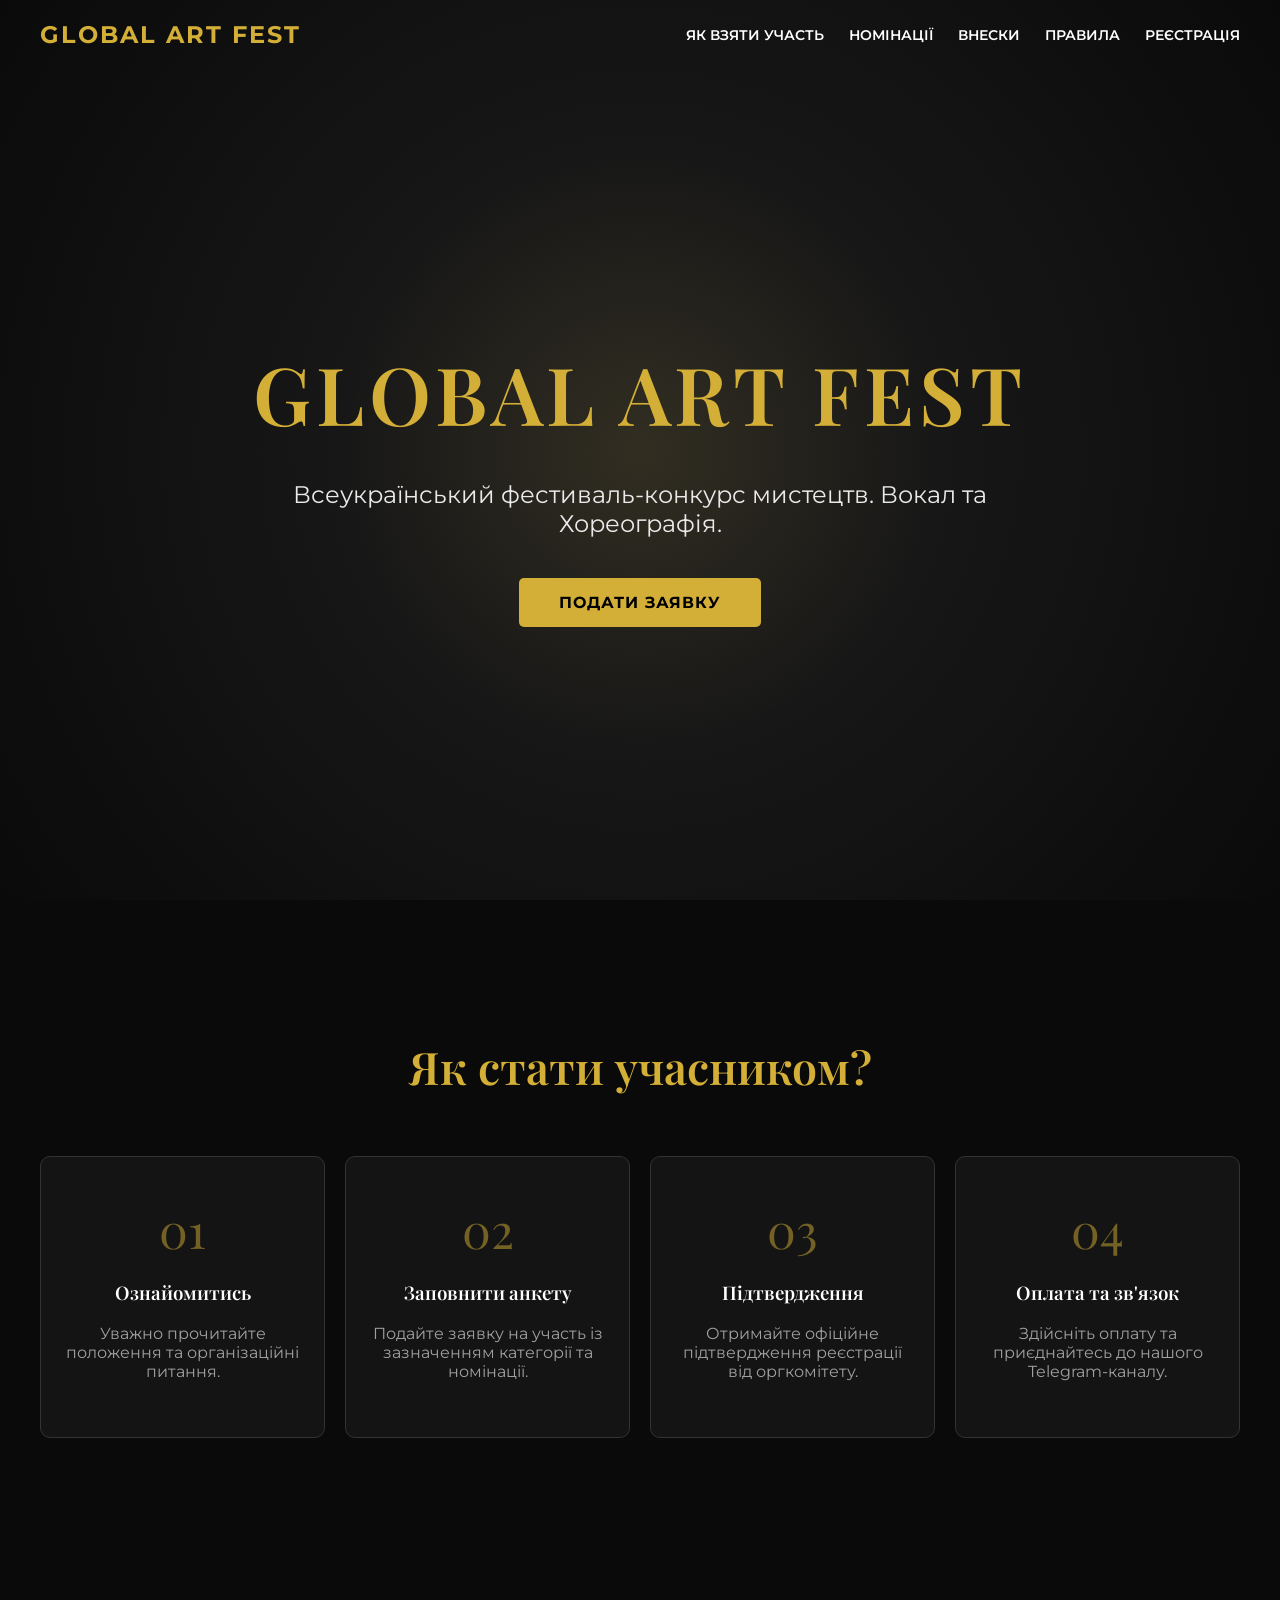
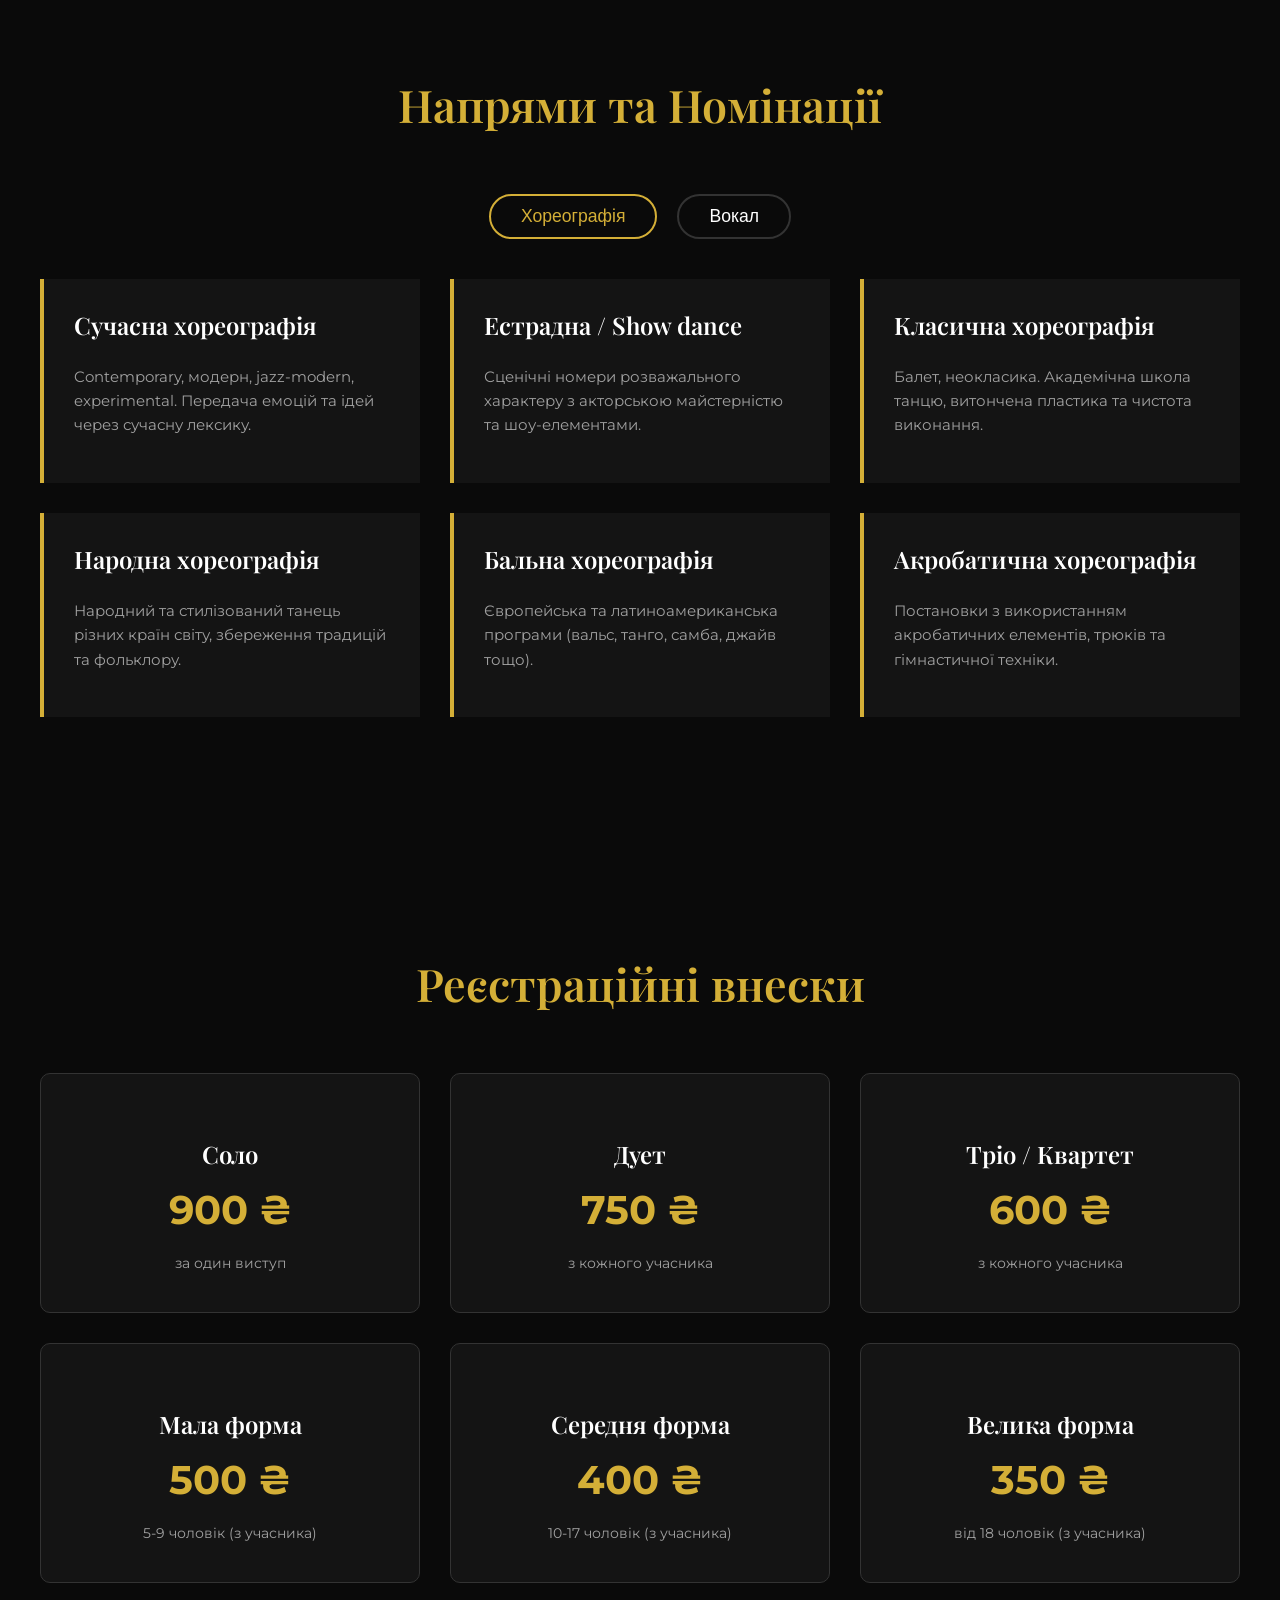
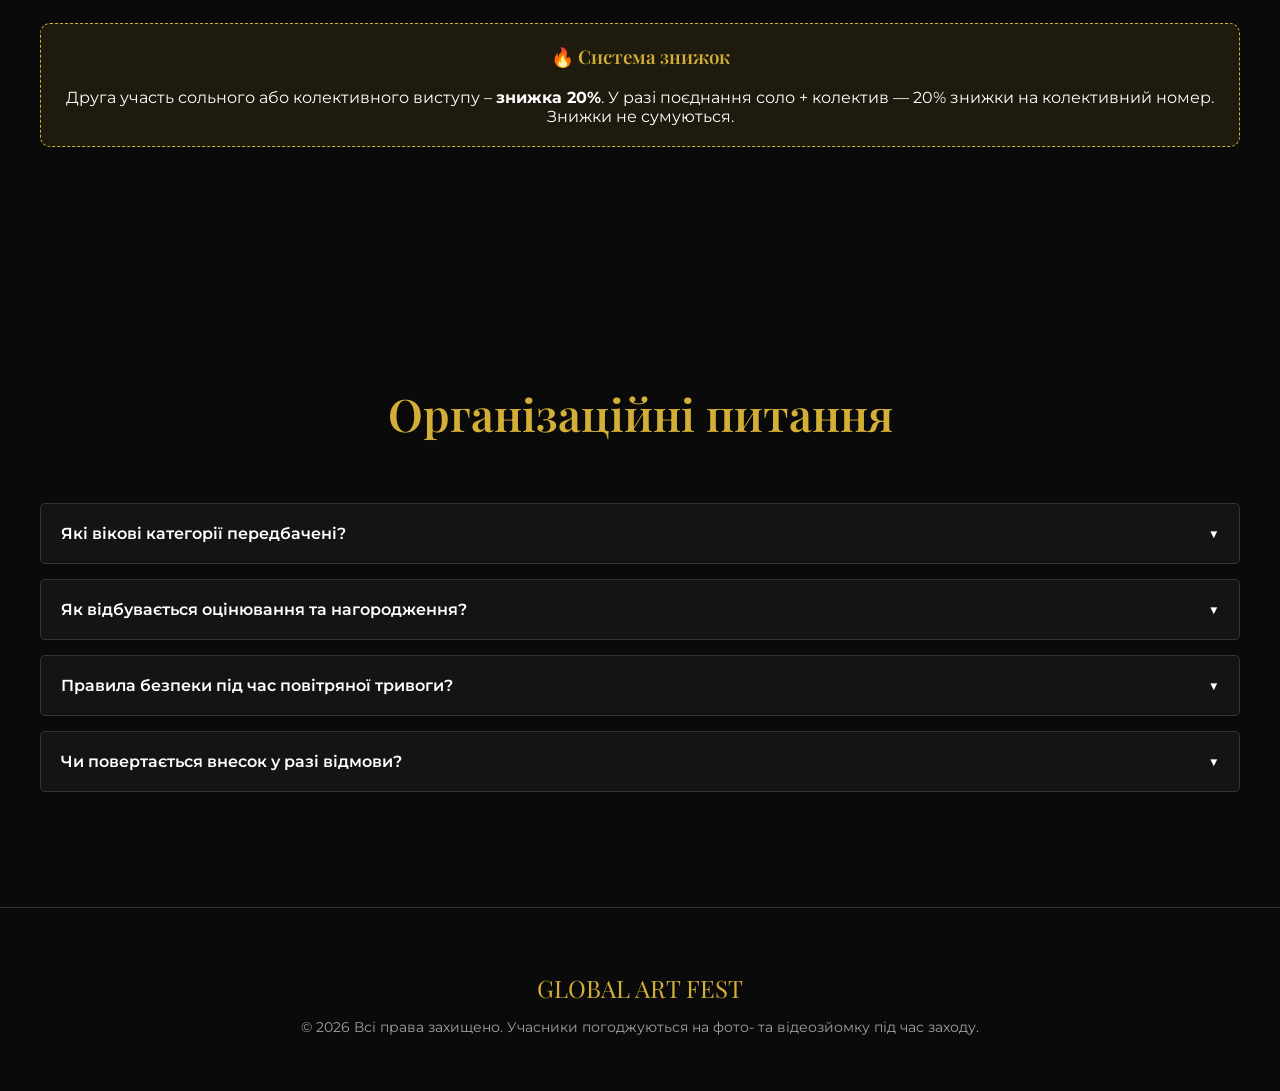
==== index.html @ dff373ae "Prototype" ====
<!DOCTYPE html>
<html lang="uk">
<head>
    <meta charset="UTF-8">
    <meta name="viewport" content="width=device-width, initial-scale=1.0">
    <title>GLOBAL ART FEST | Всеукраїнський фестиваль-конкурс мистецтв</title>
    <link href="https://fonts.googleapis.com/css2?family=Montserrat:wght@300;400;600;700&family=Playfair+Display:ital,wght@0,600;1,600&display=swap" rel="stylesheet">
    <link rel="stylesheet" href="style.css">
</head>
<body>

    <header id="navbar">
        <div class="nav-container">
            <a href="#" class="logo">GLOBAL ART FEST</a>
            <ul class="nav-links">
                <li><a href="#steps">Як взяти участь</a></li>
                <li><a href="#nominations">Номінації</a></li>
                <li><a href="#prices">Внески</a></li>
                <li><a href="#faq">Правила</a></li>
                <li><a href="#register">Реєстрація</a></li>
            </ul>
        </div>
    </header>

    <section class="hero">
        <h1>GLOBAL ART FEST</h1>
        <p>Всеукраїнський фестиваль-конкурс мистецтв. Вокал та Хореографія.</p>
        <a href="#register" class="btn">Подати заявку</a>
    </section>

    <section class="section" id="steps">
        <h2 class="section-title">Як стати учасником?</h2>
        <div class="steps-grid">
            <div class="step-card">
                <div class="step-number">01</div>
                <h3>Ознайомитись</h3>
                <p style="color: var(--text-muted)">Уважно прочитайте положення та організаційні питання.</p>
            </div>
            <div class="step-card">
                <div class="step-number">02</div>
                <h3>Заповнити анкету</h3>
                <p style="color: var(--text-muted)">Подайте заявку на участь із зазначенням категорії та номінації.</p>
            </div>
            <div class="step-card">
                <div class="step-number">03</div>
                <h3>Підтвердження</h3>
                <p style="color: var(--text-muted)">Отримайте офіційне підтвердження реєстрації від оргкомітету.</p>
            </div>
            <div class="step-card">
                <div class="step-number">04</div>
                <h3>Оплата та зв'язок</h3>
                <p style="color: var(--text-muted)">Здійсніть оплату та приєднайтесь до нашого Telegram-каналу.</p>
            </div>
        </div>
    </section>

    <section class="section" id="nominations">
        <h2 class="section-title">Напрями та Номінації</h2>
        
        <div class="tabs">
            <button class="tab-btn active" onclick="openTab('choreo')">Хореографія</button>
            <button class="tab-btn" onclick="openTab('vocal')">Вокал</button>
        </div>

        <div id="choreo" class="tab-content active">
            <div class="nomination-card">
                <h3>Сучасна хореографія</h3>
                <p>Contemporary, модерн, jazz-modern, experimental. Передача емоцій та ідей через сучасну лексику.</p>
            </div>
            <div class="nomination-card">
                <h3>Естрадна / Show dance</h3>
                <p>Сценічні номери розважального характеру з акторською майстерністю та шоу-елементами.</p>
            </div>
            <div class="nomination-card">
                <h3>Класична хореографія</h3>
                <p>Балет, неокласика. Академічна школа танцю, витончена пластика та чистота виконання.</p>
            </div>
            <div class="nomination-card">
                <h3>Народна хореографія</h3>
                <p>Народний та стилізований танець різних країн світу, збереження традицій та фольклору.</p>
            </div>
            <div class="nomination-card">
                <h3>Бальна хореографія</h3>
                <p>Європейська та латиноамериканська програми (вальс, танго, самба, джайв тощо).</p>
            </div>
            <div class="nomination-card">
                <h3>Акробатична хореографія</h3>
                <p>Постановки з використанням акробатичних елементів, трюків та гімнастичної техніки.</p>
            </div>
        </div>

        <div id="vocal" class="tab-content">
            <div class="nomination-card">
                <h3>Естрадний вокал</h3>
                <p>Сучасний популярний стиль: естрадні пісні, шоу-програми, мюзикл. Оцінюється виразність та харизма.</p>
            </div>
            <div class="nomination-card">
                <h3>Академічний вокал</h3>
                <p>Класичний спів, оперні та камерні твори. Оцінюється техніка дихання та контроль голосу.</p>
            </div>
            <div class="nomination-card">
                <h3>Народний вокал</h3>
                <p>Виконання народних пісень з урахуванням традицій. Важлива автентичність та темброве забарвлення.</p>
            </div>
        </div>
    </section>

    <section class="section" id="prices">
        <h2 class="section-title">Реєстраційні внески</h2>
        <div class="prices-grid">
            <div class="price-card">
                <h3>Соло</h3>
                <div class="price-amount">900 ₴</div>
                <div class="price-desc">за один виступ</div>
            </div>
            <div class="price-card">
                <h3>Дует</h3>
                <div class="price-amount">750 ₴</div>
                <div class="price-desc">з кожного учасника</div>
            </div>
            <div class="price-card">
                <h3>Тріо / Квартет</h3>
                <div class="price-amount">600 ₴</div>
                <div class="price-desc">з кожного учасника</div>
            </div>
            <div class="price-card">
                <h3>Мала форма</h3>
                <div class="price-amount">500 ₴</div>
                <div class="price-desc">5-9 чоловік (з учасника)</div>
            </div>
            <div class="price-card">
                <h3>Середня форма</h3>
                <div class="price-amount">400 ₴</div>
                <div class="price-desc">10-17 чоловік (з учасника)</div>
            </div>
            <div class="price-card">
                <h3>Велика форма</h3>
                <div class="price-amount">350 ₴</div>
                <div class="price-desc">від 18 чоловік (з учасника)</div>
            </div>
        </div>
        <div class="discount-banner">
            <h3 style="color: var(--primary); margin-top: 0;">🔥 Система знижок</h3>
            <p style="margin-bottom: 0;">Друга участь сольного або колективного виступу – <strong>знижка 20%</strong>. У разі поєднання соло + колектив — 20% знижки на колективний номер. Знижки не сумуються.</p>
        </div>
    </section>

    <section class="section" id="faq">
        <h2 class="section-title">Організаційні питання</h2>
        
        <div class="faq-item">
            <div class="faq-question">Які вікові категорії передбачені? <span>▼</span></div>
            <div class="faq-answer">
                <p>Категорії: 4-6 років, 7-10 років, 11-14 років, 15-18 років, 19-25 років, 26+ років. Також є окремі категорії "Викладачі" та "Змішані колективи".</p>
            </div>
        </div>
        <div class="faq-item">
            <div class="faq-question">Як відбувається оцінювання та нагородження? <span>▼</span></div>
            <div class="faq-answer">
                <p>Кожен член журі оцінює виступ за 30-бальною системою. Вища нагорода — Гран-прі конкурсу. Переможці отримують дипломи I, II, III ступенів та медалі/кубки.</p>
            </div>
        </div>
        <div class="faq-item">
            <div class="faq-question">Правила безпеки під час повітряної тривоги? <span>▼</span></div>
            <div class="faq-answer">
                <p>Безпека — пріоритет. Під час повітряної тривоги всі учасники та гості фестивалю повинні негайно пройти до найближчого укриття. Захід призупиняється до відбою.</p>
            </div>
        </div>
        <div class="faq-item">
            <div class="faq-question">Чи повертається внесок у разі відмови? <span>▼</span></div>
            <div class="faq-answer">
                <p>Відмова від участі менш ніж за 7 днів до початку фестивалю не передбачає повернення організаційного внеску. Відшкодування окремим учасникам груп не здійснюється.</p>
            </div>
        </div>
    </section>

    <footer style="text-align: center; padding: 40px; border-top: 1px solid #333;">
        <p style="color: var(--primary); font-family: 'Playfair Display', serif; font-size: 1.5rem; margin-bottom: 10px;">GLOBAL ART FEST</p>
        <p style="color: var(--text-muted); font-size: 0.9rem;">© 2026 Всі права захищено. Учасники погоджуються на фото- та відеозйомку під час заходу.</p>
    </footer>

    <script>
        // Меню
        window.addEventListener('scroll', function() {
            const navbar = document.getElementById('navbar');
            if (window.scrollY > 50) navbar.classList.add('scrolled');
            else navbar.classList.remove('scrolled');
        });

        // Таби (Вокал / Хореографія)
        function openTab(tabName) {
            document.querySelectorAll('.tab-content').forEach(tab => tab.classList.remove('active'));
            document.querySelectorAll('.tab-btn').forEach(btn => btn.classList.remove('active'));
            document.getElementById(tabName).classList.add('active');
            event.target.classList.add('active');
        }

        // FAQ Акордеон
        document.querySelectorAll('.faq-item').forEach(item => {
            item.querySelector('.faq-question').addEventListener('click', () => {
                const isActive = item.classList.contains('active');
                document.querySelectorAll('.faq-item').forEach(i => {
                    i.classList.remove('active');
                    i.querySelector('.faq-answer').style.maxHeight = null;
                });
                if (!isActive) {
                    item.classList.add('active');
                    const answer = item.querySelector('.faq-answer');
                    answer.style.maxHeight = answer.scrollHeight + "px";
                }
            });
        });
    </script>
</body>
</html>
---- style.css ----
/* Базові налаштування та змінні */
        :root {
            --primary: #d4af37; /* Золотий акцент */
            --primary-hover: #f1c40f;
            --bg-dark: #0a0a0a;
            --bg-card: #141414;
            --text-light: #ffffff;
            --text-muted: #a0a0a0;
            --border-color: #333333;
        }

        body, html {
            margin: 0;
            padding: 0;
            font-family: 'Montserrat', sans-serif;
            background-color: var(--bg-dark);
            color: var(--text-light);
            scroll-behavior: smooth;
        }

        h1, h2, h3 {
            font-family: 'Playfair Display', serif;
            font-weight: 600;
        }

        /* Навігація */
        header {
            position: fixed;
            top: 0;
            width: 100%;
            padding: 20px 0;
            z-index: 1000;
            transition: all 0.4s ease;
        }

        header.scrolled {
            background-color: rgba(10, 10, 10, 0.95);
            padding: 15px 0;
            border-bottom: 1px solid var(--border-color);
            backdrop-filter: blur(10px);
        }

        .nav-container {
            max-width: 1200px;
            margin: 0 auto;
            display: flex;
            justify-content: space-between;
            align-items: center;
            padding: 0 20px;
        }

        .logo {
            font-size: 1.5rem;
            color: var(--primary);
            text-decoration: none;
            font-weight: 700;
            letter-spacing: 2px;
        }

        .nav-links {
            display: flex;
            gap: 25px;
            list-style: none;
            margin: 0;
            padding: 0;
        }

        .nav-links a {
            color: var(--text-light);
            text-decoration: none;
            font-size: 0.9rem;
            text-transform: uppercase;
            font-weight: 600;
            transition: color 0.3s;
        }

        .nav-links a:hover {
            color: var(--primary);
        }

        /* Головний екран */
        .hero {
            height: 100vh;
            display: flex;
            flex-direction: column;
            justify-content: center;
            align-items: center;
            text-align: center;
            background: radial-gradient(circle at center, #1f1f1f 0%, #0a0a0a 100%);
            padding: 0 20px;
            position: relative;
            overflow: hidden;
        }

        /* Декоративні елементи на фоні */
        .hero::before {
            content: '';
            position: absolute;
            width: 600px;
            height: 600px;
            background: radial-gradient(circle, rgba(212, 175, 55, 0.1) 0%, transparent 70%);
            top: 50%;
            left: 50%;
            transform: translate(-50%, -50%);
            animation: pulse 6s infinite;
        }

        @keyframes pulse {
            0% { transform: translate(-50%, -50%) scale(1); }
            50% { transform: translate(-50%, -50%) scale(1.1); }
            100% { transform: translate(-50%, -50%) scale(1); }
        }

        .hero h1 {
            font-size: 5rem;
            margin-bottom: 10px;
            letter-spacing: 5px;
            color: var(--primary);
            position: relative;
            z-index: 1;
        }

        .hero p {
            font-size: 1.5rem;
            max-width: 800px;
            margin-bottom: 40px;
            color: #eaeaea;
            position: relative;
            z-index: 1;
        }

        .btn {
            background-color: var(--primary);
            color: #000;
            padding: 15px 40px;
            font-size: 1rem;
            font-weight: 700;
            text-transform: uppercase;
            letter-spacing: 1px;
            border: none;
            border-radius: 5px;
            cursor: pointer;
            transition: all 0.3s ease;
            text-decoration: none;
            position: relative;
            z-index: 1;
        }

        .btn:hover {
            background-color: var(--primary-hover);
            transform: translateY(-3px);
            box-shadow: 0 10px 20px rgba(212, 175, 55, 0.3);
        }

        /* Загальні стилі секцій */
        .section {
            padding: 100px 20px;
            max-width: 1200px;
            margin: 0 auto;
        }

        .section-title {
            font-size: 2.8rem;
            text-align: center;
            margin-bottom: 60px;
            color: var(--primary);
        }

        /* Етапи участі */
        .steps-grid {
            display: grid;
            grid-template-columns: repeat(auto-fit, minmax(250px, 1fr));
            gap: 20px;
            text-align: center;
        }

        .step-card {
            background: var(--bg-card);
            padding: 40px 20px;
            border: 1px solid var(--border-color);
            border-radius: 10px;
        }

        .step-number {
            font-family: 'Playfair Display', serif;
            font-size: 3rem;
            color: var(--primary);
            margin-bottom: 15px;
            opacity: 0.5;
        }

        /* Номінації (Таби) */
        .tabs {
            display: flex;
            justify-content: center;
            gap: 20px;
            margin-bottom: 40px;
        }

        .tab-btn {
            background: transparent;
            color: var(--text-light);
            border: 2px solid var(--border-color);
            padding: 10px 30px;
            font-size: 1.1rem;
            cursor: pointer;
            border-radius: 30px;
            transition: all 0.3s;
        }

        .tab-btn.active, .tab-btn:hover {
            border-color: var(--primary);
            color: var(--primary);
        }

        .tab-content {
            display: none;
            grid-template-columns: repeat(auto-fit, minmax(300px, 1fr));
            gap: 30px;
        }

        .tab-content.active {
            display: grid;
        }

        .nomination-card {
            background: var(--bg-card);
            padding: 30px;
            border-left: 4px solid var(--primary);
            transition: transform 0.3s;
        }

        .nomination-card:hover {
            transform: translateX(10px);
        }

        .nomination-card h3 {
            font-size: 1.5rem;
            margin-top: 0;
            color: var(--text-light);
        }

        .nomination-card p {
            color: var(--text-muted);
            font-size: 0.95rem;
            line-height: 1.6;
        }

        /* Ціни */
        .prices-grid {
            display: grid;
            grid-template-columns: repeat(auto-fit, minmax(280px, 1fr));
            gap: 30px;
        }

        .price-card {
            background: var(--bg-card);
            border: 1px solid var(--border-color);
            padding: 40px 20px;
            text-align: center;
            border-radius: 10px;
            position: relative;
        }

        .price-card h3 {
            font-size: 1.5rem;
            margin-bottom: 15px;
        }

        .price-amount {
            font-size: 2.5rem;
            color: var(--primary);
            font-weight: 700;
            margin-bottom: 20px;
        }

        .price-desc {
            color: var(--text-muted);
            font-size: 0.9rem;
        }

        .discount-banner {
            background: rgba(212, 175, 55, 0.1);
            border: 1px dashed var(--primary);
            padding: 20px;
            text-align: center;
            margin-top: 40px;
            border-radius: 10px;
        }

        /* FAQ */
        .faq-item {
            background: var(--bg-card);
            margin-bottom: 15px;
            border-radius: 5px;
            border: 1px solid var(--border-color);
        }

        .faq-question {
            padding: 20px;
            cursor: pointer;
            display: flex;
            justify-content: space-between;
            font-weight: 600;
        }

        .faq-answer {
            max-height: 0;
            overflow: hidden;
            transition: max-height 0.3s ease;
            padding: 0 20px;
            color: var(--text-muted);
            line-height: 1.6;
        }

        .faq-item.active .faq-answer {
            padding: 0 20px 20px 20px;
        }

        /* Адаптивність */
        @media (max-width: 768px) {
            .hero h1 { font-size: 3rem; }
            .hero p { font-size: 1rem; }
            .nav-links { display: none; }
            .section-title { font-size: 2rem; }
        }
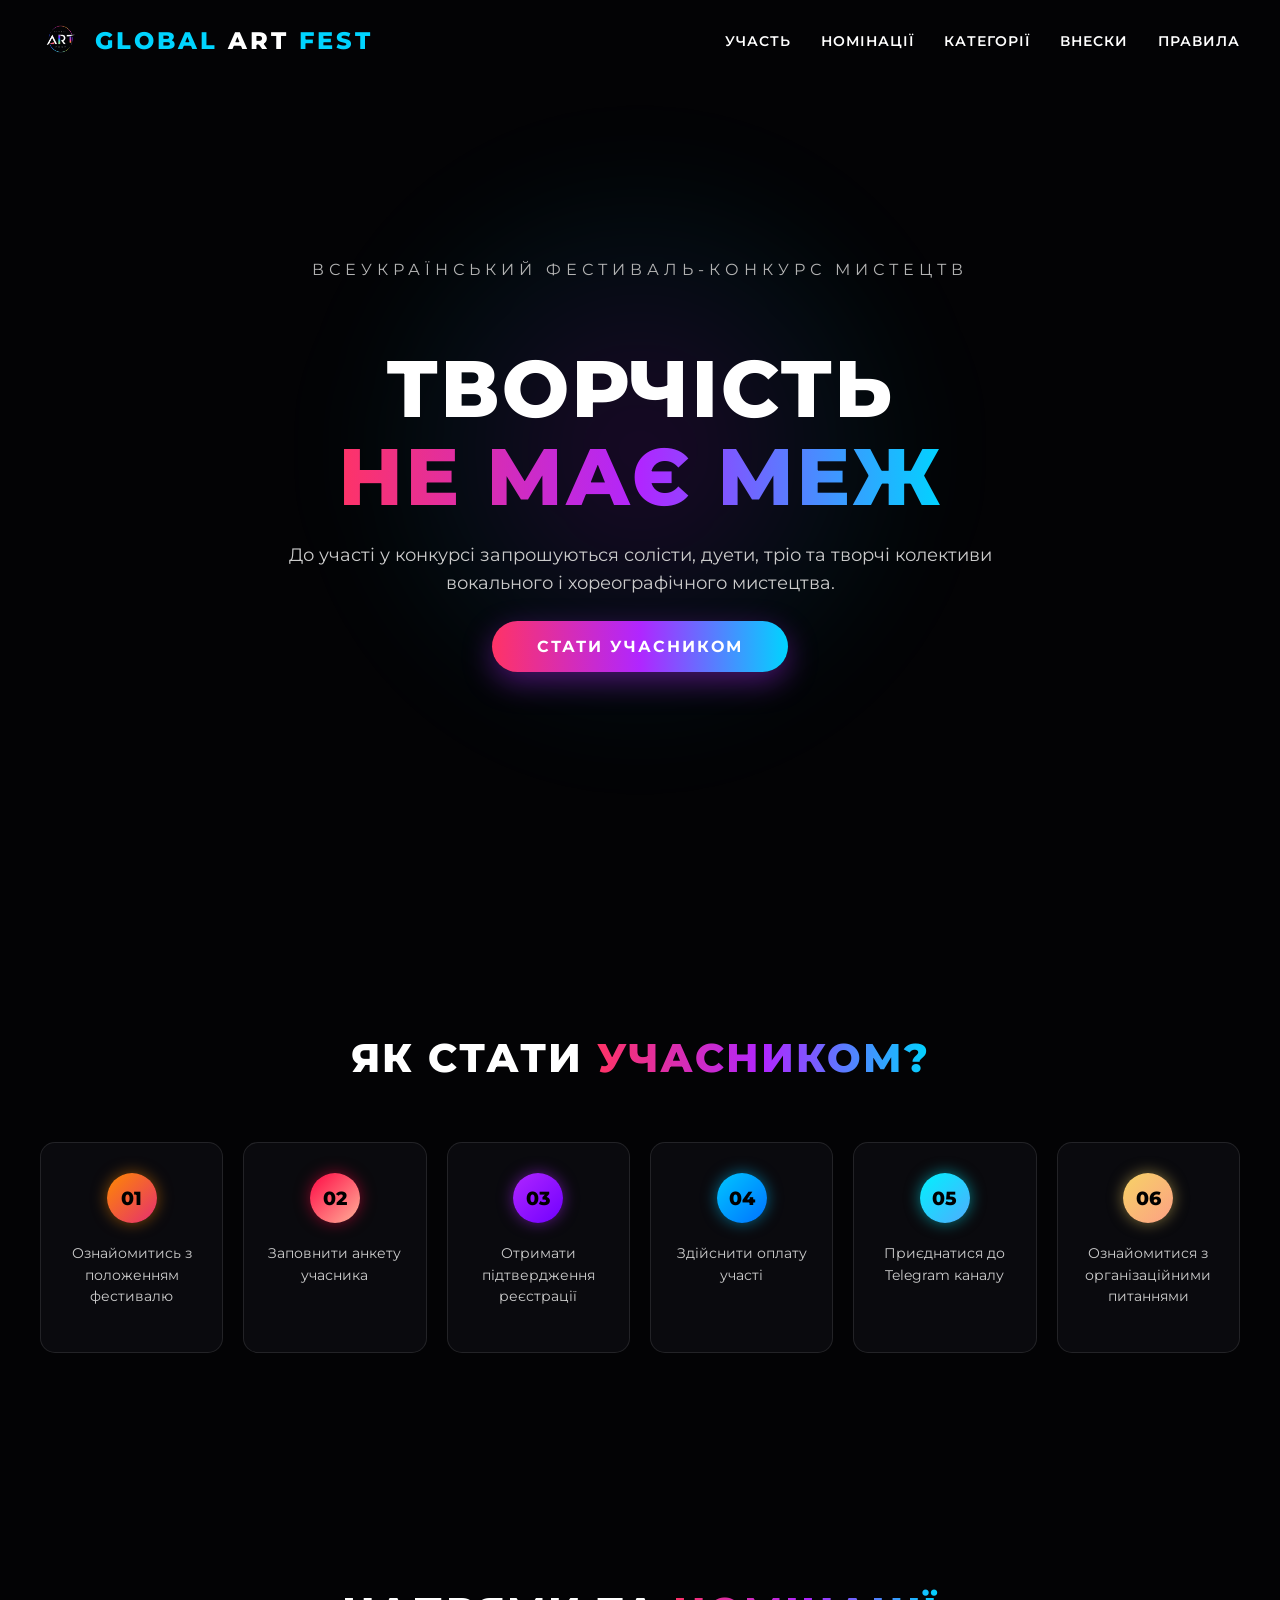
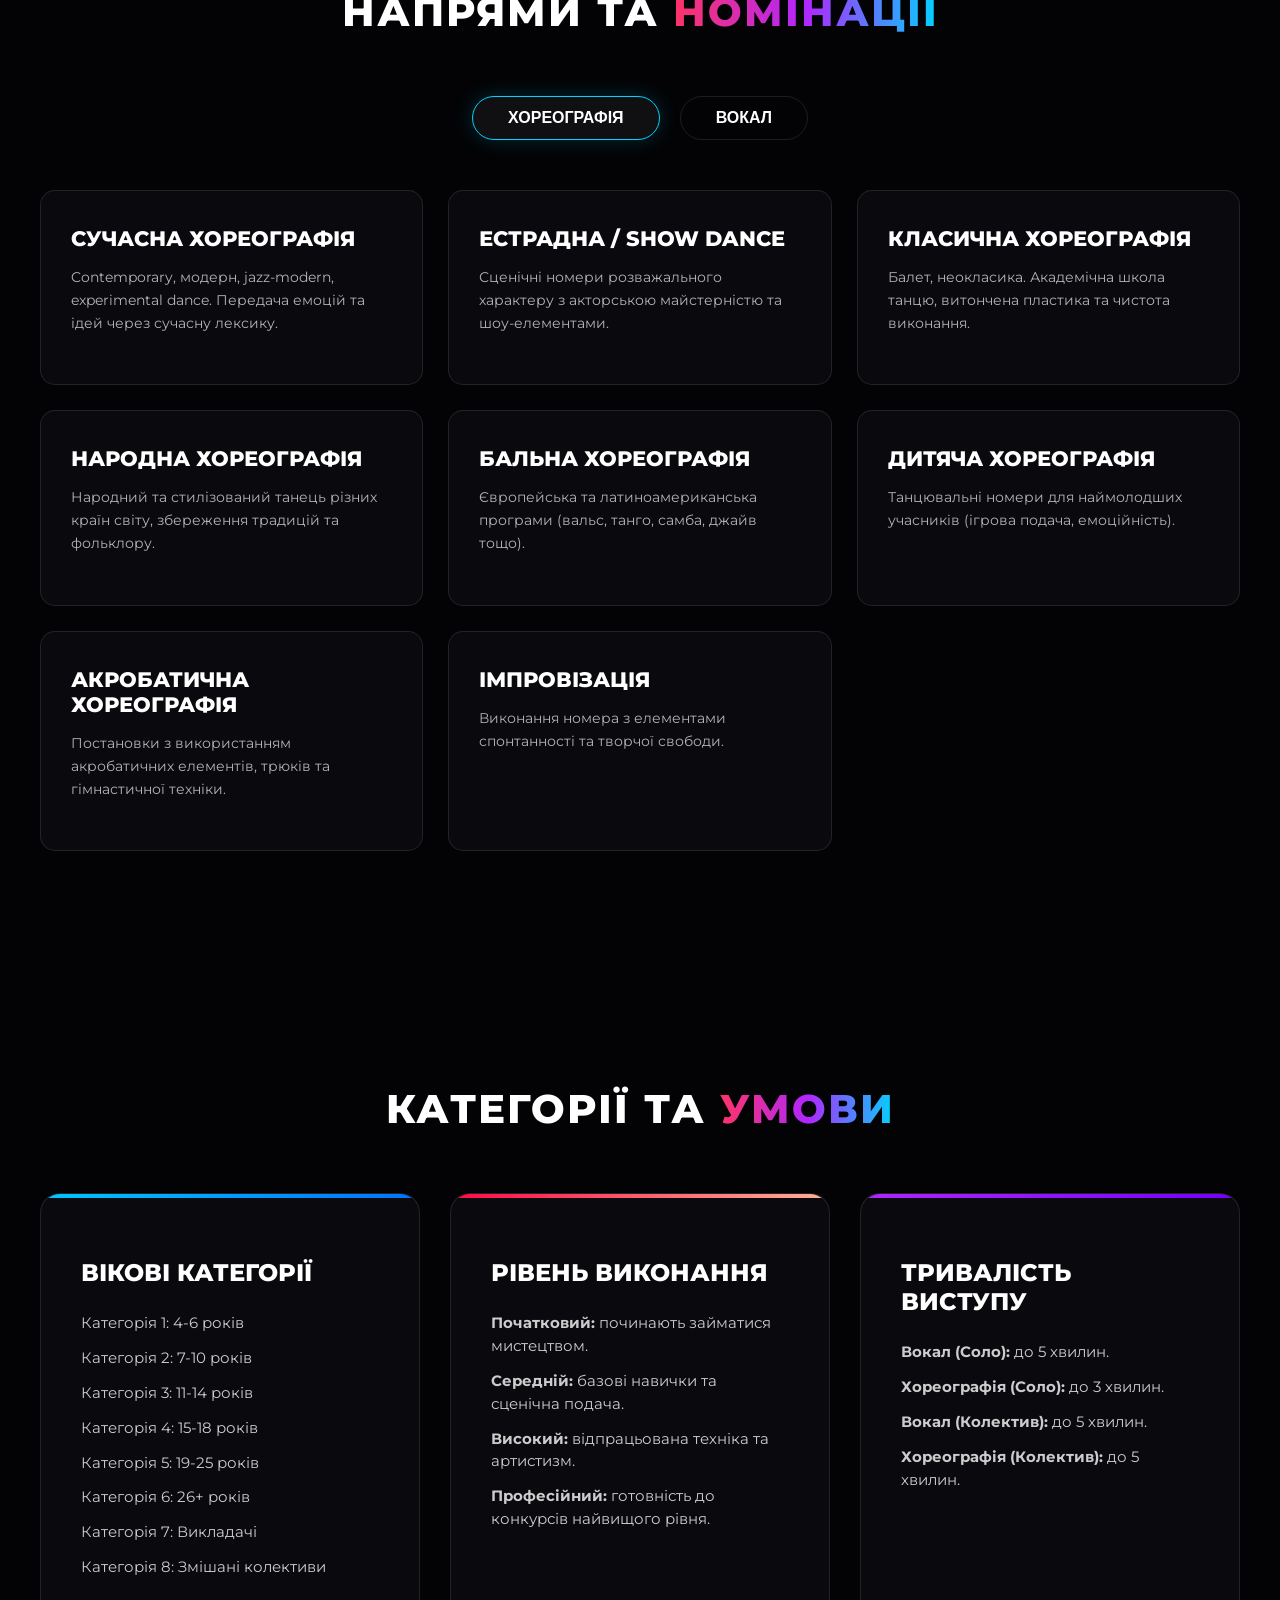
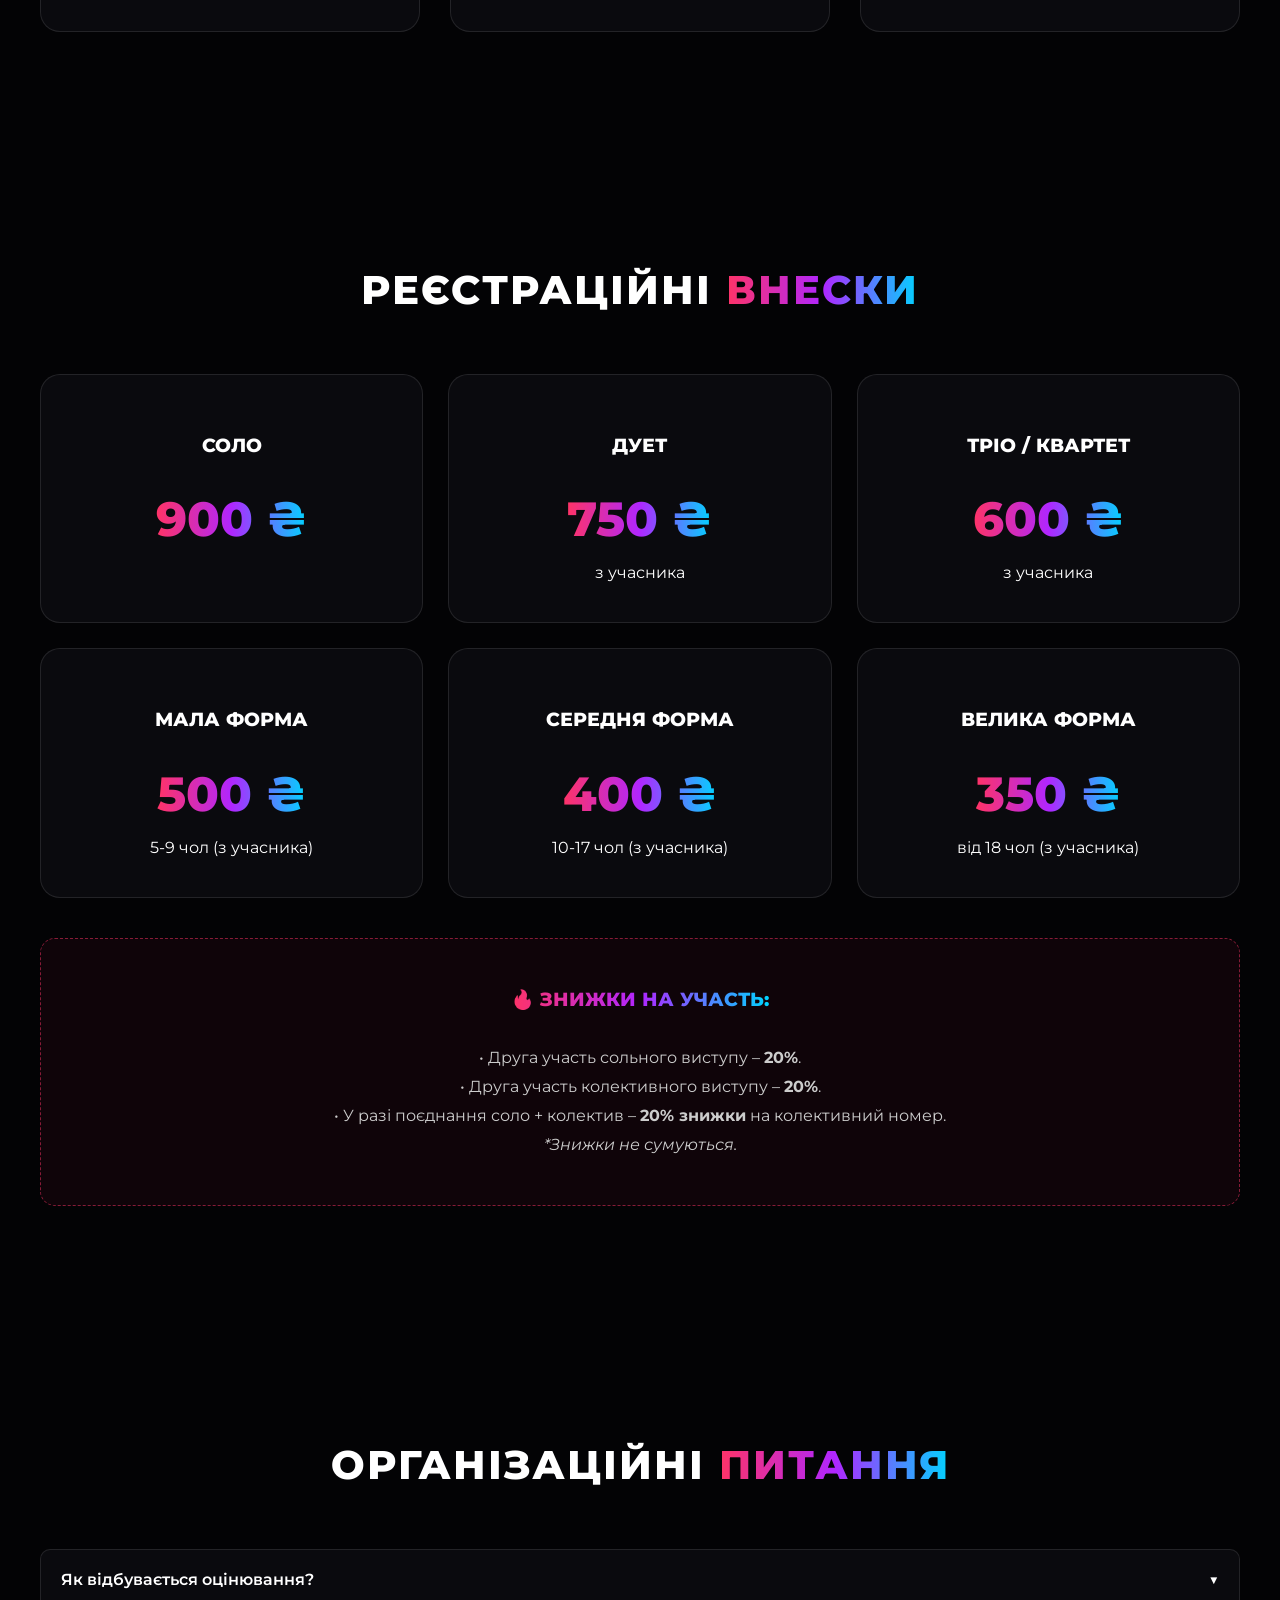
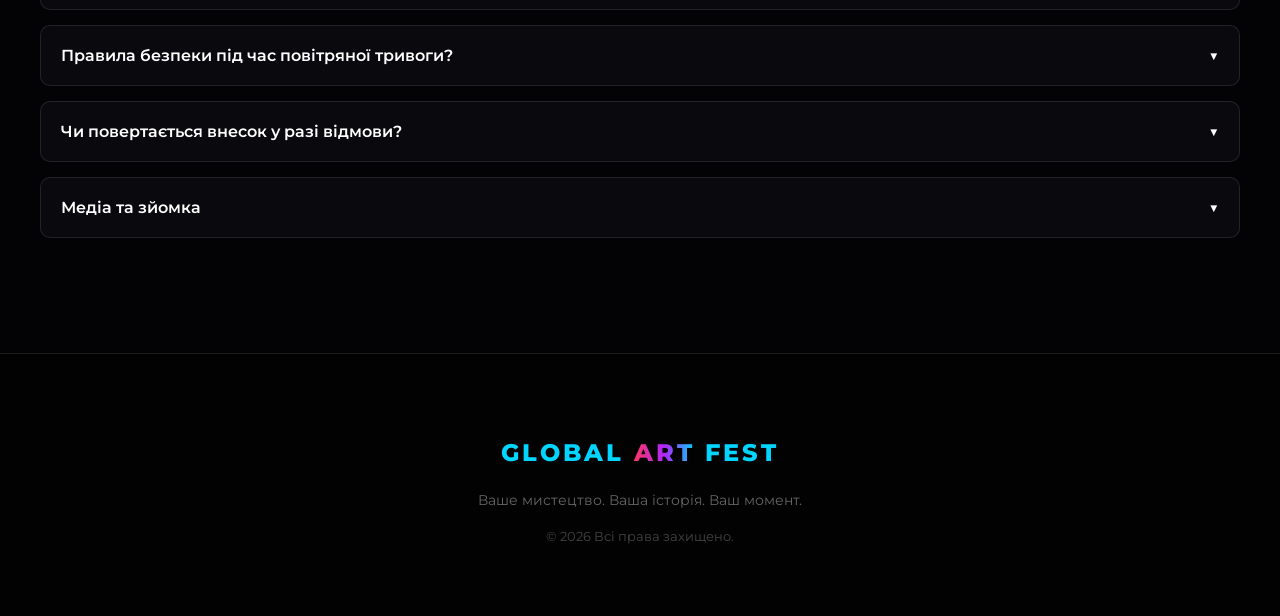
==== commit b26f0a59: "new design" ====
--- a/index.html
+++ b/index.html
@@ -3,59 +3,73 @@
 <head>
     <meta charset="UTF-8">
     <meta name="viewport" content="width=device-width, initial-scale=1.0">
-    <title>GLOBAL ART FEST | Всеукраїнський фестиваль-конкурс мистецтв</title>
-    <link href="https://fonts.googleapis.com/css2?family=Montserrat:wght@300;400;600;700&family=Playfair+Display:ital,wght@0,600;1,600&display=swap" rel="stylesheet">
+    <title>GLOBAL ART FEST | Всеукраїнський фестиваль мистецтв</title>
+    
+    <link rel="icon" type="image/png" href="img/logo.png">
+    
+    <link href="https://fonts.googleapis.com/css2?family=Montserrat:wght@300;400;600;700;800&display=swap" rel="stylesheet">
     <link rel="stylesheet" href="style.css">
 </head>
 <body>
 
     <header id="navbar">
         <div class="nav-container">
-            <a href="#" class="logo">GLOBAL ART FEST</a>
+            <a href="#" class="logo">
+                <img src="img/logo.png" alt="GLOBAL ART FEST" class="logo-img">
+                <span class="logo-text">GLOBAL <span style="color: #fff;">ART</span> FEST</span>
+            </a>
             <ul class="nav-links">
-                <li><a href="#steps">Як взяти участь</a></li>
+                <li><a href="#steps">Участь</a></li>
                 <li><a href="#nominations">Номінації</a></li>
+                <li><a href="#info">Категорії</a></li>
                 <li><a href="#prices">Внески</a></li>
                 <li><a href="#faq">Правила</a></li>
-                <li><a href="#register">Реєстрація</a></li>
             </ul>
         </div>
     </header>
 
     <section class="hero">
-        <h1>GLOBAL ART FEST</h1>
-        <p>Всеукраїнський фестиваль-конкурс мистецтв. Вокал та Хореографія.</p>
-        <a href="#register" class="btn">Подати заявку</a>
+        <div class="hero-bg-glow"></div>
+        <div class="hero-content">
+            <p class="subtitle">ВСЕУКРАЇНСЬКИЙ ФЕСТИВАЛЬ-КОНКУРС МИСТЕЦТВ</p>
+            <h1>ТВОРЧІСТЬ <br><span class="gradient-text">НЕ МАЄ МЕЖ</span></h1>
+            <p class="desc">До участі у конкурсі запрошуються солісти, дуети, тріо та творчі колективи вокального і хореографічного мистецтва.</p>
+            <a href="#steps" class="btn">Стати учасником</a>
+        </div>
     </section>
 
     <section class="section" id="steps">
-        <h2 class="section-title">Як стати учасником?</h2>
+        <h2 class="section-title">ЯК СТАТИ <span class="gradient-text">УЧАСНИКОМ?</span></h2>
         <div class="steps-grid">
-            <div class="step-card">
-                <div class="step-number">01</div>
-                <h3>Ознайомитись</h3>
-                <p style="color: var(--text-muted)">Уважно прочитайте положення та організаційні питання.</p>
-            </div>
-            <div class="step-card">
-                <div class="step-number">02</div>
-                <h3>Заповнити анкету</h3>
-                <p style="color: var(--text-muted)">Подайте заявку на участь із зазначенням категорії та номінації.</p>
-            </div>
-            <div class="step-card">
-                <div class="step-number">03</div>
-                <h3>Підтвердження</h3>
-                <p style="color: var(--text-muted)">Отримайте офіційне підтвердження реєстрації від оргкомітету.</p>
-            </div>
-            <div class="step-card">
-                <div class="step-number">04</div>
-                <h3>Оплата та зв'язок</h3>
-                <p style="color: var(--text-muted)">Здійсніть оплату та приєднайтесь до нашого Telegram-каналу.</p>
+            <div class="step-item glow-orange">
+                <div class="step-num gradient-orange">01</div>
+                <p>Ознайомитись з положенням фестивалю</p>
+            </div>
+            <div class="step-item glow-pink">
+                <div class="step-num gradient-pink">02</div>
+                <p>Заповнити анкету учасника</p>
+            </div>
+            <div class="step-item glow-purple">
+                <div class="step-num gradient-purple">03</div>
+                <p>Отримати підтвердження реєстрації</p>
+            </div>
+            <div class="step-item glow-blue">
+                <div class="step-num gradient-blue">04</div>
+                <p>Здійснити оплату участі</p>
+            </div>
+            <div class="step-item glow-green">
+                <div class="step-num gradient-green">05</div>
+                <p>Приєднатися до Telegram каналу</p>
+            </div>
+            <div class="step-item glow-yellow">
+                <div class="step-num gradient-yellow">06</div>
+                <p>Ознайомитися з організаційними питаннями</p>
             </div>
         </div>
     </section>
 
     <section class="section" id="nominations">
-        <h2 class="section-title">Напрями та Номінації</h2>
+        <h2 class="section-title">Напрями та <span class="gradient-text">Номінації</span></h2>
         
         <div class="tabs">
             <button class="tab-btn active" onclick="openTab('choreo')">Хореографія</button>
@@ -63,107 +77,149 @@
         </div>
 
         <div id="choreo" class="tab-content active">
-            <div class="nomination-card">
+            <div class="nomination-card border-glow">
                 <h3>Сучасна хореографія</h3>
-                <p>Contemporary, модерн, jazz-modern, experimental. Передача емоцій та ідей через сучасну лексику.</p>
-            </div>
-            <div class="nomination-card">
+                <p>Contemporary, модерн, jazz-modern, experimental dance. Передача емоцій та ідей через сучасну лексику.</p>
+            </div>
+            <div class="nomination-card border-glow">
                 <h3>Естрадна / Show dance</h3>
                 <p>Сценічні номери розважального характеру з акторською майстерністю та шоу-елементами.</p>
             </div>
-            <div class="nomination-card">
+            <div class="nomination-card border-glow">
                 <h3>Класична хореографія</h3>
                 <p>Балет, неокласика. Академічна школа танцю, витончена пластика та чистота виконання.</p>
             </div>
-            <div class="nomination-card">
+            <div class="nomination-card border-glow">
                 <h3>Народна хореографія</h3>
                 <p>Народний та стилізований танець різних країн світу, збереження традицій та фольклору.</p>
             </div>
-            <div class="nomination-card">
+            <div class="nomination-card border-glow">
                 <h3>Бальна хореографія</h3>
                 <p>Європейська та латиноамериканська програми (вальс, танго, самба, джайв тощо).</p>
             </div>
-            <div class="nomination-card">
+            <div class="nomination-card border-glow">
+                <h3>Дитяча хореографія</h3>
+                <p>Танцювальні номери для наймолодших учасників (ігрова подача, емоційність).</p>
+            </div>
+            <div class="nomination-card border-glow">
                 <h3>Акробатична хореографія</h3>
                 <p>Постановки з використанням акробатичних елементів, трюків та гімнастичної техніки.</p>
             </div>
+            <div class="nomination-card border-glow">
+                <h3>Імпровізація</h3>
+                <p>Виконання номера з елементами спонтанності та творчої свободи.</p>
+            </div>
         </div>
 
         <div id="vocal" class="tab-content">
-            <div class="nomination-card">
+            <div class="nomination-card border-glow">
                 <h3>Естрадний вокал</h3>
                 <p>Сучасний популярний стиль: естрадні пісні, шоу-програми, мюзикл. Оцінюється виразність та харизма.</p>
             </div>
-            <div class="nomination-card">
+            <div class="nomination-card border-glow">
                 <h3>Академічний вокал</h3>
                 <p>Класичний спів, оперні та камерні твори. Оцінюється техніка дихання та контроль голосу.</p>
             </div>
-            <div class="nomination-card">
+            <div class="nomination-card border-glow">
                 <h3>Народний вокал</h3>
                 <p>Виконання народних пісень з урахуванням традицій. Важлива автентичність та темброве забарвлення.</p>
             </div>
         </div>
     </section>
 
+    <section class="section" id="info">
+        <h2 class="section-title">Категорії та <span class="gradient-text">Умови</span></h2>
+        <div class="info-grid">
+            <div class="info-card glow-blue">
+                <h3>Вікові категорії</h3>
+                <ul class="info-list">
+                    <li>Категорія 1: 4-6 років</li>
+                    <li>Категорія 2: 7-10 років</li>
+                    <li>Категорія 3: 11-14 років</li>
+                    <li>Категорія 4: 15-18 років</li>
+                    <li>Категорія 5: 19-25 років</li>
+                    <li>Категорія 6: 26+ років</li>
+                    <li>Категорія 7: Викладачі</li>
+                    <li>Категорія 8: Змішані колективи</li>
+                </ul>
+            </div>
+            <div class="info-card glow-pink">
+                <h3>Рівень виконання</h3>
+                <ul class="info-list">
+                    <li><strong>Початковий:</strong> починають займатися мистецтвом.</li>
+                    <li><strong>Середній:</strong> базові навички та сценічна подача.</li>
+                    <li><strong>Високий:</strong> відпрацьована техніка та артистизм.</li>
+                    <li><strong>Професійний:</strong> готовність до конкурсів найвищого рівня.</li>
+                </ul>
+            </div>
+            <div class="info-card glow-purple">
+                <h3>Тривалість виступу</h3>
+                <ul class="info-list">
+                    <li><strong>Вокал (Соло):</strong> до 5 хвилин.</li>
+                    <li><strong>Хореографія (Соло):</strong> до 3 хвилин.</li>
+                    <li><strong>Вокал (Колектив):</strong> до 5 хвилин.</li>
+                    <li><strong>Хореографія (Колектив):</strong> до 5 хвилин.</li>
+                </ul>
+            </div>
+        </div>
+    </section>
+
     <section class="section" id="prices">
-        <h2 class="section-title">Реєстраційні внески</h2>
+        <h2 class="section-title">Реєстраційні <span class="gradient-text">Внески</span></h2>
         <div class="prices-grid">
-            <div class="price-card">
+            <div class="price-card glow-box">
                 <h3>Соло</h3>
-                <div class="price-amount">900 ₴</div>
-                <div class="price-desc">за один виступ</div>
-            </div>
-            <div class="price-card">
+                <div class="price-amount gradient-text">900 ₴</div>
+            </div>
+            <div class="price-card glow-box">
                 <h3>Дует</h3>
-                <div class="price-amount">750 ₴</div>
-                <div class="price-desc">з кожного учасника</div>
-            </div>
-            <div class="price-card">
+                <div class="price-amount gradient-text">750 ₴</div>
+                <div class="price-desc">з учасника</div>
+            </div>
+            <div class="price-card glow-box">
                 <h3>Тріо / Квартет</h3>
-                <div class="price-amount">600 ₴</div>
-                <div class="price-desc">з кожного учасника</div>
-            </div>
-            <div class="price-card">
+                <div class="price-amount gradient-text">600 ₴</div>
+                <div class="price-desc">з учасника</div>
+            </div>
+            <div class="price-card glow-box">
                 <h3>Мала форма</h3>
-                <div class="price-amount">500 ₴</div>
-                <div class="price-desc">5-9 чоловік (з учасника)</div>
-            </div>
-            <div class="price-card">
+                <div class="price-amount gradient-text">500 ₴</div>
+                <div class="price-desc">5-9 чол (з учасника)</div>
+            </div>
+            <div class="price-card glow-box">
                 <h3>Середня форма</h3>
-                <div class="price-amount">400 ₴</div>
-                <div class="price-desc">10-17 чоловік (з учасника)</div>
-            </div>
-            <div class="price-card">
+                <div class="price-amount gradient-text">400 ₴</div>
+                <div class="price-desc">10-17 чол (з учасника)</div>
+            </div>
+            <div class="price-card glow-box">
                 <h3>Велика форма</h3>
-                <div class="price-amount">350 ₴</div>
-                <div class="price-desc">від 18 чоловік (з учасника)</div>
-            </div>
-        </div>
-        <div class="discount-banner">
-            <h3 style="color: var(--primary); margin-top: 0;">🔥 Система знижок</h3>
-            <p style="margin-bottom: 0;">Друга участь сольного або колективного виступу – <strong>знижка 20%</strong>. У разі поєднання соло + колектив — 20% знижки на колективний номер. Знижки не сумуються.</p>
+                <div class="price-amount gradient-text">350 ₴</div>
+                <div class="price-desc">від 18 чол (з учасника)</div>
+            </div>
+        </div>
+        
+        <div class="discount-box">
+            <h3 class="gradient-text">🔥 Знижки на участь:</h3>
+            <p>• Друга участь сольного виступу – <strong>20%</strong>.<br>
+               • Друга участь колективного виступу – <strong>20%</strong>.<br>
+               • У разі поєднання соло + колектив – <strong>20% знижки</strong> на колективний номер.<br>
+               <em>*Знижки не сумуються.</em></p>
         </div>
     </section>
 
     <section class="section" id="faq">
-        <h2 class="section-title">Організаційні питання</h2>
+        <h2 class="section-title">Організаційні <span class="gradient-text">Питання</span></h2>
         
         <div class="faq-item">
-            <div class="faq-question">Які вікові категорії передбачені? <span>▼</span></div>
-            <div class="faq-answer">
-                <p>Категорії: 4-6 років, 7-10 років, 11-14 років, 15-18 років, 19-25 років, 26+ років. Також є окремі категорії "Викладачі" та "Змішані колективи".</p>
-            </div>
-        </div>
-        <div class="faq-item">
-            <div class="faq-question">Як відбувається оцінювання та нагородження? <span>▼</span></div>
-            <div class="faq-answer">
-                <p>Кожен член журі оцінює виступ за 30-бальною системою. Вища нагорода — Гран-прі конкурсу. Переможці отримують дипломи I, II, III ступенів та медалі/кубки.</p>
+            <div class="faq-question">Як відбувається оцінювання? <span>▼</span></div>
+            <div class="faq-answer">
+                <p>Кожен член журі оцінює виступи окремо за 30-бальною системою. Після виступів підраховується середнє арифметичне. Вища нагорода — Гран-прі.</p>
             </div>
         </div>
         <div class="faq-item">
             <div class="faq-question">Правила безпеки під час повітряної тривоги? <span>▼</span></div>
             <div class="faq-answer">
-                <p>Безпека — пріоритет. Під час повітряної тривоги всі учасники та гості фестивалю повинні негайно пройти до найближчого укриття. Захід призупиняється до відбою.</p>
+                <p>Під час повітряної тривоги всі учасники та гості фестивалю повинні негайно пройти до найближчого укриття.</p>
             </div>
         </div>
         <div class="faq-item">
@@ -172,15 +228,22 @@
                 <p>Відмова від участі менш ніж за 7 днів до початку фестивалю не передбачає повернення організаційного внеску. Відшкодування окремим учасникам груп не здійснюється.</p>
             </div>
         </div>
-    </section>
-
-    <footer style="text-align: center; padding: 40px; border-top: 1px solid #333;">
-        <p style="color: var(--primary); font-family: 'Playfair Display', serif; font-size: 1.5rem; margin-bottom: 10px;">GLOBAL ART FEST</p>
-        <p style="color: var(--text-muted); font-size: 0.9rem;">© 2026 Всі права захищено. Учасники погоджуються на фото- та відеозйомку під час заходу.</p>
+        <div class="faq-item">
+            <div class="faq-question">Медіа та зйомка <span>▼</span></div>
+            <div class="faq-answer">
+                <p>Учасники погоджуються на фото- та відеозйомку, а також на публікацію матеріалів у соціальних мережах та інших медіа.</p>
+            </div>
+        </div>
+    </section>
+
+    <footer>
+        <p class="logo-text" style="font-size: 1.5rem;">GLOBAL <span class="gradient-text">ART</span> FEST</p>
+        <p style="color: #666; font-size: 0.9rem; margin-top: 10px;">Ваше мистецтво. Ваша історія. Ваш момент.</p>
+        <p style="color: #444; font-size: 0.8rem; margin-top: 20px;">© 2026 Всі права захищено.</p>
     </footer>
 
     <script>
-        // Меню
+        // Ефект меню при скролі
         window.addEventListener('scroll', function() {
             const navbar = document.getElementById('navbar');
             if (window.scrollY > 50) navbar.classList.add('scrolled');
--- a/style.css
+++ b/style.css
@@ -1,326 +1,463 @@
 /* Базові налаштування та змінні */
-        :root {
-            --primary: #d4af37; /* Золотий акцент */
-            --primary-hover: #f1c40f;
-            --bg-dark: #0a0a0a;
-            --bg-card: #141414;
-            --text-light: #ffffff;
-            --text-muted: #a0a0a0;
-            --border-color: #333333;
-        }
-
-        body, html {
-            margin: 0;
-            padding: 0;
-            font-family: 'Montserrat', sans-serif;
-            background-color: var(--bg-dark);
-            color: var(--text-light);
-            scroll-behavior: smooth;
-        }
-
-        h1, h2, h3 {
-            font-family: 'Playfair Display', serif;
-            font-weight: 600;
-        }
-
-        /* Навігація */
-        header {
-            position: fixed;
-            top: 0;
-            width: 100%;
-            padding: 20px 0;
-            z-index: 1000;
-            transition: all 0.4s ease;
-        }
-
-        header.scrolled {
-            background-color: rgba(10, 10, 10, 0.95);
-            padding: 15px 0;
-            border-bottom: 1px solid var(--border-color);
-            backdrop-filter: blur(10px);
-        }
-
-        .nav-container {
-            max-width: 1200px;
-            margin: 0 auto;
-            display: flex;
-            justify-content: space-between;
-            align-items: center;
-            padding: 0 20px;
-        }
-
-        .logo {
-            font-size: 1.5rem;
-            color: var(--primary);
-            text-decoration: none;
-            font-weight: 700;
-            letter-spacing: 2px;
-        }
-
-        .nav-links {
-            display: flex;
-            gap: 25px;
-            list-style: none;
-            margin: 0;
-            padding: 0;
-        }
-
-        .nav-links a {
-            color: var(--text-light);
-            text-decoration: none;
-            font-size: 0.9rem;
-            text-transform: uppercase;
-            font-weight: 600;
-            transition: color 0.3s;
-        }
-
-        .nav-links a:hover {
-            color: var(--primary);
-        }
-
-        /* Головний екран */
-        .hero {
-            height: 100vh;
-            display: flex;
-            flex-direction: column;
-            justify-content: center;
-            align-items: center;
-            text-align: center;
-            background: radial-gradient(circle at center, #1f1f1f 0%, #0a0a0a 100%);
-            padding: 0 20px;
-            position: relative;
-            overflow: hidden;
-        }
-
-        /* Декоративні елементи на фоні */
-        .hero::before {
-            content: '';
-            position: absolute;
-            width: 600px;
-            height: 600px;
-            background: radial-gradient(circle, rgba(212, 175, 55, 0.1) 0%, transparent 70%);
-            top: 50%;
-            left: 50%;
-            transform: translate(-50%, -50%);
-            animation: pulse 6s infinite;
-        }
-
-        @keyframes pulse {
-            0% { transform: translate(-50%, -50%) scale(1); }
-            50% { transform: translate(-50%, -50%) scale(1.1); }
-            100% { transform: translate(-50%, -50%) scale(1); }
-        }
-
-        .hero h1 {
-            font-size: 5rem;
-            margin-bottom: 10px;
-            letter-spacing: 5px;
-            color: var(--primary);
-            position: relative;
-            z-index: 1;
-        }
-
-        .hero p {
-            font-size: 1.5rem;
-            max-width: 800px;
-            margin-bottom: 40px;
-            color: #eaeaea;
-            position: relative;
-            z-index: 1;
-        }
-
-        .btn {
-            background-color: var(--primary);
-            color: #000;
-            padding: 15px 40px;
-            font-size: 1rem;
-            font-weight: 700;
-            text-transform: uppercase;
-            letter-spacing: 1px;
-            border: none;
-            border-radius: 5px;
-            cursor: pointer;
-            transition: all 0.3s ease;
-            text-decoration: none;
-            position: relative;
-            z-index: 1;
-        }
-
-        .btn:hover {
-            background-color: var(--primary-hover);
-            transform: translateY(-3px);
-            box-shadow: 0 10px 20px rgba(212, 175, 55, 0.3);
-        }
-
-        /* Загальні стилі секцій */
-        .section {
-            padding: 100px 20px;
-            max-width: 1200px;
-            margin: 0 auto;
-        }
-
-        .section-title {
-            font-size: 2.8rem;
-            text-align: center;
-            margin-bottom: 60px;
-            color: var(--primary);
-        }
-
-        /* Етапи участі */
-        .steps-grid {
-            display: grid;
-            grid-template-columns: repeat(auto-fit, minmax(250px, 1fr));
-            gap: 20px;
-            text-align: center;
-        }
-
-        .step-card {
-            background: var(--bg-card);
-            padding: 40px 20px;
-            border: 1px solid var(--border-color);
-            border-radius: 10px;
-        }
-
-        .step-number {
-            font-family: 'Playfair Display', serif;
-            font-size: 3rem;
-            color: var(--primary);
-            margin-bottom: 15px;
-            opacity: 0.5;
-        }
-
-        /* Номінації (Таби) */
-        .tabs {
-            display: flex;
-            justify-content: center;
-            gap: 20px;
-            margin-bottom: 40px;
-        }
-
-        .tab-btn {
-            background: transparent;
-            color: var(--text-light);
-            border: 2px solid var(--border-color);
-            padding: 10px 30px;
-            font-size: 1.1rem;
-            cursor: pointer;
-            border-radius: 30px;
-            transition: all 0.3s;
-        }
-
-        .tab-btn.active, .tab-btn:hover {
-            border-color: var(--primary);
-            color: var(--primary);
-        }
-
-        .tab-content {
-            display: none;
-            grid-template-columns: repeat(auto-fit, minmax(300px, 1fr));
-            gap: 30px;
-        }
-
-        .tab-content.active {
-            display: grid;
-        }
-
-        .nomination-card {
-            background: var(--bg-card);
-            padding: 30px;
-            border-left: 4px solid var(--primary);
-            transition: transform 0.3s;
-        }
-
-        .nomination-card:hover {
-            transform: translateX(10px);
-        }
-
-        .nomination-card h3 {
-            font-size: 1.5rem;
-            margin-top: 0;
-            color: var(--text-light);
-        }
-
-        .nomination-card p {
-            color: var(--text-muted);
-            font-size: 0.95rem;
-            line-height: 1.6;
-        }
-
-        /* Ціни */
-        .prices-grid {
-            display: grid;
-            grid-template-columns: repeat(auto-fit, minmax(280px, 1fr));
-            gap: 30px;
-        }
-
-        .price-card {
-            background: var(--bg-card);
-            border: 1px solid var(--border-color);
-            padding: 40px 20px;
-            text-align: center;
-            border-radius: 10px;
-            position: relative;
-        }
-
-        .price-card h3 {
-            font-size: 1.5rem;
-            margin-bottom: 15px;
-        }
-
-        .price-amount {
-            font-size: 2.5rem;
-            color: var(--primary);
-            font-weight: 700;
-            margin-bottom: 20px;
-        }
-
-        .price-desc {
-            color: var(--text-muted);
-            font-size: 0.9rem;
-        }
-
-        .discount-banner {
-            background: rgba(212, 175, 55, 0.1);
-            border: 1px dashed var(--primary);
-            padding: 20px;
-            text-align: center;
-            margin-top: 40px;
-            border-radius: 10px;
-        }
-
-        /* FAQ */
-        .faq-item {
-            background: var(--bg-card);
-            margin-bottom: 15px;
-            border-radius: 5px;
-            border: 1px solid var(--border-color);
-        }
-
-        .faq-question {
-            padding: 20px;
-            cursor: pointer;
-            display: flex;
-            justify-content: space-between;
-            font-weight: 600;
-        }
-
-        .faq-answer {
-            max-height: 0;
-            overflow: hidden;
-            transition: max-height 0.3s ease;
-            padding: 0 20px;
-            color: var(--text-muted);
-            line-height: 1.6;
-        }
-
-        .faq-item.active .faq-answer {
-            padding: 0 20px 20px 20px;
-        }
-
-        /* Адаптивність */
-        @media (max-width: 768px) {
-            .hero h1 { font-size: 3rem; }
-            .hero p { font-size: 1rem; }
-            .nav-links { display: none; }
-            .section-title { font-size: 2rem; }
-        }+:root {
+    --bg-dark: #030305;
+    --bg-card: #0a0a0e;
+    --text-light: #ffffff;
+    --text-muted: #b3b3b3;
+    
+    /* Неонові градієнти з макету */
+    --grad-main: linear-gradient(90deg, #ff3366, #b026ff, #00d4ff);
+    --grad-orange: linear-gradient(135deg, #ff8a00, #e52e71);
+    --grad-pink: linear-gradient(135deg, #ff0844, #ffb199);
+    --grad-purple: linear-gradient(135deg, #b026ff, #7000ff);
+    --grad-blue: linear-gradient(135deg, #00c6ff, #0072ff);
+    --grad-green: linear-gradient(135deg, #00f2fe, #4facfe);
+    --grad-yellow: linear-gradient(135deg, #f6d365, #fda085);
+    
+    --border-color: rgba(255, 255, 255, 0.1);
+}
+
+body, html {
+    margin: 0;
+    padding: 0;
+    font-family: 'Montserrat', sans-serif;
+    background-color: var(--bg-dark);
+    color: var(--text-light);
+    scroll-behavior: smooth;
+    overflow-x: hidden;
+}
+
+h1, h2, h3 {
+    font-weight: 800;
+    text-transform: uppercase;
+}
+
+/* Утиліти для градієнтного тексту */
+.gradient-text {
+    background: var(--grad-main);
+    -webkit-background-clip: text;
+    -webkit-text-fill-color: transparent;
+    display: inline-block;
+}
+
+/* Навігація */
+header {
+    position: fixed;
+    top: 0;
+    width: 100%;
+    padding: 20px 0;
+    z-index: 1000;
+    transition: all 0.4s ease;
+}
+
+header.scrolled {
+    background-color: rgba(3, 3, 5, 0.9);
+    padding: 15px 0;
+    border-bottom: 1px solid var(--border-color);
+    backdrop-filter: blur(15px);
+}
+
+.nav-container {
+    max-width: 1200px;
+    margin: 0 auto;
+    display: flex;
+    justify-content: space-between;
+    align-items: center;
+    padding: 0 20px;
+}
+
+.logo {
+    display: flex;
+    align-items: center;
+    gap: 15px;
+    text-decoration: none;
+}
+
+.logo-img {
+    height: 40px;
+    width: auto;
+}
+
+.logo-text {
+    font-size: 1.5rem;
+    color: #00d4ff;
+    font-weight: 800;
+    letter-spacing: 3px;
+}
+
+.nav-links {
+    display: flex;
+    gap: 30px;
+    list-style: none;
+    margin: 0;
+    padding: 0;
+}
+
+.nav-links a {
+    color: var(--text-light);
+    text-decoration: none;
+    font-size: 0.85rem;
+    text-transform: uppercase;
+    font-weight: 600;
+    letter-spacing: 1px;
+    transition: color 0.3s;
+}
+
+.nav-links a:hover {
+    color: #00d4ff;
+}
+
+/* Головний екран */
+.hero {
+    height: 100vh;
+    display: flex;
+    flex-direction: column;
+    justify-content: center;
+    align-items: center;
+    text-align: center;
+    padding: 0 20px;
+    position: relative;
+}
+
+.hero-bg-glow {
+    position: absolute;
+    width: 600px;
+    height: 600px;
+    background: radial-gradient(circle, rgba(176, 38, 255, 0.15) 0%, rgba(0, 212, 255, 0.05) 50%, transparent 70%);
+    top: 50%;
+    left: 50%;
+    transform: translate(-50%, -50%);
+    z-index: 0;
+    filter: blur(50px);
+}
+
+.hero-content {
+    position: relative;
+    z-index: 1;
+    max-width: 800px;
+}
+
+.subtitle {
+    font-size: 1rem;
+    letter-spacing: 5px;
+    color: var(--text-muted);
+    margin-bottom: 20px;
+}
+
+.hero h1 {
+    font-size: 5rem;
+    line-height: 1.1;
+    margin-bottom: 20px;
+    letter-spacing: 2px;
+}
+
+.hero .desc {
+    font-size: 1.1rem;
+    color: #cccccc;
+    margin-bottom: 40px;
+    line-height: 1.6;
+}
+
+.btn {
+    background: var(--grad-main);
+    color: #fff;
+    padding: 16px 45px;
+    font-size: 1rem;
+    font-weight: 700;
+    text-transform: uppercase;
+    letter-spacing: 2px;
+    border: none;
+    border-radius: 30px;
+    cursor: pointer;
+    text-decoration: none;
+    transition: all 0.3s ease;
+    box-shadow: 0 10px 30px rgba(176, 38, 255, 0.4);
+}
+
+.btn:hover {
+    transform: translateY(-3px);
+    box-shadow: 0 15px 40px rgba(0, 212, 255, 0.6);
+}
+
+/* Загальні стилі секцій */
+.section {
+    padding: 100px 20px;
+    max-width: 1200px;
+    margin: 0 auto;
+    position: relative;
+}
+
+.section-title {
+    font-size: 2.5rem;
+    text-align: center;
+    margin-bottom: 60px;
+    letter-spacing: 2px;
+}
+
+/* Кроки участі */
+.steps-grid {
+    display: grid;
+    grid-template-columns: repeat(auto-fit, minmax(180px, 1fr));
+    gap: 20px;
+}
+
+.step-item {
+    background: var(--bg-card);
+    border: 1px solid var(--border-color);
+    padding: 30px 20px;
+    border-radius: 15px;
+    text-align: center;
+    transition: all 0.3s;
+}
+
+.step-item:hover {
+    transform: translateY(-5px);
+    border-color: rgba(255,255,255,0.3);
+}
+
+.step-num {
+    width: 50px;
+    height: 50px;
+    line-height: 50px;
+    border-radius: 50%;
+    margin: 0 auto 20px auto;
+    font-weight: 800;
+    font-size: 1.2rem;
+    color: #000;
+}
+
+.gradient-orange { background: var(--grad-orange); box-shadow: 0 0 15px rgba(255, 138, 0, 0.5); }
+.gradient-pink { background: var(--grad-pink); box-shadow: 0 0 15px rgba(255, 8, 68, 0.5); }
+.gradient-purple { background: var(--grad-purple); box-shadow: 0 0 15px rgba(176, 38, 255, 0.5); }
+.gradient-blue { background: var(--grad-blue); box-shadow: 0 0 15px rgba(0, 198, 255, 0.5); }
+.gradient-green { background: var(--grad-green); box-shadow: 0 0 15px rgba(0, 242, 254, 0.5); }
+.gradient-yellow { background: var(--grad-yellow); box-shadow: 0 0 15px rgba(246, 211, 101, 0.5); }
+
+.step-item p {
+    font-size: 0.9rem;
+    color: #ccc;
+    line-height: 1.5;
+}
+
+/* Номінації */
+.tabs {
+    display: flex;
+    justify-content: center;
+    gap: 20px;
+    margin-bottom: 50px;
+}
+
+.tab-btn {
+    background: transparent;
+    color: var(--text-light);
+    border: 1px solid var(--border-color);
+    padding: 12px 35px;
+    font-size: 1rem;
+    font-weight: 600;
+    text-transform: uppercase;
+    cursor: pointer;
+    border-radius: 30px;
+    transition: all 0.3s;
+}
+
+.tab-btn.active, .tab-btn:hover {
+    background: rgba(255, 255, 255, 0.05);
+    border-color: #00d4ff;
+    box-shadow: 0 0 20px rgba(0, 212, 255, 0.2);
+}
+
+.tab-content {
+    display: none;
+    grid-template-columns: repeat(auto-fit, minmax(320px, 1fr));
+    gap: 25px;
+}
+
+.tab-content.active {
+    display: grid;
+}
+
+.nomination-card {
+    background: var(--bg-card);
+    padding: 35px 30px;
+    border-radius: 15px;
+    border: 1px solid var(--border-color);
+    transition: all 0.3s;
+}
+
+.nomination-card:hover {
+    border-color: #b026ff;
+    box-shadow: 0 5px 25px rgba(176, 38, 255, 0.15);
+    transform: translateY(-3px);
+}
+
+.nomination-card h3 {
+    font-size: 1.3rem;
+    margin-top: 0;
+    color: #fff;
+    margin-bottom: 15px;
+}
+
+.nomination-card p {
+    color: var(--text-muted);
+    font-size: 0.9rem;
+    line-height: 1.6;
+}
+
+/* Інфо-картки (Вік, Рівень, Час) */
+.info-grid {
+    display: grid;
+    grid-template-columns: repeat(auto-fit, minmax(300px, 1fr));
+    gap: 30px;
+}
+
+.info-card {
+    background: var(--bg-card);
+    border: 1px solid var(--border-color);
+    padding: 40px;
+    border-radius: 20px;
+    position: relative;
+    overflow: hidden;
+    transition: all 0.4s ease;
+}
+
+.info-card::before {
+    content: '';
+    position: absolute;
+    top: 0; left: 0; right: 0; height: 4px;
+}
+.glow-blue::before { background: var(--grad-blue); }
+.glow-pink::before { background: var(--grad-pink); }
+.glow-purple::before { background: var(--grad-purple); }
+
+.info-card:hover {
+    transform: translateY(-5px);
+    border-color: rgba(255, 255, 255, 0.2);
+}
+
+.info-card h3 {
+    font-size: 1.5rem;
+    margin-bottom: 25px;
+}
+
+.info-list {
+    list-style: none;
+    padding: 0;
+    margin: 0;
+}
+
+.info-list li {
+    margin-bottom: 12px;
+    color: #ccc;
+    font-size: 0.95rem;
+    line-height: 1.5;
+}
+
+/* Внески */
+.prices-grid {
+    display: grid;
+    grid-template-columns: repeat(3, 1fr); /* Фіксуємо рівно 3 картки в ряд */
+    gap: 25px;
+}
+
+.price-card {
+    background: var(--bg-card);
+    border: 1px solid var(--border-color);
+    padding: 40px 20px;
+    text-align: center;
+    border-radius: 20px;
+    transition: all 0.3s;
+}
+
+.price-card:hover {
+    border-color: #ff3366;
+    box-shadow: 0 10px 30px rgba(255, 51, 102, 0.15);
+    transform: scale(1.02);
+}
+
+.price-amount {
+    font-size: 3rem;
+    font-weight: 800;
+    margin: 15px 0;
+}
+
+.discount-box {
+    margin-top: 40px;
+    background: rgba(255, 51, 102, 0.05);
+    border: 1px dashed rgba(255, 51, 102, 0.5);
+    padding: 30px;
+    border-radius: 15px;
+    text-align: center;
+}
+
+.discount-box p {
+    color: #ccc;
+    line-height: 1.8;
+    margin-top: 15px;
+    font-size: 1rem;
+}
+
+/* FAQ */
+.faq-item {
+    background: var(--bg-card);
+    border: 1px solid var(--border-color);
+    margin-bottom: 15px;
+    border-radius: 10px;
+    overflow: hidden;
+    transition: all 0.3s;
+}
+
+.faq-item:hover {
+    border-color: #00d4ff;
+    box-shadow: 0 0 15px rgba(0, 212, 255, 0.1);
+}
+
+.faq-question {
+    padding: 20px;
+    cursor: pointer;
+    font-weight: 600;
+    display: flex;
+    justify-content: space-between;
+    align-items: center;
+}
+
+.faq-answer {
+    max-height: 0;
+    overflow: hidden;
+    transition: max-height 0.3s ease;
+    padding: 0 20px;
+    color: var(--text-muted);
+    line-height: 1.6;
+}
+
+.faq-item.active .faq-answer {
+    padding: 0 20px 20px 20px;
+}
+
+/* Підвал */
+footer {
+    text-align: center;
+    padding: 60px 20px;
+    background: #020202;
+    border-top: 1px solid var(--border-color);
+}
+
+/* Адаптивність (Мобильна версія та Планшети) */
+@media (max-width: 992px) {
+    /* На планшетах робимо 2 картки в ряд */
+    .prices-grid {
+        grid-template-columns: repeat(2, 1fr);
+    }
+}
+
+@media (max-width: 768px) {
+    .hero h1 { font-size: 3rem; }
+    .hero .desc { font-size: 1rem; }
+    .nav-links { display: none; }
+    .section-title { font-size: 2rem; }
+    .logo-text { font-size: 1.2rem; }
+    
+    /* На мобільних телефонах робимо 1 картку в ряд */
+    .prices-grid {
+        grid-template-columns: 1fr;
+    }
+}
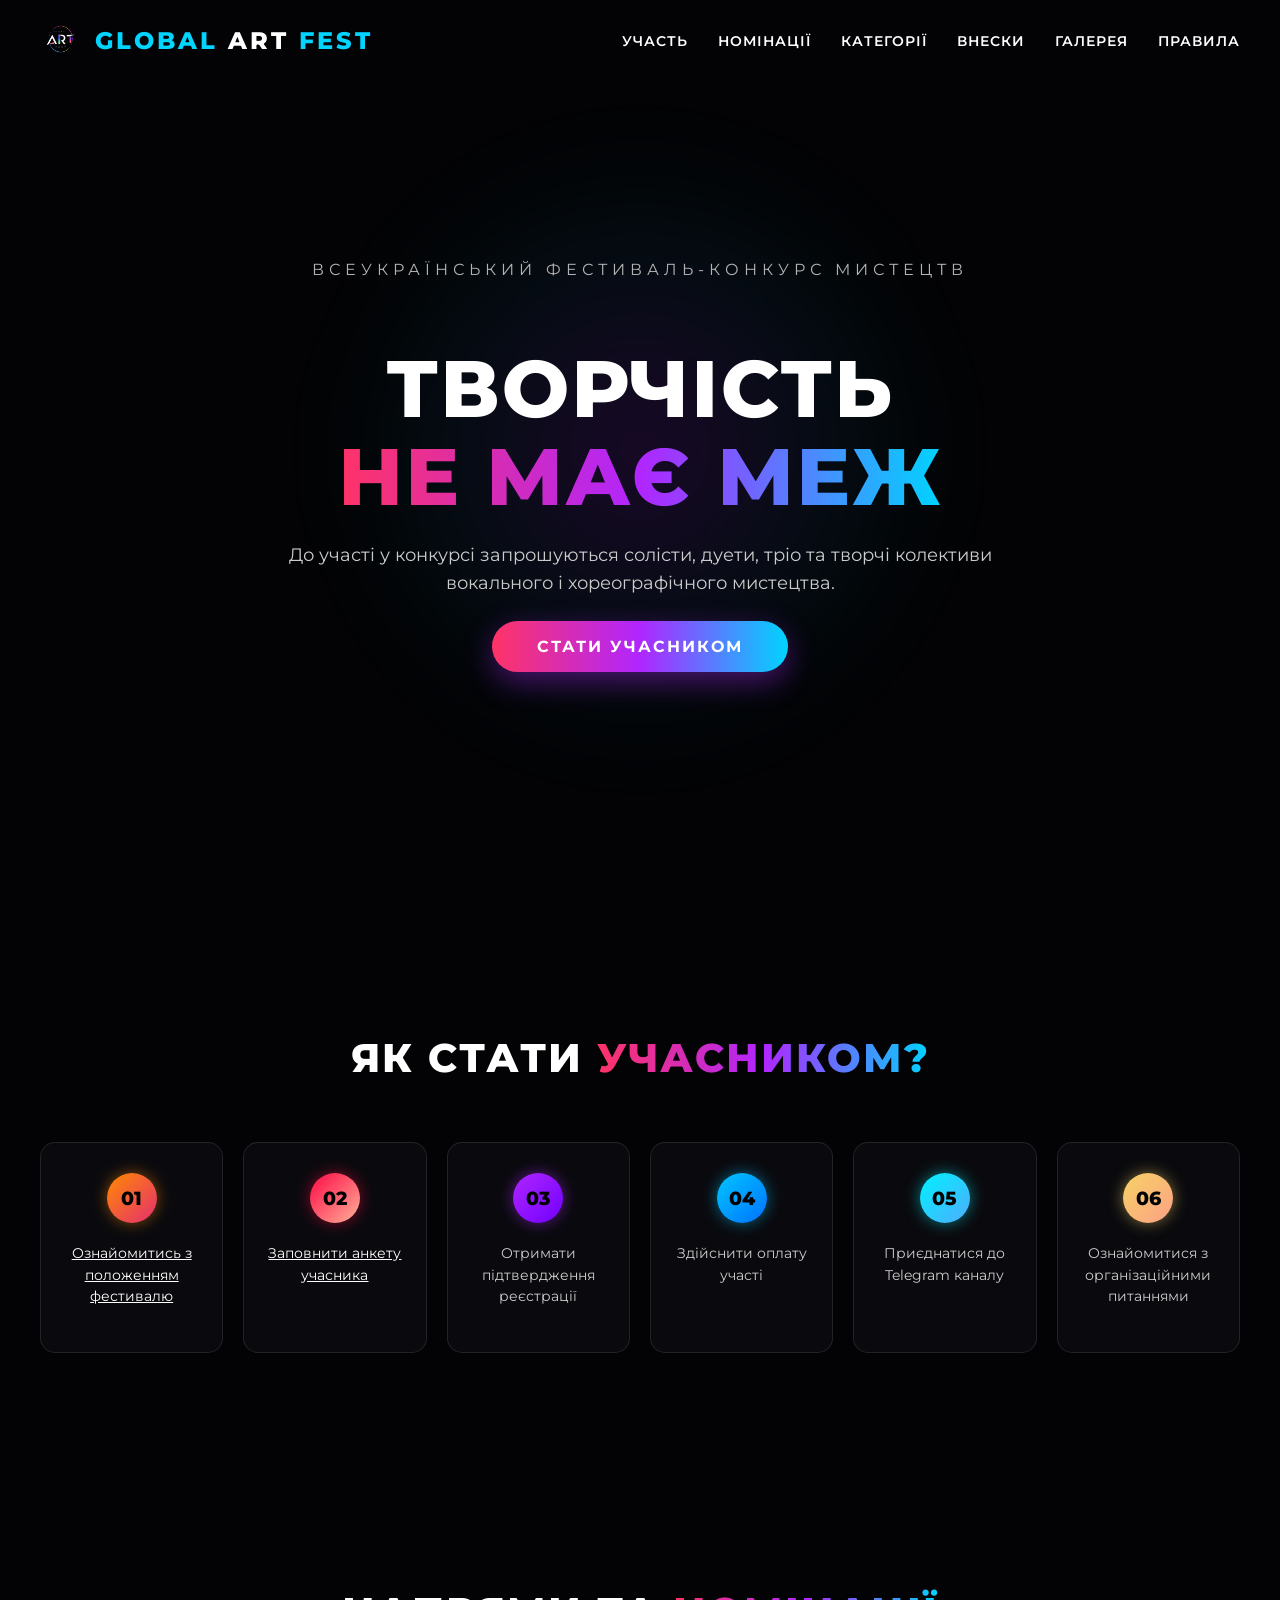
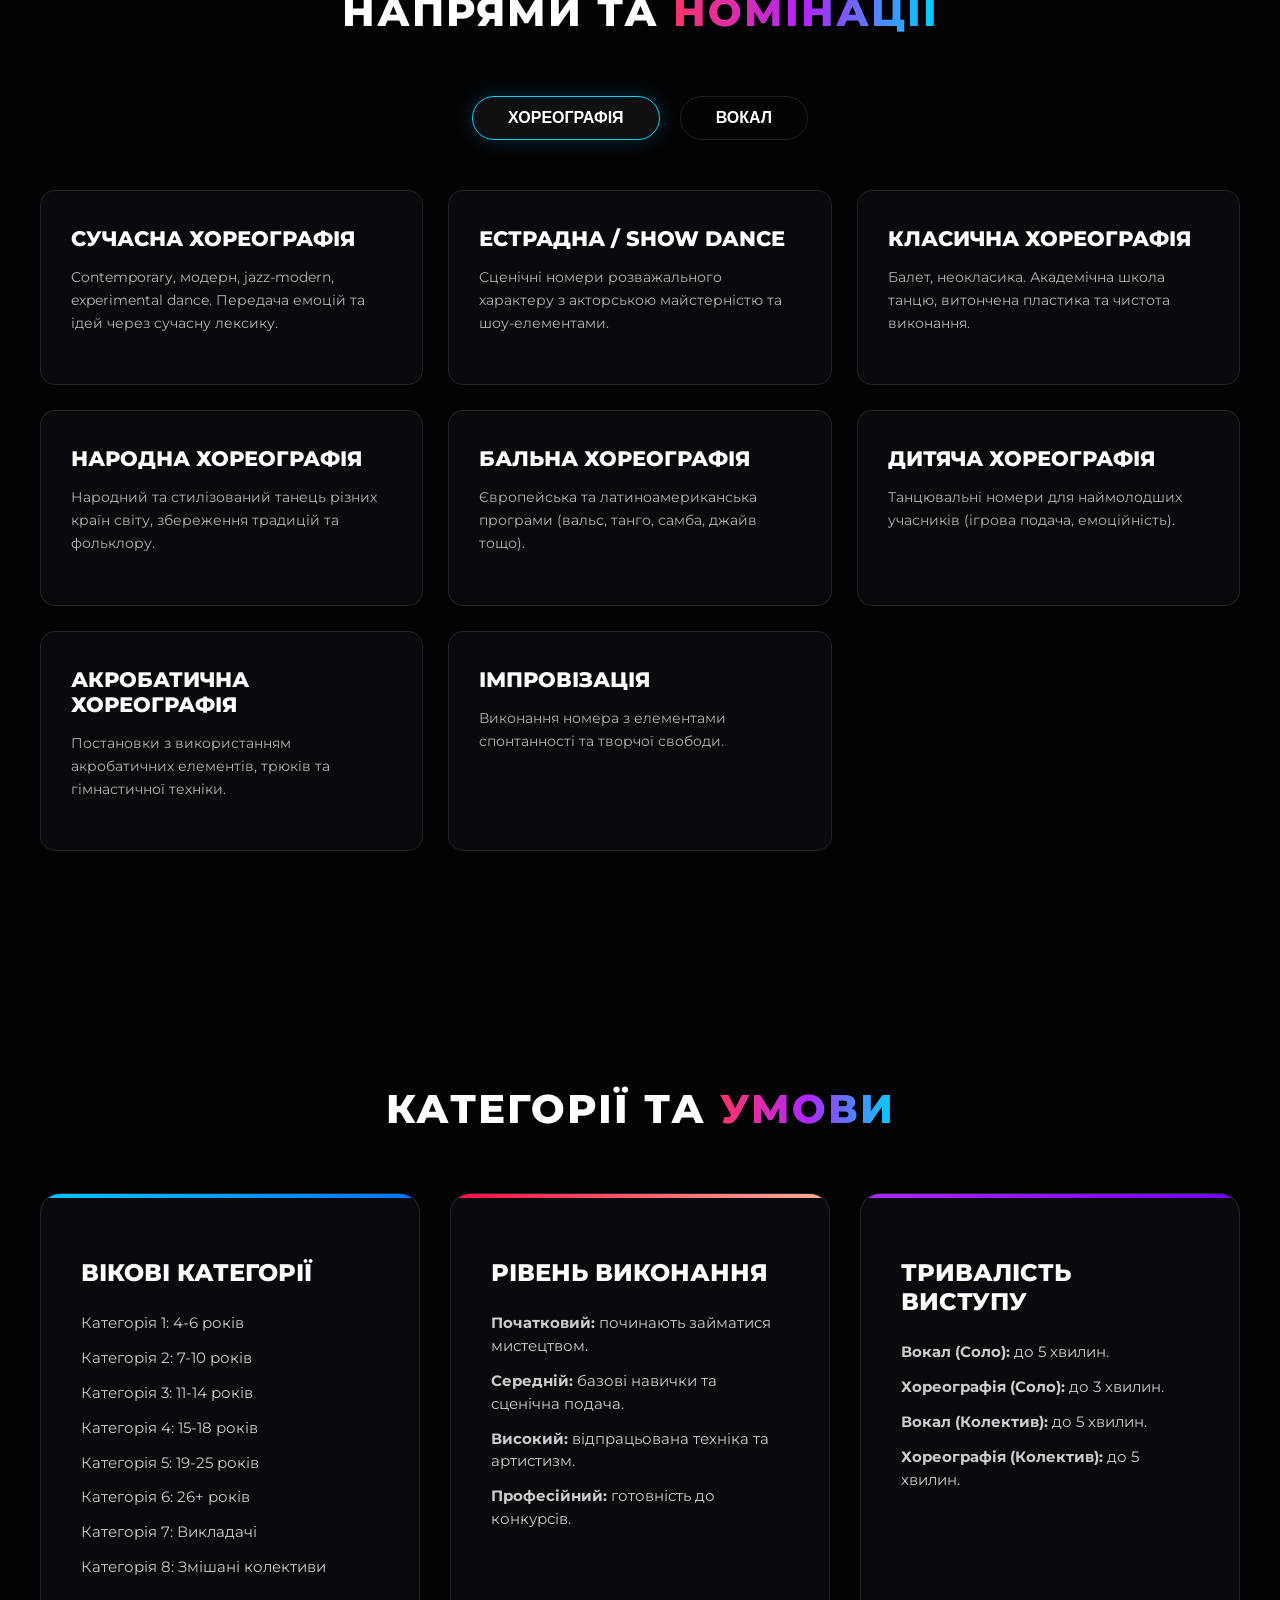
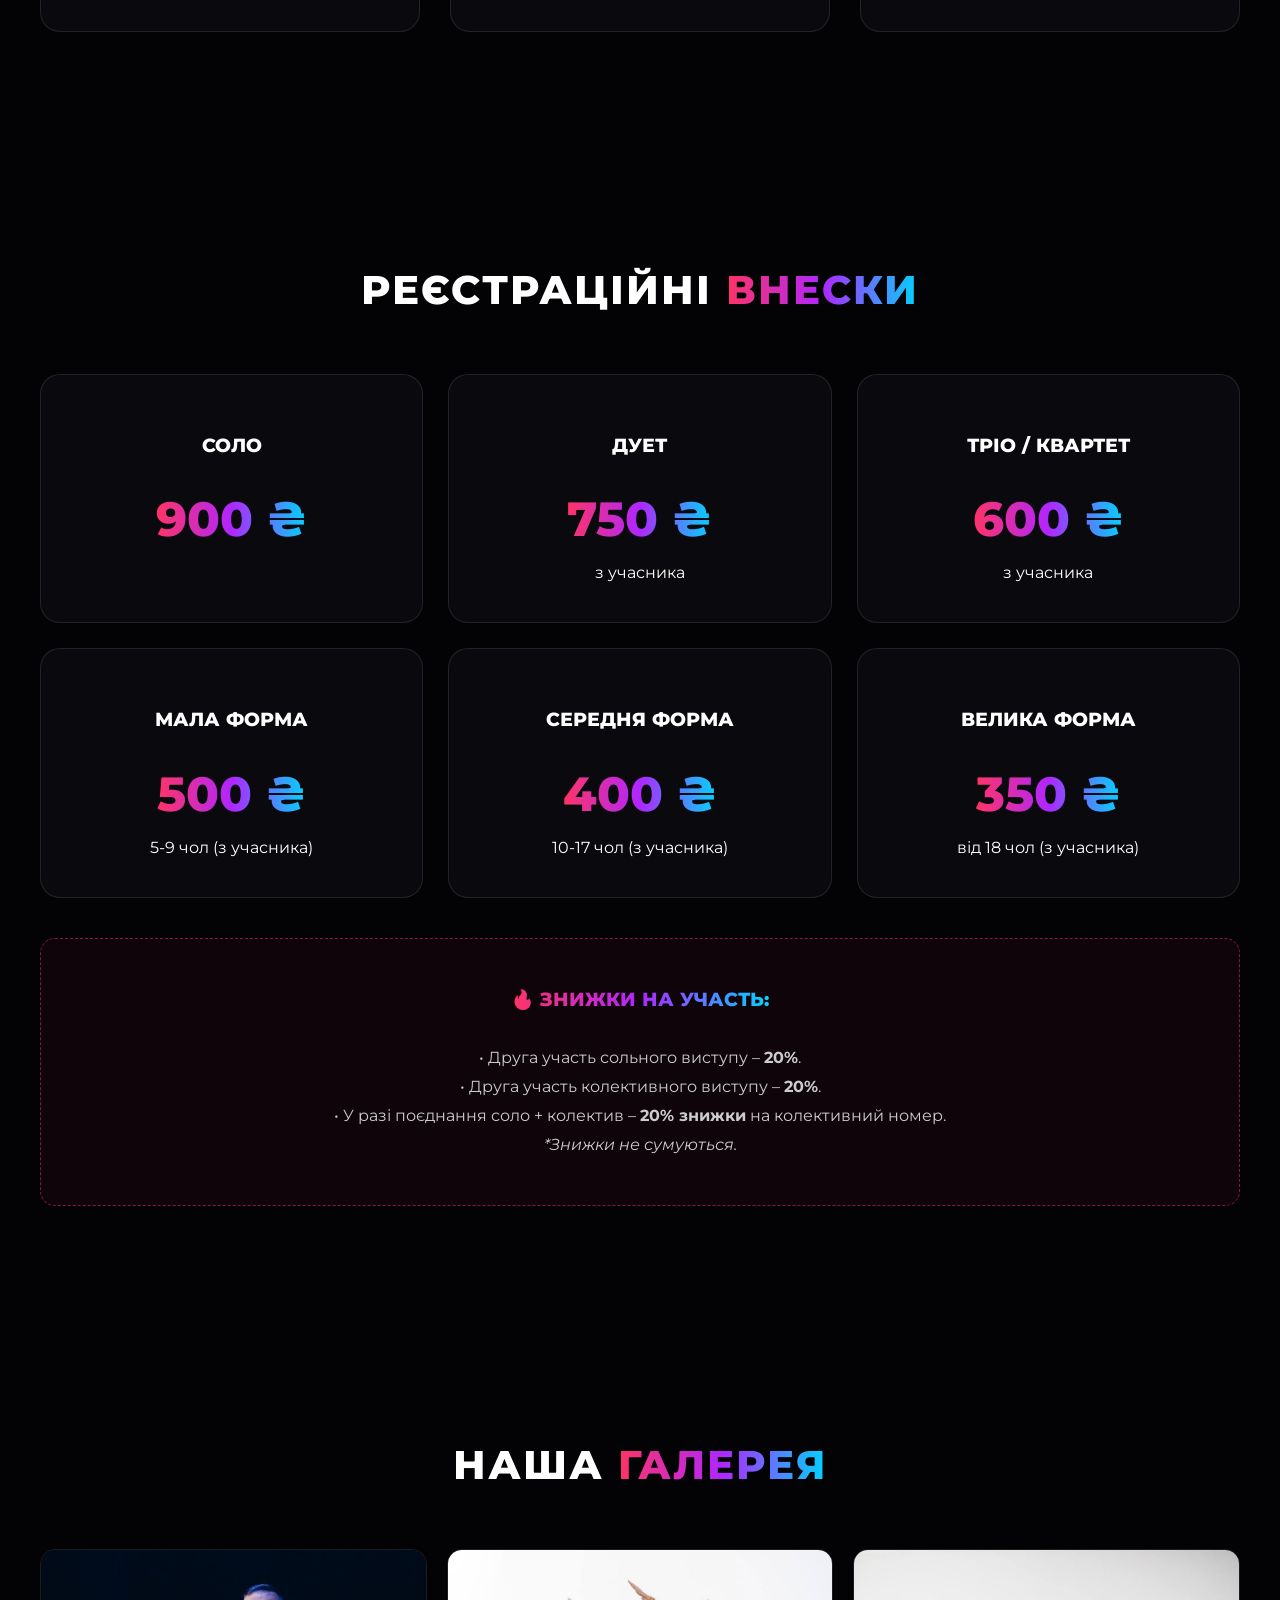
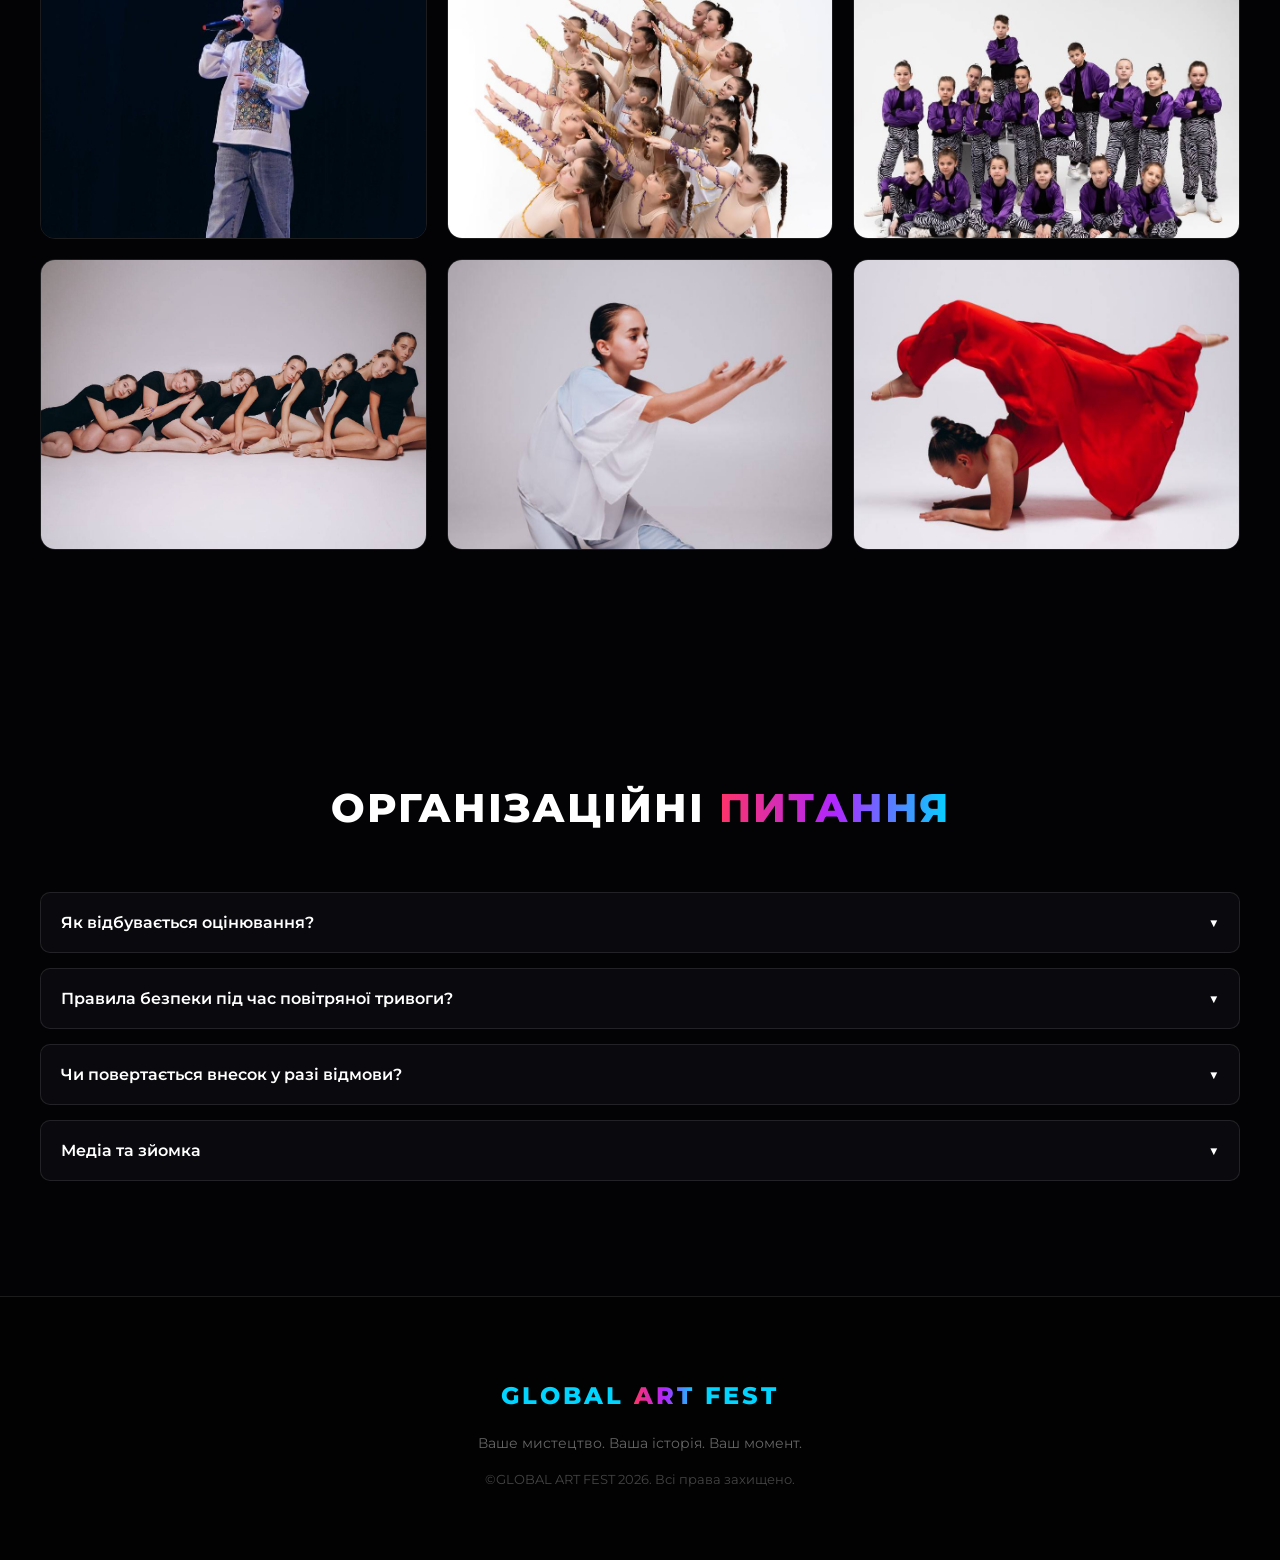
==== commit 3943245a: "Added registration form, page animations, and photo section" ====
--- a/index.html
+++ b/index.html
@@ -23,6 +23,7 @@
                 <li><a href="#nominations">Номінації</a></li>
                 <li><a href="#info">Категорії</a></li>
                 <li><a href="#prices">Внески</a></li>
+                <li><a href="#gallery">Галерея</a></li>
                 <li><a href="#faq">Правила</a></li>
             </ul>
         </div>
@@ -34,34 +35,34 @@
             <p class="subtitle">ВСЕУКРАЇНСЬКИЙ ФЕСТИВАЛЬ-КОНКУРС МИСТЕЦТВ</p>
             <h1>ТВОРЧІСТЬ <br><span class="gradient-text">НЕ МАЄ МЕЖ</span></h1>
             <p class="desc">До участі у конкурсі запрошуються солісти, дуети, тріо та творчі колективи вокального і хореографічного мистецтва.</p>
-            <a href="#steps" class="btn">Стати учасником</a>
+            <a href="https://forms.gle/9SaH29wbLx4E182S9" target="_blank" rel="noopener noreferrer" class="btn">Стати учасником</a>
         </div>
     </section>
 
     <section class="section" id="steps">
-        <h2 class="section-title">ЯК СТАТИ <span class="gradient-text">УЧАСНИКОМ?</span></h2>
+        <h2 class="section-title hidden-anim">ЯК СТАТИ <span class="gradient-text">УЧАСНИКОМ?</span></h2>
         <div class="steps-grid">
-            <div class="step-item glow-orange">
+            <a href="polozhennya.pdf" target="_blank" rel="noopener noreferrer" class="step-item glow-orange hidden-anim delay-1" style="text-decoration: none; cursor: pointer;">
                 <div class="step-num gradient-orange">01</div>
-                <p>Ознайомитись з положенням фестивалю</p>
-            </div>
-            <div class="step-item glow-pink">
+                <p style="text-decoration: underline; color: #fff;">Ознайомитись з положенням фестивалю</p>
+            </a>
+            <a href="https://forms.gle/9SaH29wbLx4E182S9" target="_blank" rel="noopener noreferrer" class="step-item glow-pink hidden-anim delay-2" style="text-decoration: none; cursor: pointer;">
                 <div class="step-num gradient-pink">02</div>
-                <p>Заповнити анкету учасника</p>
-            </div>
-            <div class="step-item glow-purple">
+                <p style="text-decoration: underline; color: #fff;">Заповнити анкету учасника</p>
+            </a>
+            <div class="step-item glow-purple hidden-anim delay-3">
                 <div class="step-num gradient-purple">03</div>
                 <p>Отримати підтвердження реєстрації</p>
             </div>
-            <div class="step-item glow-blue">
+            <div class="step-item glow-blue hidden-anim delay-4">
                 <div class="step-num gradient-blue">04</div>
                 <p>Здійснити оплату участі</p>
             </div>
-            <div class="step-item glow-green">
+            <div class="step-item glow-green hidden-anim delay-5">
                 <div class="step-num gradient-green">05</div>
                 <p>Приєднатися до Telegram каналу</p>
             </div>
-            <div class="step-item glow-yellow">
+            <div class="step-item glow-yellow hidden-anim delay-6">
                 <div class="step-num gradient-yellow">06</div>
                 <p>Ознайомитися з організаційними питаннями</p>
             </div>
@@ -69,58 +70,58 @@
     </section>
 
     <section class="section" id="nominations">
-        <h2 class="section-title">Напрями та <span class="gradient-text">Номінації</span></h2>
+        <h2 class="section-title hidden-anim">Напрями та <span class="gradient-text">Номінації</span></h2>
         
-        <div class="tabs">
+        <div class="tabs hidden-anim">
             <button class="tab-btn active" onclick="openTab('choreo')">Хореографія</button>
             <button class="tab-btn" onclick="openTab('vocal')">Вокал</button>
         </div>
 
         <div id="choreo" class="tab-content active">
-            <div class="nomination-card border-glow">
+            <div class="nomination-card border-glow hidden-anim delay-1">
                 <h3>Сучасна хореографія</h3>
                 <p>Contemporary, модерн, jazz-modern, experimental dance. Передача емоцій та ідей через сучасну лексику.</p>
             </div>
-            <div class="nomination-card border-glow">
+            <div class="nomination-card border-glow hidden-anim delay-2">
                 <h3>Естрадна / Show dance</h3>
                 <p>Сценічні номери розважального характеру з акторською майстерністю та шоу-елементами.</p>
             </div>
-            <div class="nomination-card border-glow">
+            <div class="nomination-card border-glow hidden-anim delay-3">
                 <h3>Класична хореографія</h3>
                 <p>Балет, неокласика. Академічна школа танцю, витончена пластика та чистота виконання.</p>
             </div>
-            <div class="nomination-card border-glow">
+            <div class="nomination-card border-glow hidden-anim delay-4">
                 <h3>Народна хореографія</h3>
                 <p>Народний та стилізований танець різних країн світу, збереження традицій та фольклору.</p>
             </div>
-            <div class="nomination-card border-glow">
+            <div class="nomination-card border-glow hidden-anim delay-5">
                 <h3>Бальна хореографія</h3>
                 <p>Європейська та латиноамериканська програми (вальс, танго, самба, джайв тощо).</p>
             </div>
-            <div class="nomination-card border-glow">
+            <div class="nomination-card border-glow hidden-anim delay-6">
                 <h3>Дитяча хореографія</h3>
                 <p>Танцювальні номери для наймолодших учасників (ігрова подача, емоційність).</p>
             </div>
-            <div class="nomination-card border-glow">
+            <div class="nomination-card border-glow hidden-anim delay-7">
                 <h3>Акробатична хореографія</h3>
                 <p>Постановки з використанням акробатичних елементів, трюків та гімнастичної техніки.</p>
             </div>
-            <div class="nomination-card border-glow">
+            <div class="nomination-card border-glow hidden-anim delay-8">
                 <h3>Імпровізація</h3>
                 <p>Виконання номера з елементами спонтанності та творчої свободи.</p>
             </div>
         </div>
 
         <div id="vocal" class="tab-content">
-            <div class="nomination-card border-glow">
+            <div class="nomination-card border-glow hidden-anim delay-1">
                 <h3>Естрадний вокал</h3>
                 <p>Сучасний популярний стиль: естрадні пісні, шоу-програми, мюзикл. Оцінюється виразність та харизма.</p>
             </div>
-            <div class="nomination-card border-glow">
+            <div class="nomination-card border-glow hidden-anim delay-2">
                 <h3>Академічний вокал</h3>
                 <p>Класичний спів, оперні та камерні твори. Оцінюється техніка дихання та контроль голосу.</p>
             </div>
-            <div class="nomination-card border-glow">
+            <div class="nomination-card border-glow hidden-anim delay-3">
                 <h3>Народний вокал</h3>
                 <p>Виконання народних пісень з урахуванням традицій. Важлива автентичність та темброве забарвлення.</p>
             </div>
@@ -128,9 +129,9 @@
     </section>
 
     <section class="section" id="info">
-        <h2 class="section-title">Категорії та <span class="gradient-text">Умови</span></h2>
+        <h2 class="section-title hidden-anim">Категорії та <span class="gradient-text">Умови</span></h2>
         <div class="info-grid">
-            <div class="info-card glow-blue">
+            <div class="info-card glow-blue hidden-anim delay-1">
                 <h3>Вікові категорії</h3>
                 <ul class="info-list">
                     <li>Категорія 1: 4-6 років</li>
@@ -143,16 +144,16 @@
                     <li>Категорія 8: Змішані колективи</li>
                 </ul>
             </div>
-            <div class="info-card glow-pink">
+            <div class="info-card glow-pink hidden-anim delay-2">
                 <h3>Рівень виконання</h3>
                 <ul class="info-list">
                     <li><strong>Початковий:</strong> починають займатися мистецтвом.</li>
                     <li><strong>Середній:</strong> базові навички та сценічна подача.</li>
                     <li><strong>Високий:</strong> відпрацьована техніка та артистизм.</li>
-                    <li><strong>Професійний:</strong> готовність до конкурсів найвищого рівня.</li>
+                    <li><strong>Професійний:</strong> готовність до конкурсів.</li>
                 </ul>
             </div>
-            <div class="info-card glow-purple">
+            <div class="info-card glow-purple hidden-anim delay-3">
                 <h3>Тривалість виступу</h3>
                 <ul class="info-list">
                     <li><strong>Вокал (Соло):</strong> до 5 хвилин.</li>
@@ -165,40 +166,40 @@
     </section>
 
     <section class="section" id="prices">
-        <h2 class="section-title">Реєстраційні <span class="gradient-text">Внески</span></h2>
+        <h2 class="section-title hidden-anim">Реєстраційні <span class="gradient-text">Внески</span></h2>
         <div class="prices-grid">
-            <div class="price-card glow-box">
+            <div class="price-card glow-box hidden-anim delay-1">
                 <h3>Соло</h3>
                 <div class="price-amount gradient-text">900 ₴</div>
             </div>
-            <div class="price-card glow-box">
+            <div class="price-card glow-box hidden-anim delay-2">
                 <h3>Дует</h3>
                 <div class="price-amount gradient-text">750 ₴</div>
                 <div class="price-desc">з учасника</div>
             </div>
-            <div class="price-card glow-box">
+            <div class="price-card glow-box hidden-anim delay-3">
                 <h3>Тріо / Квартет</h3>
                 <div class="price-amount gradient-text">600 ₴</div>
                 <div class="price-desc">з учасника</div>
             </div>
-            <div class="price-card glow-box">
+            <div class="price-card glow-box hidden-anim delay-4">
                 <h3>Мала форма</h3>
                 <div class="price-amount gradient-text">500 ₴</div>
                 <div class="price-desc">5-9 чол (з учасника)</div>
             </div>
-            <div class="price-card glow-box">
+            <div class="price-card glow-box hidden-anim delay-5">
                 <h3>Середня форма</h3>
                 <div class="price-amount gradient-text">400 ₴</div>
                 <div class="price-desc">10-17 чол (з учасника)</div>
             </div>
-            <div class="price-card glow-box">
+            <div class="price-card glow-box hidden-anim delay-6">
                 <h3>Велика форма</h3>
                 <div class="price-amount gradient-text">350 ₴</div>
                 <div class="price-desc">від 18 чол (з учасника)</div>
             </div>
         </div>
         
-        <div class="discount-box">
+        <div class="discount-box hidden-anim">
             <h3 class="gradient-text">🔥 Знижки на участь:</h3>
             <p>• Друга участь сольного виступу – <strong>20%</strong>.<br>
                • Друга участь колективного виступу – <strong>20%</strong>.<br>
@@ -207,28 +208,52 @@
         </div>
     </section>
 
+    <section class="section" id="gallery">
+        <h2 class="section-title hidden-anim">Наша <span class="gradient-text">Галерея</span></h2>
+        <div class="gallery-grid">
+            <div class="gallery-item hidden-anim delay-1">
+                <img src="img/photo1.jpg" alt="Фото з виступу 1">
+            </div>
+            <div class="gallery-item hidden-anim delay-2">
+                <img src="img/photo2.jpg" alt="Фото з виступу 2">
+            </div>
+            <div class="gallery-item hidden-anim delay-3">
+                <img src="img/photo3.jpg" alt="Фото з виступу 3">
+            </div>
+            <div class="gallery-item hidden-anim delay-4">
+                <img src="img/photo4.jpg" alt="Фото з виступу 4">
+            </div>
+            <div class="gallery-item hidden-anim delay-5">
+                <img src="img/photo5.jpg" alt="Фото з виступу 5">
+            </div>
+            <div class="gallery-item hidden-anim delay-6">
+                <img src="img/photo6.jpg" alt="Фото з виступу 6">
+            </div>
+        </div>
+    </section>
+
     <section class="section" id="faq">
-        <h2 class="section-title">Організаційні <span class="gradient-text">Питання</span></h2>
+        <h2 class="section-title hidden-anim">Організаційні <span class="gradient-text">Питання</span></h2>
         
-        <div class="faq-item">
+        <div class="faq-item hidden-anim delay-1">
             <div class="faq-question">Як відбувається оцінювання? <span>▼</span></div>
             <div class="faq-answer">
                 <p>Кожен член журі оцінює виступи окремо за 30-бальною системою. Після виступів підраховується середнє арифметичне. Вища нагорода — Гран-прі.</p>
             </div>
         </div>
-        <div class="faq-item">
+        <div class="faq-item hidden-anim delay-2">
             <div class="faq-question">Правила безпеки під час повітряної тривоги? <span>▼</span></div>
             <div class="faq-answer">
                 <p>Під час повітряної тривоги всі учасники та гості фестивалю повинні негайно пройти до найближчого укриття.</p>
             </div>
         </div>
-        <div class="faq-item">
+        <div class="faq-item hidden-anim delay-3">
             <div class="faq-question">Чи повертається внесок у разі відмови? <span>▼</span></div>
             <div class="faq-answer">
-                <p>Відмова від участі менш ніж за 7 днів до початку фестивалю не передбачає повернення організаційного внеску. Відшкодування окремим учасникам груп не здійснюється.</p>
-            </div>
-        </div>
-        <div class="faq-item">
+                <p>Відмова від участі менш ніж за 7 днів до початку фестивалю не передбачає повернення організаційного внеску.</p>
+            </div>
+        </div>
+        <div class="faq-item hidden-anim delay-4">
             <div class="faq-question">Медіа та зйомка <span>▼</span></div>
             <div class="faq-answer">
                 <p>Учасники погоджуються на фото- та відеозйомку, а також на публікацію матеріалів у соціальних мережах та інших медіа.</p>
@@ -239,7 +264,7 @@
     <footer>
         <p class="logo-text" style="font-size: 1.5rem;">GLOBAL <span class="gradient-text">ART</span> FEST</p>
         <p style="color: #666; font-size: 0.9rem; margin-top: 10px;">Ваше мистецтво. Ваша історія. Ваш момент.</p>
-        <p style="color: #444; font-size: 0.8rem; margin-top: 20px;">© 2026 Всі права захищено.</p>
+        <p style="color: #444; font-size: 0.8rem; margin-top: 20px;">©GLOBAL ART FEST 2026. Всі права захищено.</p>
     </footer>
 
     <script>
@@ -250,7 +275,7 @@
             else navbar.classList.remove('scrolled');
         });
 
-        // Таби (Вокал / Хореографія)
+        // Таби
         function openTab(tabName) {
             document.querySelectorAll('.tab-content').forEach(tab => tab.classList.remove('active'));
             document.querySelectorAll('.tab-btn').forEach(btn => btn.classList.remove('active'));
@@ -258,7 +283,7 @@
             event.target.classList.add('active');
         }
 
-        // FAQ Акордеон
+        // FAQ
         document.querySelectorAll('.faq-item').forEach(item => {
             item.querySelector('.faq-question').addEventListener('click', () => {
                 const isActive = item.classList.contains('active');
@@ -273,6 +298,26 @@
                 }
             });
         });
+
+        // Анімації при скролі
+        const observerOptions = {
+            root: null,
+            rootMargin: '0px',
+            threshold: 0.15 
+        };
+
+        const observer = new IntersectionObserver((entries, observer) => {
+            entries.forEach(entry => {
+                if (entry.isIntersecting) {
+                    entry.target.classList.add('show-anim');
+                    observer.unobserve(entry.target); 
+                }
+            });
+        }, observerOptions);
+
+        document.querySelectorAll('.hidden-anim').forEach((el) => {
+            observer.observe(el);
+        });
     </script>
 </body>
 </html>
--- a/style.css
+++ b/style.css
@@ -5,7 +5,7 @@
     --text-light: #ffffff;
     --text-muted: #b3b3b3;
     
-    /* Неонові градієнти з макету */
+    /* Неонові градієнти */
     --grad-main: linear-gradient(90deg, #ff3366, #b026ff, #00d4ff);
     --grad-orange: linear-gradient(135deg, #ff8a00, #e52e71);
     --grad-pink: linear-gradient(135deg, #ff0844, #ffb199);
@@ -47,7 +47,7 @@
     width: 100%;
     padding: 20px 0;
     z-index: 1000;
-    transition: all 0.4s ease;
+    transition: all 0.2s ease; /* Прискорено */
 }
 
 header.scrolled {
@@ -100,7 +100,7 @@
     text-transform: uppercase;
     font-weight: 600;
     letter-spacing: 1px;
-    transition: color 0.3s;
+    transition: color 0.2s; /* Прискорено */
 }
 
 .nav-links a:hover {
@@ -170,7 +170,7 @@
     border-radius: 30px;
     cursor: pointer;
     text-decoration: none;
-    transition: all 0.3s ease;
+    transition: all 0.2s ease; /* Прискорено */
     box-shadow: 0 10px 30px rgba(176, 38, 255, 0.4);
 }
 
@@ -207,7 +207,7 @@
     padding: 30px 20px;
     border-radius: 15px;
     text-align: center;
-    transition: all 0.3s;
+    transition: all 0.2s; /* Прискорено */
 }
 
 .step-item:hover {
@@ -257,7 +257,7 @@
     text-transform: uppercase;
     cursor: pointer;
     border-radius: 30px;
-    transition: all 0.3s;
+    transition: all 0.2s; /* Прискорено */
 }
 
 .tab-btn.active, .tab-btn:hover {
@@ -281,7 +281,7 @@
     padding: 35px 30px;
     border-radius: 15px;
     border: 1px solid var(--border-color);
-    transition: all 0.3s;
+    transition: all 0.2s; /* Прискорено */
 }
 
 .nomination-card:hover {
@@ -317,7 +317,7 @@
     border-radius: 20px;
     position: relative;
     overflow: hidden;
-    transition: all 0.4s ease;
+    transition: all 0.2s ease; /* Прискорено */
 }
 
 .info-card::before {
@@ -355,7 +355,7 @@
 /* Внески */
 .prices-grid {
     display: grid;
-    grid-template-columns: repeat(3, 1fr); /* Фіксуємо рівно 3 картки в ряд */
+    grid-template-columns: repeat(3, 1fr); 
     gap: 25px;
 }
 
@@ -365,7 +365,7 @@
     padding: 40px 20px;
     text-align: center;
     border-radius: 20px;
-    transition: all 0.3s;
+    transition: all 0.2s; /* Прискорено */
 }
 
 .price-card:hover {
@@ -396,6 +396,39 @@
     font-size: 1rem;
 }
 
+/* Галерея */
+.gallery-grid {
+    display: grid;
+    grid-template-columns: repeat(3, 1fr); 
+    gap: 20px;
+    margin-top: 20px;
+}
+
+.gallery-item {
+    position: relative;
+    border-radius: 15px;
+    overflow: hidden;
+    border: 1px solid var(--border-color);
+    aspect-ratio: 4 / 3; 
+    transition: all 0.2s ease; /* Прискорено */
+}
+
+.gallery-item img {
+    width: 100%;
+    height: 100%;
+    object-fit: cover;
+    transition: transform 0.3s ease; /* Прискорено масштабування фото */
+}
+
+.gallery-item:hover {
+    border-color: #00d4ff;
+    box-shadow: 0 5px 25px rgba(0, 212, 255, 0.2);
+}
+
+.gallery-item:hover img {
+    transform: scale(1.08); 
+}
+
 /* FAQ */
 .faq-item {
     background: var(--bg-card);
@@ -403,7 +436,7 @@
     margin-bottom: 15px;
     border-radius: 10px;
     overflow: hidden;
-    transition: all 0.3s;
+    transition: all 0.2s; /* Прискорено */
 }
 
 .faq-item:hover {
@@ -423,7 +456,7 @@
 .faq-answer {
     max-height: 0;
     overflow: hidden;
-    transition: max-height 0.3s ease;
+    transition: max-height 0.2s ease; /* Прискорено розгортання відповіді */
     padding: 0 20px;
     color: var(--text-muted);
     line-height: 1.6;
@@ -441,10 +474,31 @@
     border-top: 1px solid var(--border-color);
 }
 
+/* --- Анімації при скролінгу --- */
+.hidden-anim {
+    opacity: 0;
+    transform: translateY(50px);
+    transition: all 0.8s ease-out; /* Цей час не міняв, щоб поява була плавною */
+}
+
+.show-anim {
+    opacity: 1;
+    transform: translateY(0);
+}
+
+.delay-1 { transition-delay: 0.1s; }
+.delay-2 { transition-delay: 0.2s; }
+.delay-3 { transition-delay: 0.3s; }
+.delay-4 { transition-delay: 0.4s; }
+.delay-5 { transition-delay: 0.5s; }
+.delay-6 { transition-delay: 0.6s; }
+.delay-7 { transition-delay: 0.7s; } 
+.delay-8 { transition-delay: 0.8s; }
+
 /* Адаптивність (Мобильна версія та Планшети) */
 @media (max-width: 992px) {
-    /* На планшетах робимо 2 картки в ряд */
-    .prices-grid {
+    .prices-grid,
+    .gallery-grid {
         grid-template-columns: repeat(2, 1fr);
     }
 }
@@ -456,8 +510,8 @@
     .section-title { font-size: 2rem; }
     .logo-text { font-size: 1.2rem; }
     
-    /* На мобільних телефонах робимо 1 картку в ряд */
-    .prices-grid {
+    .prices-grid,
+    .gallery-grid {
         grid-template-columns: 1fr;
     }
 }
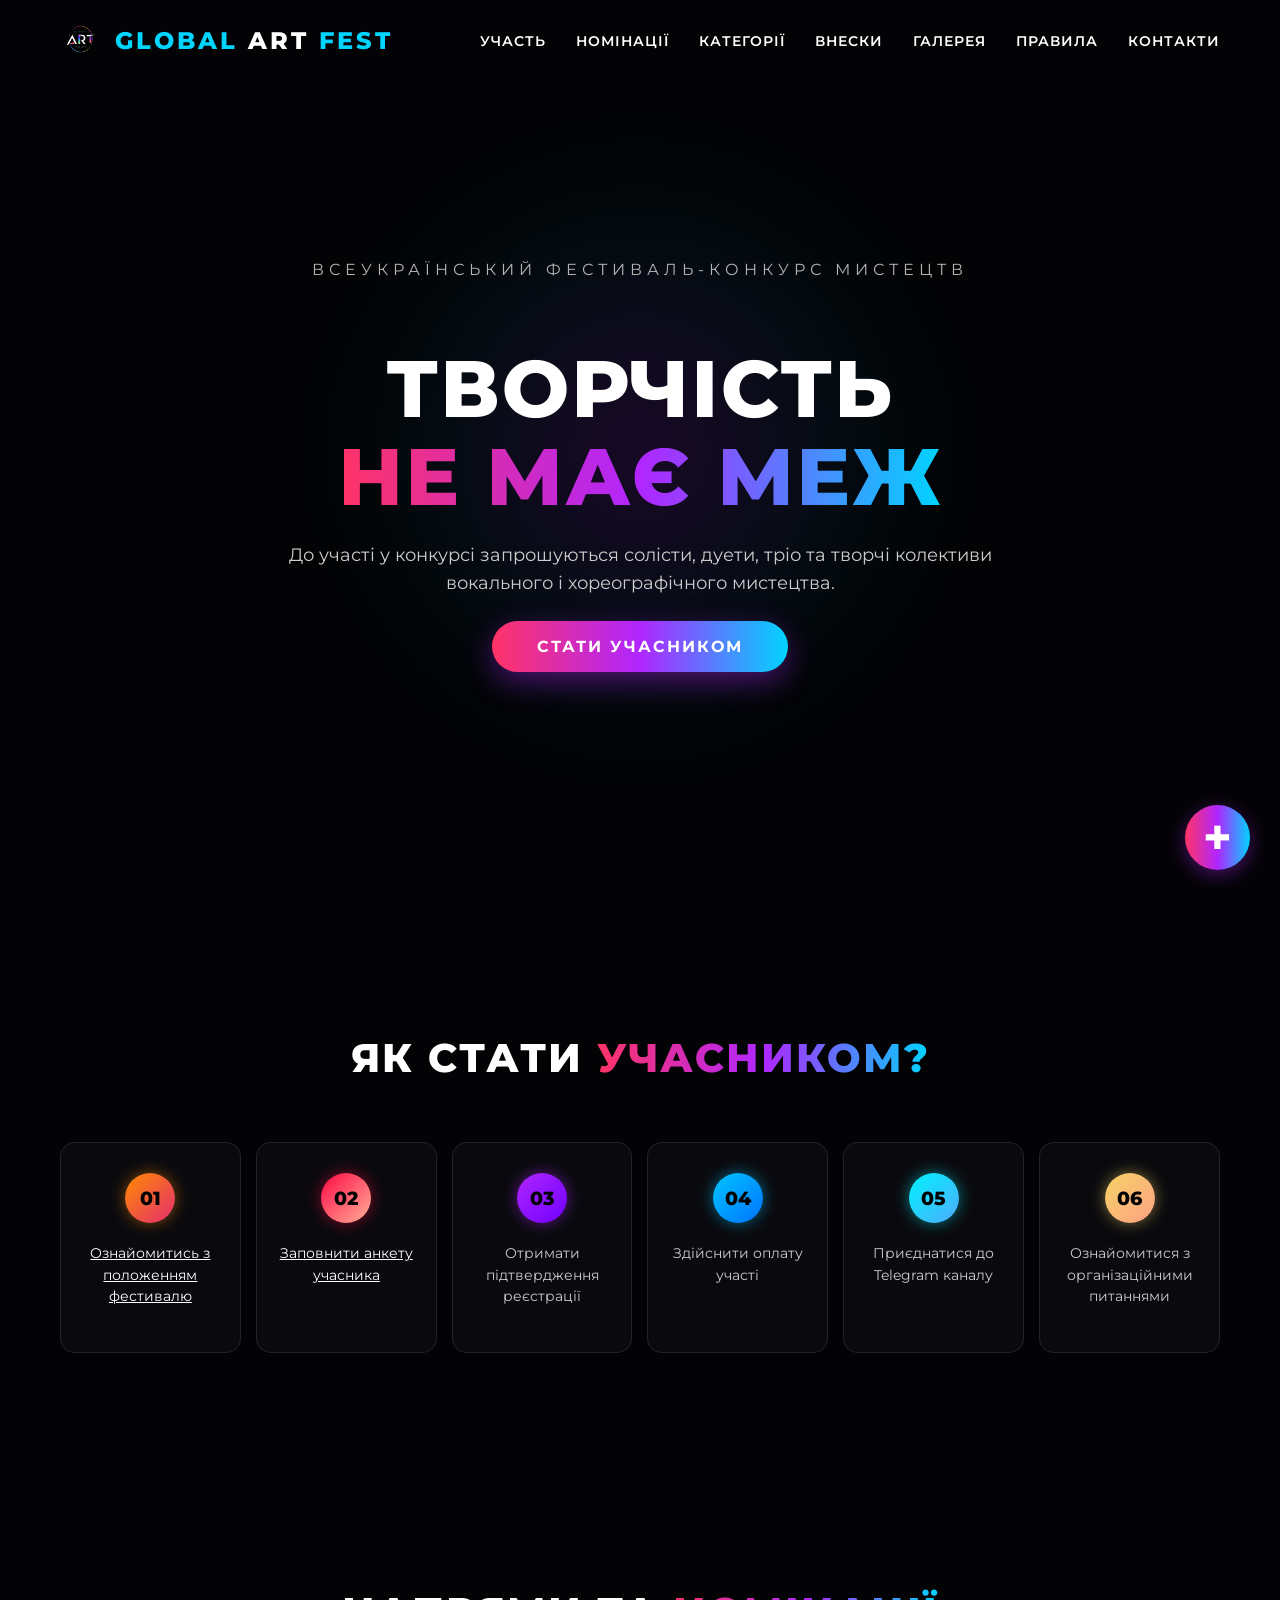
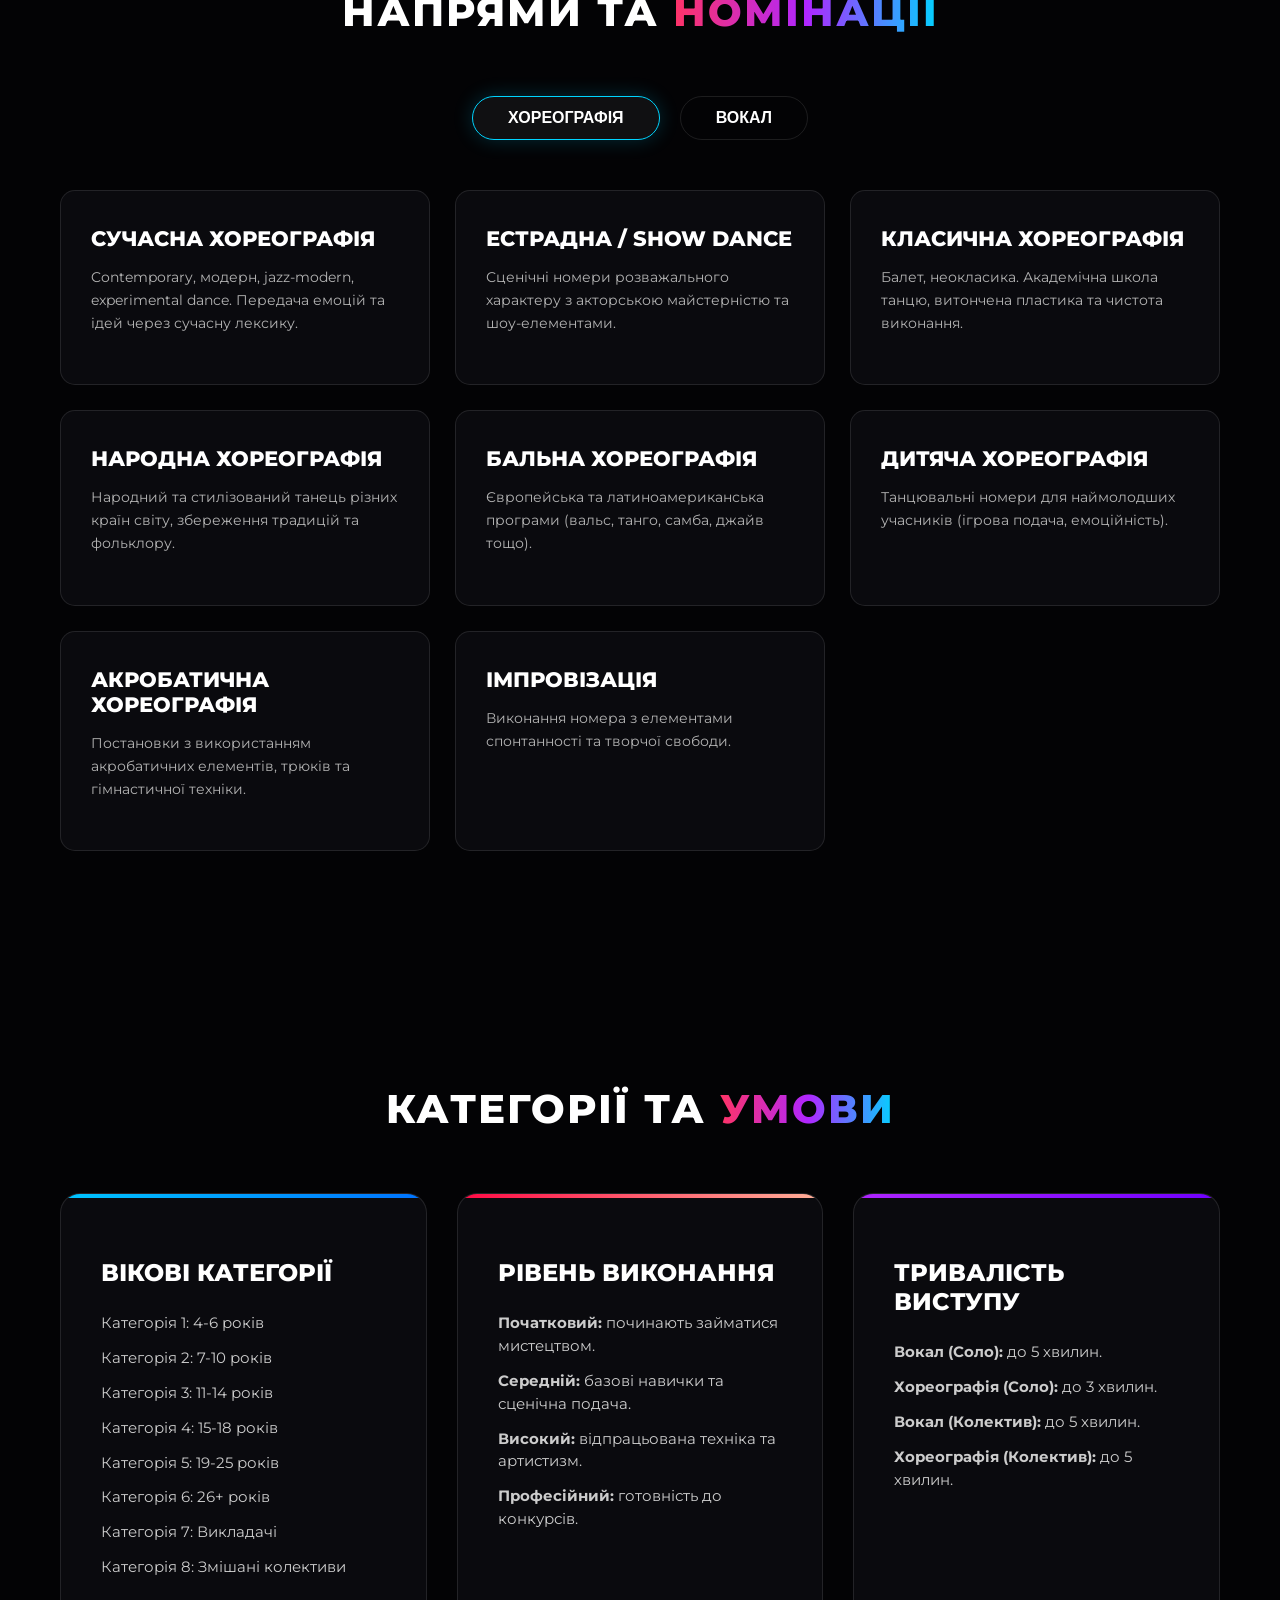
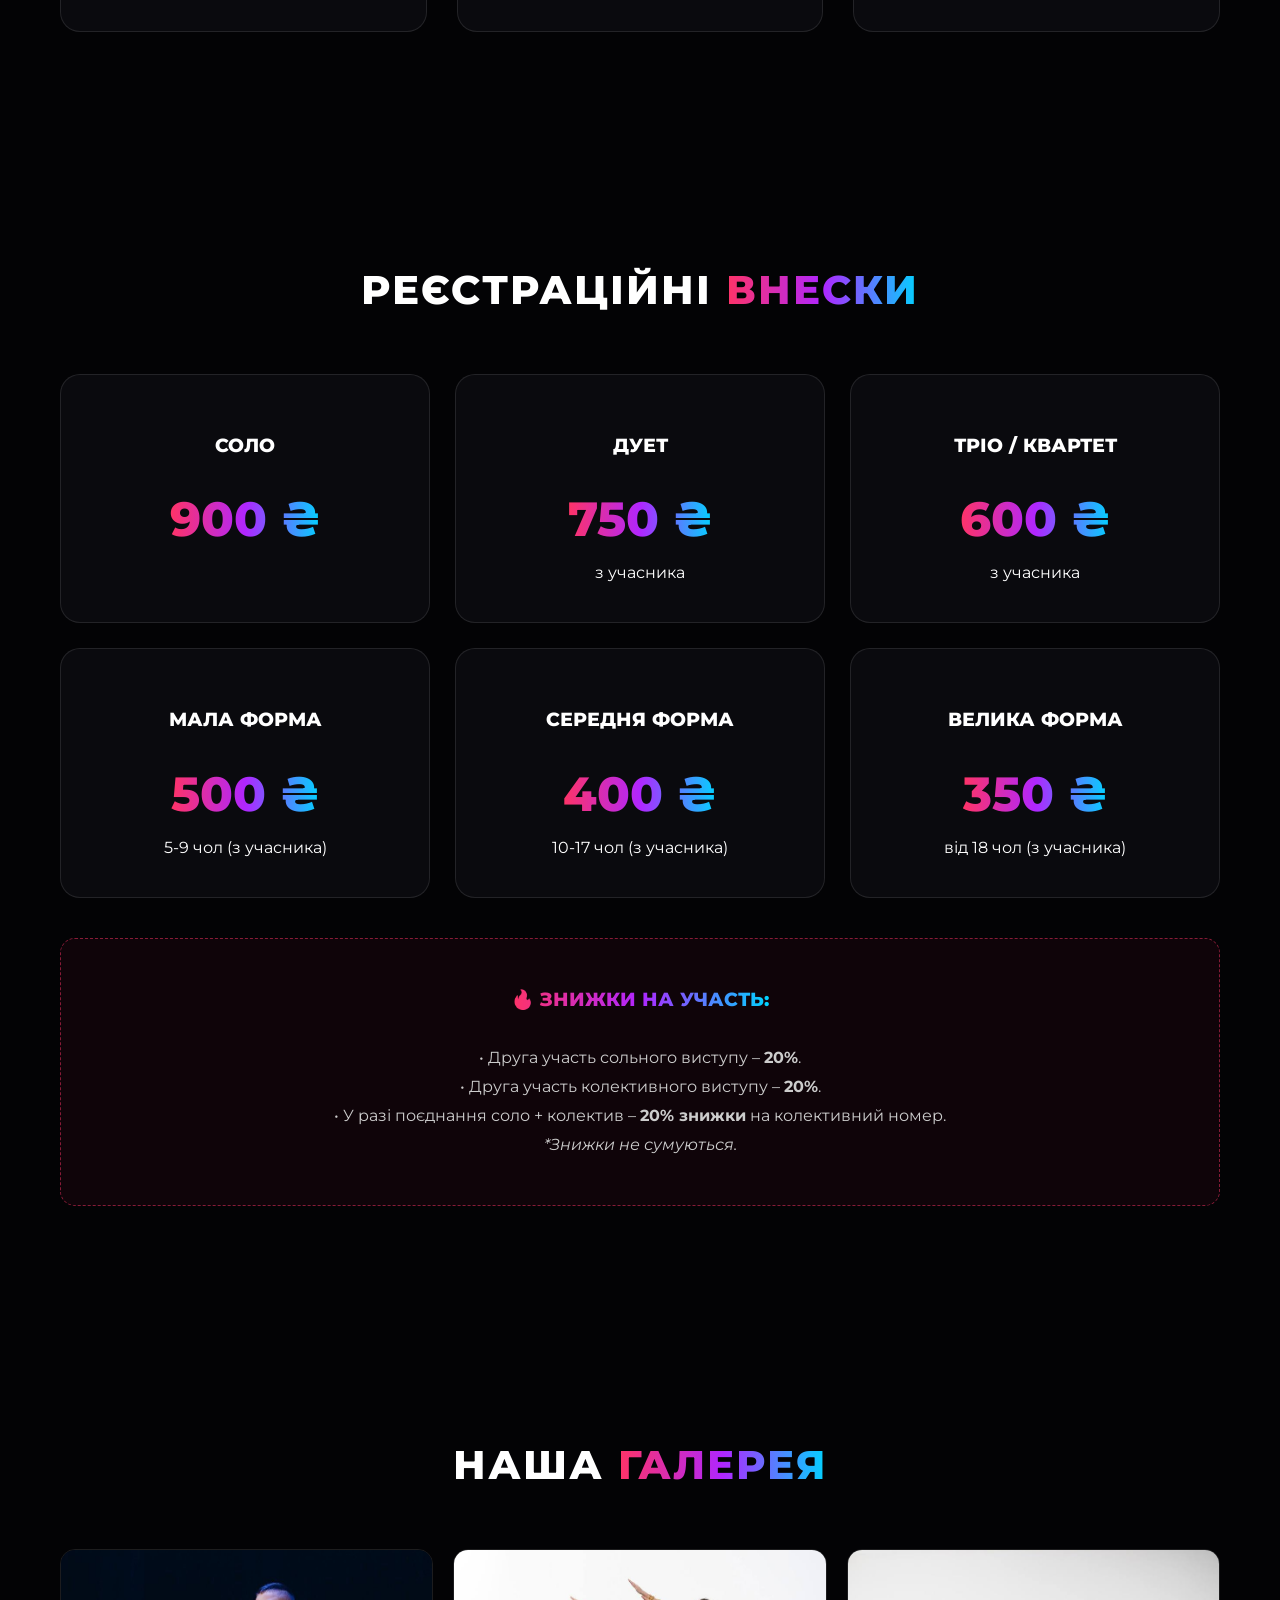
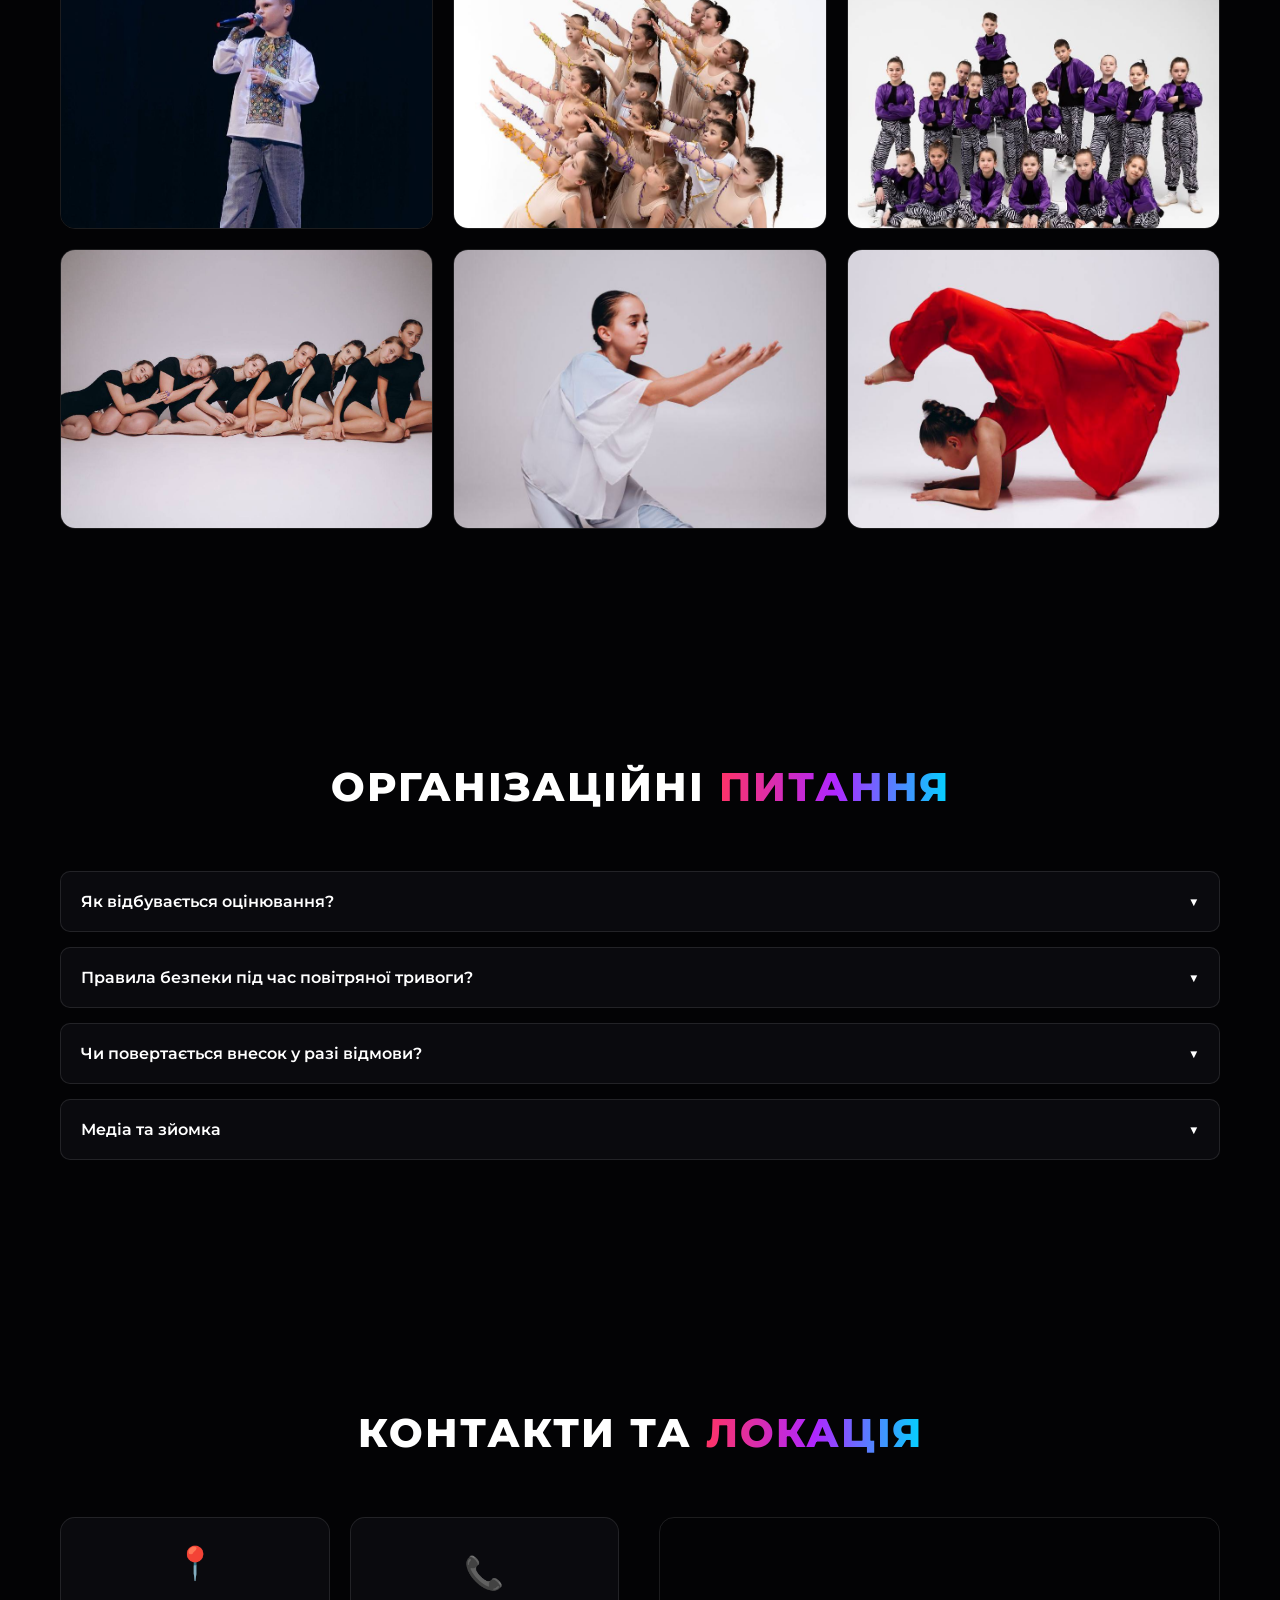
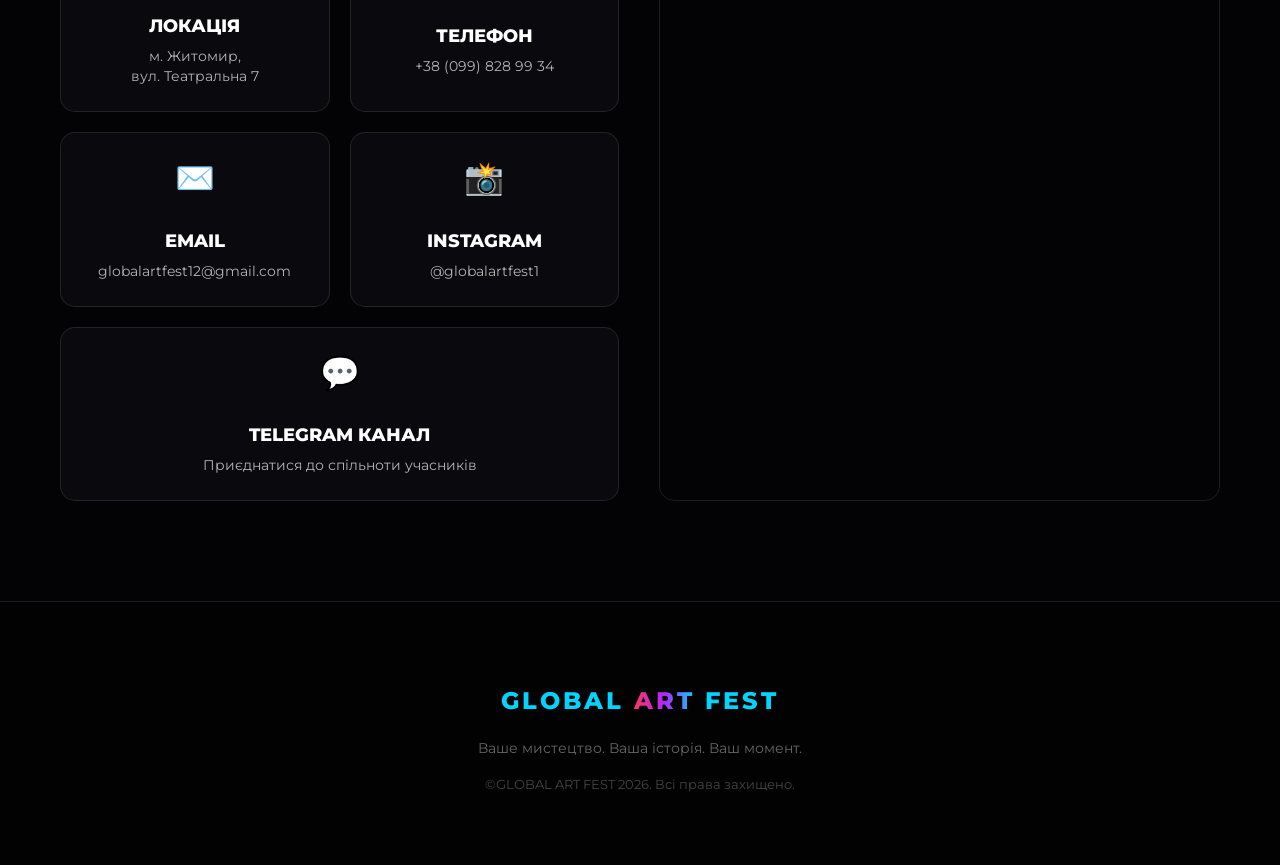
==== commit 121c0538: "Add contacts, floating actions and mobile menu" ====
--- a/index.html
+++ b/index.html
@@ -18,13 +18,21 @@
                 <img src="img/logo.png" alt="GLOBAL ART FEST" class="logo-img">
                 <span class="logo-text">GLOBAL <span style="color: #fff;">ART</span> FEST</span>
             </a>
-            <ul class="nav-links">
+            
+            <div class="hamburger" id="hamburger">
+                <span></span>
+                <span></span>
+                <span></span>
+            </div>
+
+            <ul class="nav-links" id="nav-links">
                 <li><a href="#steps">Участь</a></li>
                 <li><a href="#nominations">Номінації</a></li>
                 <li><a href="#info">Категорії</a></li>
                 <li><a href="#prices">Внески</a></li>
                 <li><a href="#gallery">Галерея</a></li>
                 <li><a href="#faq">Правила</a></li>
+                <li><a href="#contacts">Контакти</a></li>
             </ul>
         </div>
     </header>
@@ -261,6 +269,73 @@
         </div>
     </section>
 
+    <section class="section" id="contacts">
+        <h2 class="section-title hidden-anim">Контакти та <span class="gradient-text">Локація</span></h2>
+        
+        <div class="contacts-wrapper">
+            <div class="contacts-grid">
+                <a href="https://maps.app.goo.gl/YourMapLinkHere" target="_blank" rel="noopener noreferrer" class="contact-card glow-blue hidden-anim delay-1">
+                    <div class="contact-icon">📍</div>
+                    <h3>Локація</h3>
+                    <p>м. Житомир,<br>вул. Театральна 7</p>
+                </a>
+                
+                <a href="tel:+380998289934" class="contact-card glow-pink hidden-anim delay-2">
+                    <div class="contact-icon">📞</div>
+                    <h3>Телефон</h3>
+                    <p>+38 (099) 828 99 34</p>
+                </a>
+                
+                <a href="mailto:globalartfest12@gmail.com" class="contact-card glow-purple hidden-anim delay-3">
+                    <div class="contact-icon">✉️</div>
+                    <h3>Email</h3>
+                    <p>globalartfest12@gmail.com</p>
+                </a>
+
+                <a href="https://instagram.com/globalartfest1" target="_blank" rel="noopener noreferrer" class="contact-card glow-orange hidden-anim delay-4">
+                    <div class="contact-icon">📸</div>
+                    <h3>Instagram</h3>
+                    <p>@globalartfest1</p>
+                </a>
+                
+                <a href="https://t.me/+inKXOKIUGAs4MWFi" target="_blank" rel="noopener noreferrer" class="contact-card glow-green hidden-anim delay-5" style="grid-column: 1 / -1;">
+                    <div class="contact-icon">💬</div>
+                    <h3>Telegram Канал</h3>
+                    <p>Приєднатися до спільноти учасників</p>
+                </a>
+            </div>
+
+            <div class="map-container hidden-anim delay-6">
+                <iframe 
+                    src="https://www.google.com/maps/embed?pb=!1m18!1m12!1m3!1d2554.492582845233!2d28.6601449!3d50.2581699!2m3!1f0!2f0!3f0!3m2!1i1024!2i768!4f13.1!3m3!1m2!1s0x472c64bdfb5db905%3A0xc3cf93f9c6d48240!2z0LLRg9C70LjRhtGPINCi0LXQsNGC0YDQsNC70YzQvdCwLCA3LCDQltC40YLQvtC80LjRgCwg0JbQuNGC0L7QvNC40YDRgdGM0LrQsCDQvtCx0LvQsNGB0YLRjCwgMTAwMDE!5e0!3m2!1suk!2sua!4v1700000000000!5m2!1suk!2sua" 
+                    width="100%" 
+                    height="100%" 
+                    style="border:0;" 
+                    allowfullscreen="" 
+                    loading="lazy" 
+                    referrerpolicy="no-referrer-when-downgrade">
+                </iframe>
+            </div>
+        </div>
+    </section>
+
+    <div class="floating-btn-container" id="floating-btn-container">
+        <div class="floating-menu">
+            <a href="https://t.me/+inKXOKIUGAs4MWFi" target="_blank" rel="noopener noreferrer" class="float-item glow-green" title="Telegram Канал">
+                💬
+            </a>
+            <a href="https://instagram.com/globalartfest1" target="_blank" rel="noopener noreferrer" class="float-item glow-orange" title="Instagram">
+                📸
+            </a>
+            <a href="tel:+380998289934" class="float-item glow-pink" title="Зателефонувати">
+                📞
+            </a>
+        </div>
+        <button class="main-float-btn" id="main-float-btn">
+            <span class="btn-icon">✚</span>
+        </button>
+    </div>
+
     <footer>
         <p class="logo-text" style="font-size: 1.5rem;">GLOBAL <span class="gradient-text">ART</span> FEST</p>
         <p style="color: #666; font-size: 0.9rem; margin-top: 10px;">Ваше мистецтво. Ваша історія. Ваш момент.</p>
@@ -318,6 +393,39 @@
         document.querySelectorAll('.hidden-anim').forEach((el) => {
             observer.observe(el);
         });
+
+        // --- Мобільне меню (Гамбургер) ---
+        const hamburger = document.getElementById('hamburger');
+        const navLinks = document.getElementById('nav-links');
+
+        hamburger.addEventListener('click', () => {
+            hamburger.classList.toggle('active');
+            navLinks.classList.toggle('active');
+        });
+
+        document.querySelectorAll('.nav-links a').forEach(link => {
+            link.addEventListener('click', () => {
+                hamburger.classList.remove('active');
+                navLinks.classList.remove('active');
+            });
+        });
+
+        // --- Плаваюча кнопка зв'язку ---
+        const floatContainer = document.getElementById('floating-btn-container');
+        const mainFloatBtn = document.getElementById('main-float-btn');
+
+        // Відкриття/закриття при кліку
+        mainFloatBtn.addEventListener('click', (e) => {
+            e.stopPropagation(); 
+            floatContainer.classList.toggle('active');
+        });
+
+        // Закриття меню при кліку будь-де на сторінці
+        document.addEventListener('click', (e) => {
+            if (!floatContainer.contains(e.target)) {
+                floatContainer.classList.remove('active');
+            }
+        });
     </script>
 </body>
 </html>
--- a/style.css
+++ b/style.css
@@ -1,4 +1,8 @@
 /* Базові налаштування та змінні */
+*, *::before, *::after {
+    box-sizing: border-box;
+}
+
 :root {
     --bg-dark: #030305;
     --bg-card: #0a0a0e;
@@ -25,6 +29,12 @@
     color: var(--text-light);
     scroll-behavior: smooth;
     overflow-x: hidden;
+    width: 100%;
+}
+
+img {
+    max-width: 100%;
+    height: auto;
 }
 
 h1, h2, h3 {
@@ -47,7 +57,7 @@
     width: 100%;
     padding: 20px 0;
     z-index: 1000;
-    transition: all 0.2s ease; /* Прискорено */
+    transition: all 0.3s ease;
 }
 
 header.scrolled {
@@ -100,11 +110,28 @@
     text-transform: uppercase;
     font-weight: 600;
     letter-spacing: 1px;
-    transition: color 0.2s; /* Прискорено */
+    transition: color 0.25s ease;
 }
 
 .nav-links a:hover {
     color: #00d4ff;
+}
+
+/* --- СТИЛІ ГАМБУРГЕР МЕНЮ (Десктоп) --- */
+.hamburger {
+    display: none;
+    flex-direction: column;
+    gap: 6px;
+    cursor: pointer;
+    z-index: 1001; 
+}
+
+.hamburger span {
+    width: 30px;
+    height: 3px;
+    background-color: var(--text-light);
+    border-radius: 3px;
+    transition: all 0.3s ease;
 }
 
 /* Головний екран */
@@ -170,7 +197,7 @@
     border-radius: 30px;
     cursor: pointer;
     text-decoration: none;
-    transition: all 0.2s ease; /* Прискорено */
+    transition: all 0.25s ease;
     box-shadow: 0 10px 30px rgba(176, 38, 255, 0.4);
 }
 
@@ -197,8 +224,8 @@
 /* Кроки участі */
 .steps-grid {
     display: grid;
-    grid-template-columns: repeat(auto-fit, minmax(180px, 1fr));
-    gap: 20px;
+    grid-template-columns: repeat(auto-fit, minmax(150px, 1fr)); /* Змінили 180px на 150px */
+    gap: 15px; /* Трохи зменшили простір між ними, щоб точно все влізло */
 }
 
 .step-item {
@@ -207,7 +234,7 @@
     padding: 30px 20px;
     border-radius: 15px;
     text-align: center;
-    transition: all 0.2s; /* Прискорено */
+    transition: all 0.25s ease;
 }
 
 .step-item:hover {
@@ -243,6 +270,7 @@
 .tabs {
     display: flex;
     justify-content: center;
+    flex-wrap: wrap;
     gap: 20px;
     margin-bottom: 50px;
 }
@@ -257,7 +285,7 @@
     text-transform: uppercase;
     cursor: pointer;
     border-radius: 30px;
-    transition: all 0.2s; /* Прискорено */
+    transition: all 0.25s ease;
 }
 
 .tab-btn.active, .tab-btn:hover {
@@ -281,7 +309,7 @@
     padding: 35px 30px;
     border-radius: 15px;
     border: 1px solid var(--border-color);
-    transition: all 0.2s; /* Прискорено */
+    transition: all 0.25s ease;
 }
 
 .nomination-card:hover {
@@ -317,7 +345,7 @@
     border-radius: 20px;
     position: relative;
     overflow: hidden;
-    transition: all 0.2s ease; /* Прискорено */
+    transition: all 0.25s ease;
 }
 
 .info-card::before {
@@ -365,7 +393,7 @@
     padding: 40px 20px;
     text-align: center;
     border-radius: 20px;
-    transition: all 0.2s; /* Прискорено */
+    transition: all 0.25s ease;
 }
 
 .price-card:hover {
@@ -410,14 +438,14 @@
     overflow: hidden;
     border: 1px solid var(--border-color);
     aspect-ratio: 4 / 3; 
-    transition: all 0.2s ease; /* Прискорено */
+    transition: all 0.25s ease;
 }
 
 .gallery-item img {
     width: 100%;
     height: 100%;
     object-fit: cover;
-    transition: transform 0.3s ease; /* Прискорено масштабування фото */
+    transition: transform 0.35s ease;
 }
 
 .gallery-item:hover {
@@ -436,7 +464,7 @@
     margin-bottom: 15px;
     border-radius: 10px;
     overflow: hidden;
-    transition: all 0.2s; /* Прискорено */
+    transition: all 0.25s ease;
 }
 
 .faq-item:hover {
@@ -456,7 +484,7 @@
 .faq-answer {
     max-height: 0;
     overflow: hidden;
-    transition: max-height 0.2s ease; /* Прискорено розгортання відповіді */
+    transition: max-height 0.3s ease;
     padding: 0 20px;
     color: var(--text-muted);
     line-height: 1.6;
@@ -464,6 +492,156 @@
 
 .faq-item.active .faq-answer {
     padding: 0 20px 20px 20px;
+}
+
+/* Контакти та Локація */
+.contacts-wrapper {
+    display: flex;
+    gap: 40px;
+    align-items: stretch;
+}
+
+.contacts-grid {
+    flex: 1;
+    display: grid;
+    grid-template-columns: repeat(2, 1fr);
+    gap: 20px;
+}
+
+.contact-card {
+    background: var(--bg-card);
+    border: 1px solid var(--border-color);
+    padding: 25px 20px;
+    border-radius: 15px;
+    text-align: center;
+    text-decoration: none;
+    color: var(--text-light);
+    transition: all 0.25s ease;
+    display: flex;
+    flex-direction: column;
+    justify-content: center;
+    align-items: center;
+}
+
+.contact-card:hover {
+    transform: translateY(-5px);
+    border-color: #00d4ff;
+    box-shadow: 0 5px 25px rgba(0, 212, 255, 0.15);
+}
+
+.contact-card.glow-orange:hover { border-color: #ff8a00; box-shadow: 0 5px 25px rgba(255, 138, 0, 0.15); }
+.contact-card.glow-pink:hover { border-color: #ff0844; box-shadow: 0 5px 25px rgba(255, 8, 68, 0.15); }
+.contact-card.glow-purple:hover { border-color: #b026ff; box-shadow: 0 5px 25px rgba(176, 38, 255, 0.15); }
+.contact-card.glow-green:hover { border-color: #00f2fe; box-shadow: 0 5px 25px rgba(0, 242, 254, 0.15); }
+
+.contact-icon {
+    font-size: 2rem;
+    margin-bottom: 15px;
+}
+
+.contact-card h3 {
+    font-size: 1.1rem;
+    margin-bottom: 10px;
+    color: #fff;
+}
+
+.contact-card p {
+    font-size: 0.9rem;
+    color: var(--text-muted);
+    margin: 0;
+    line-height: 1.4;
+}
+
+.map-container {
+    flex: 1;
+    border-radius: 15px;
+    overflow: hidden;
+    border: 1px solid var(--border-color);
+    min-height: 400px;
+    transition: all 0.25s ease;
+}
+
+.map-container:hover {
+    border-color: #b026ff;
+    box-shadow: 0 5px 25px rgba(176, 38, 255, 0.15);
+}
+
+/* --- Плаваюча кнопка зв'язку --- */
+.floating-btn-container {
+    position: fixed;
+    bottom: 30px;
+    right: 30px;
+    z-index: 1000;
+    display: flex;
+    flex-direction: column;
+    align-items: center;
+    gap: 15px;
+}
+
+.floating-menu {
+    display: flex;
+    flex-direction: column;
+    gap: 15px;
+    opacity: 0;
+    visibility: hidden;
+    transform: translateY(20px) scale(0.8);
+    transition: all 0.3s cubic-bezier(0.175, 0.885, 0.32, 1.275);
+    transform-origin: bottom center;
+}
+
+.floating-btn-container.active .floating-menu {
+    opacity: 1;
+    visibility: visible;
+    transform: translateY(0) scale(1);
+}
+
+.float-item {
+    width: 50px;
+    height: 50px;
+    border-radius: 50%;
+    background: var(--bg-card);
+    border: 1px solid var(--border-color);
+    color: white;
+    display: flex;
+    justify-content: center;
+    align-items: center;
+    font-size: 1.5rem;
+    text-decoration: none;
+    transition: all 0.25s ease;
+    box-shadow: 0 4px 15px rgba(0,0,0,0.5);
+}
+
+.float-item.glow-green:hover { border-color: #00f2fe; box-shadow: 0 0 20px rgba(0, 242, 254, 0.5); background: rgba(0, 242, 254, 0.1); }
+.float-item.glow-orange:hover { border-color: #ff8a00; box-shadow: 0 0 20px rgba(255, 138, 0, 0.5); background: rgba(255, 138, 0, 0.1); }
+.float-item.glow-pink:hover { border-color: #ff0844; box-shadow: 0 0 20px rgba(255, 8, 68, 0.5); background: rgba(255, 8, 68, 0.1); }
+
+.main-float-btn {
+    width: 65px;
+    height: 65px;
+    border-radius: 50%;
+    background: var(--grad-main);
+    border: none;
+    color: white;
+    font-size: 2rem;
+    cursor: pointer;
+    display: flex;
+    justify-content: center;
+    align-items: center;
+    box-shadow: 0 5px 20px rgba(176, 38, 255, 0.4);
+    transition: transform 0.3s ease, box-shadow 0.3s ease;
+}
+
+.main-float-btn:hover {
+    transform: scale(1.05);
+    box-shadow: 0 8px 30px rgba(0, 212, 255, 0.6);
+}
+
+.main-float-btn .btn-icon {
+    transition: transform 0.4s cubic-bezier(0.68, -0.55, 0.265, 1.55);
+}
+
+.floating-btn-container.active .main-float-btn .btn-icon {
+    transform: rotate(135deg); 
 }
 
 /* Підвал */
@@ -478,7 +656,7 @@
 .hidden-anim {
     opacity: 0;
     transform: translateY(50px);
-    transition: all 0.8s ease-out; /* Цей час не міняв, щоб поява була плавною */
+    transition: all 0.8s ease-out; 
 }
 
 .show-anim {
@@ -495,7 +673,7 @@
 .delay-7 { transition-delay: 0.7s; } 
 .delay-8 { transition-delay: 0.8s; }
 
-/* Адаптивність (Мобильна версія та Планшети) */
+/* Адаптивність для планшетів */
 @media (max-width: 992px) {
     .prices-grid,
     .gallery-grid {
@@ -503,15 +681,158 @@
     }
 }
 
+/* --- АДАПТИВНІСТЬ ДЛЯ МОБІЛЬНИХ ПРИСТРОЇВ (ГАМБУРГЕР ТА СІТКА) --- */
 @media (max-width: 768px) {
     .hero h1 { font-size: 3rem; }
     .hero .desc { font-size: 1rem; }
-    .nav-links { display: none; }
-    .section-title { font-size: 2rem; }
+    .section-title { font-size: 1.8rem; }
     .logo-text { font-size: 1.2rem; }
     
+    /* Дозволяємо тексту переноситись, щоб не ламав сітку */
+    .nomination-card h3,
+    .nomination-card p,
+    .contact-card p,
+    .contact-card h3 {
+        word-wrap: break-word;
+        overflow-wrap: break-word;
+        hyphens: auto;
+    }
+    
+    /* Показуємо гамбургер, робимо меню випадаючим */
+    .hamburger {
+        display: flex;
+    }
+
+    .nav-links {
+        position: absolute;
+        top: 100%;
+        left: 0;
+        width: 100%;
+        background: rgba(10, 10, 14, 0.98);
+        backdrop-filter: blur(15px);
+        flex-direction: column;
+        align-items: center;
+        padding: 30px 0;
+        gap: 20px;
+        border-bottom: 1px solid var(--border-color);
+        clip-path: polygon(0 0, 100% 0, 100% 0, 0 0);
+        transition: clip-path 0.4s ease-in-out;
+    }
+
+    .nav-links.active {
+        clip-path: polygon(0 0, 100% 0, 100% 100%, 0 100%);
+    }
+
+    /* Анімація гамбургера в хрестик */
+    .hamburger.active span:nth-child(1) {
+        transform: translateY(9px) rotate(45deg);
+        background: #00d4ff;
+    }
+    .hamburger.active span:nth-child(2) {
+        opacity: 0;
+    }
+    .hamburger.active span:nth-child(3) {
+        transform: translateY(-9px) rotate(-45deg);
+        background: #ff3366;
+    }
+
+    /* --- РОБИМО ПО ДВА ЕЛЕМЕНТИ В РЯД --- */
+    .steps-grid,
+    .tab-content.active,
     .prices-grid,
     .gallery-grid {
+        display: grid;
+        grid-template-columns: repeat(2, 1fr);
+        gap: 15px;
+    }
+
+    /* --- Категорії та Умови: ПО ОДНОМУ В РЯД --- */
+    .info-grid {
+        display: grid;
         grid-template-columns: 1fr;
-    }
+        gap: 20px;
+    }
+
+    /* --- Контакти: ПО 2 В РЯД, ОСТАННІЙ НА ВСЮ ШИРИНУ --- */
+    .contacts-wrapper {
+        flex-direction: column;
+    }
+    
+    .contacts-grid {
+        grid-template-columns: repeat(2, 1fr);
+        gap: 10px; /* Трохи менший відступ між картками */
+    }
+    
+    /* Дозволяємо Telegram-картці розтягнутися на обидві колонки */
+    .contact-card[style*="grid-column"] {
+        grid-column: 1 / -1 !important;
+    }
+
+    /* Зменшуємо іконки та текст, щоб вони гарно помістилися у вузькі картки */
+    .contact-card { 
+        padding: 15px 5px; 
+    }
+    .contact-icon { 
+        font-size: 1.5rem; 
+        margin-bottom: 8px; 
+    }
+    .contact-card h3 { 
+        font-size: 0.9rem; 
+        margin-bottom: 5px; 
+    }
+    .contact-card p { 
+        font-size: 0.75rem; 
+        line-height: 1.3;
+    }
+    
+    .map-container {
+    width: 100%;
+    height: 300px;
+    border-radius: 20px; /* Згідно з вашим дизайном */
+    overflow: hidden;    /* Щоб карта не виходила за закруглені кути */
+    position: relative;
+    }
+
+    .map-container iframe {
+        position: absolute;
+        top: 0;
+        left: 0;
+        width: 100% !important;
+        height: 100% !important;
+        border: 0;
+    }
+
+    /* Плаваюча кнопка для мобільних */
+    .floating-btn-container {
+        bottom: 20px;
+        right: 20px;
+    }
+    .main-float-btn {
+        width: 55px;
+        height: 55px;
+        font-size: 1.5rem;
+    }
+    .float-item {
+        width: 45px;
+        height: 45px;
+        font-size: 1.2rem;
+    }
+
+    /* Зменшуємо шрифти та відступи під 2 колонки */
+    .step-item { padding: 20px 10px; }
+    .step-num { width: 40px; height: 40px; line-height: 40px; font-size: 1rem; margin-bottom: 10px; }
+    .step-item p { font-size: 0.8rem; }
+
+    .nomination-card { padding: 15px 10px; }
+    .nomination-card h3 { font-size: 1rem; margin-bottom: 10px; line-height: 1.3; }
+    .nomination-card p { font-size: 0.75rem; }
+
+    /* Комфортні розміри для карток Категорій (на всю ширину) */
+    .info-card { padding: 30px 20px; }
+    .info-card h3 { font-size: 1.3rem; margin-bottom: 15px; }
+    .info-list li { font-size: 0.95rem; }
+
+    .price-card { padding: 25px 10px; }
+    .price-amount { font-size: 1.8rem; }
+    .price-desc { font-size: 0.8rem; }
 }
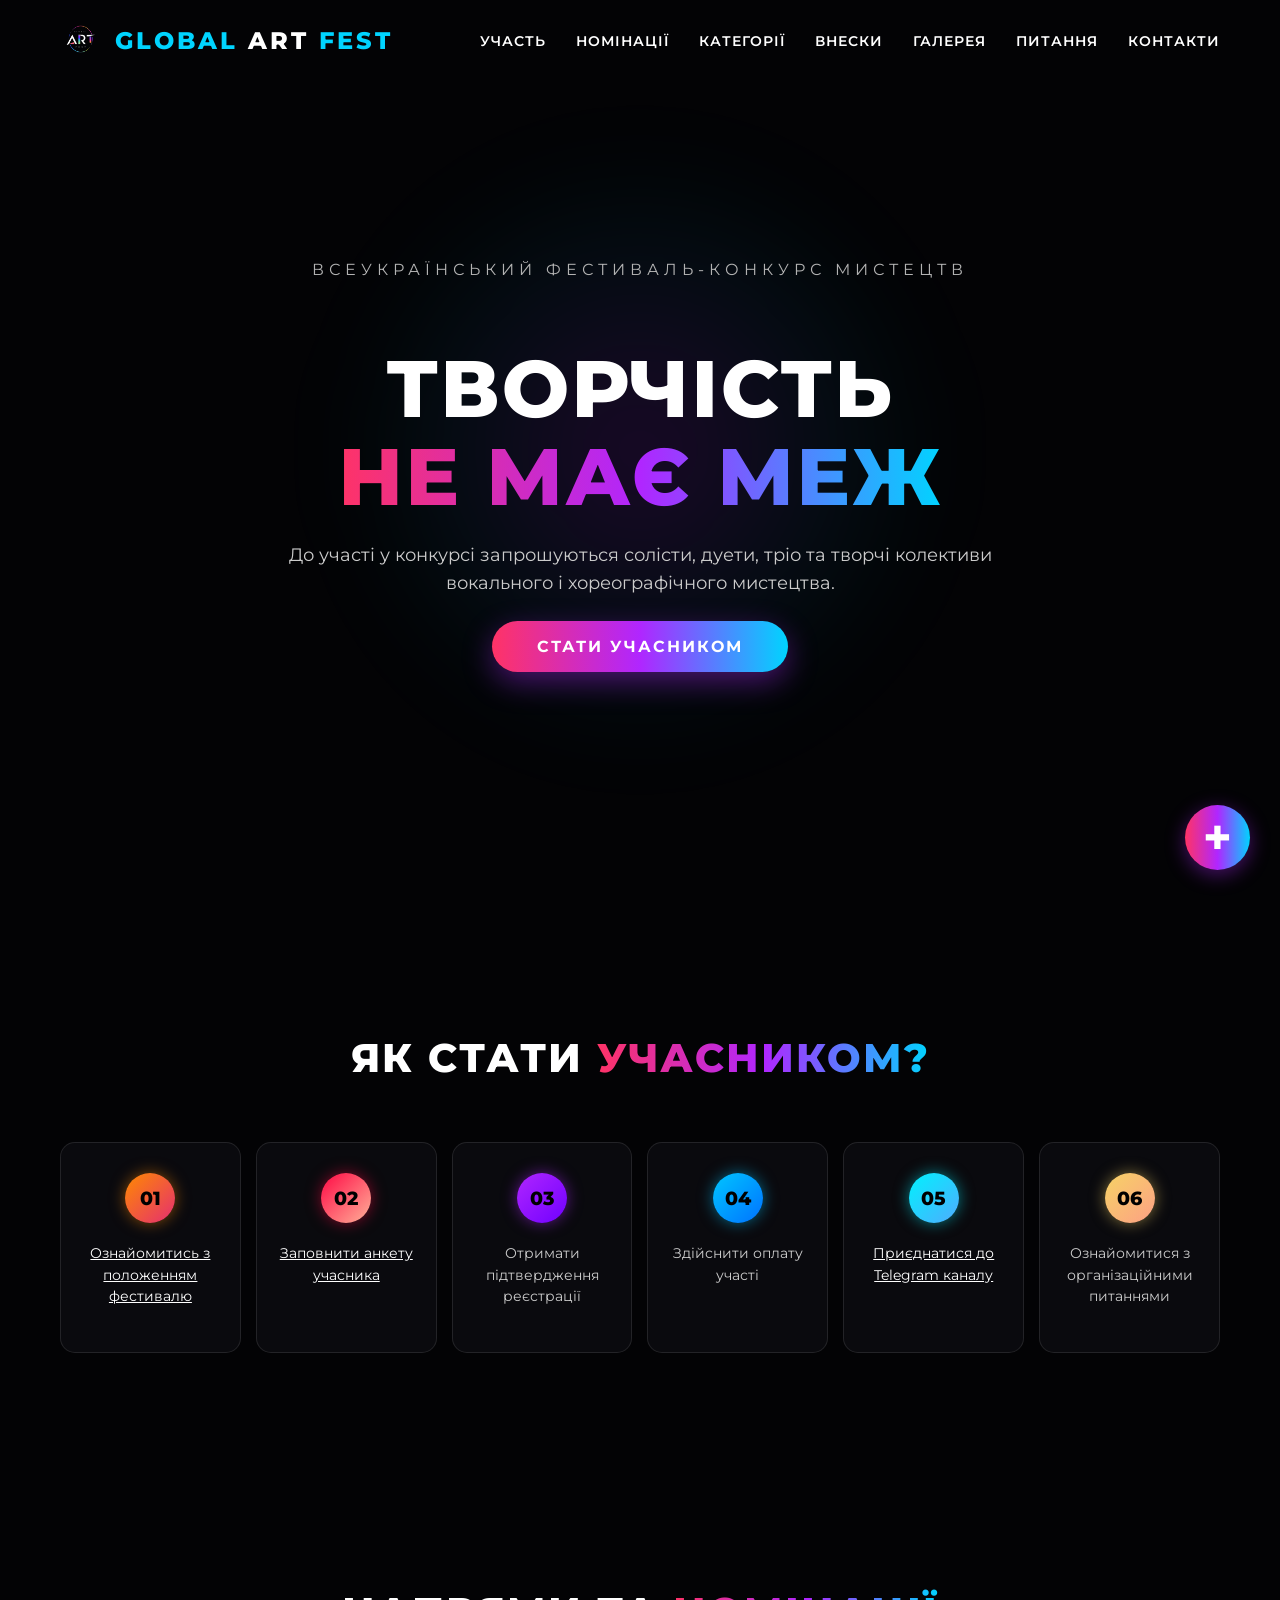
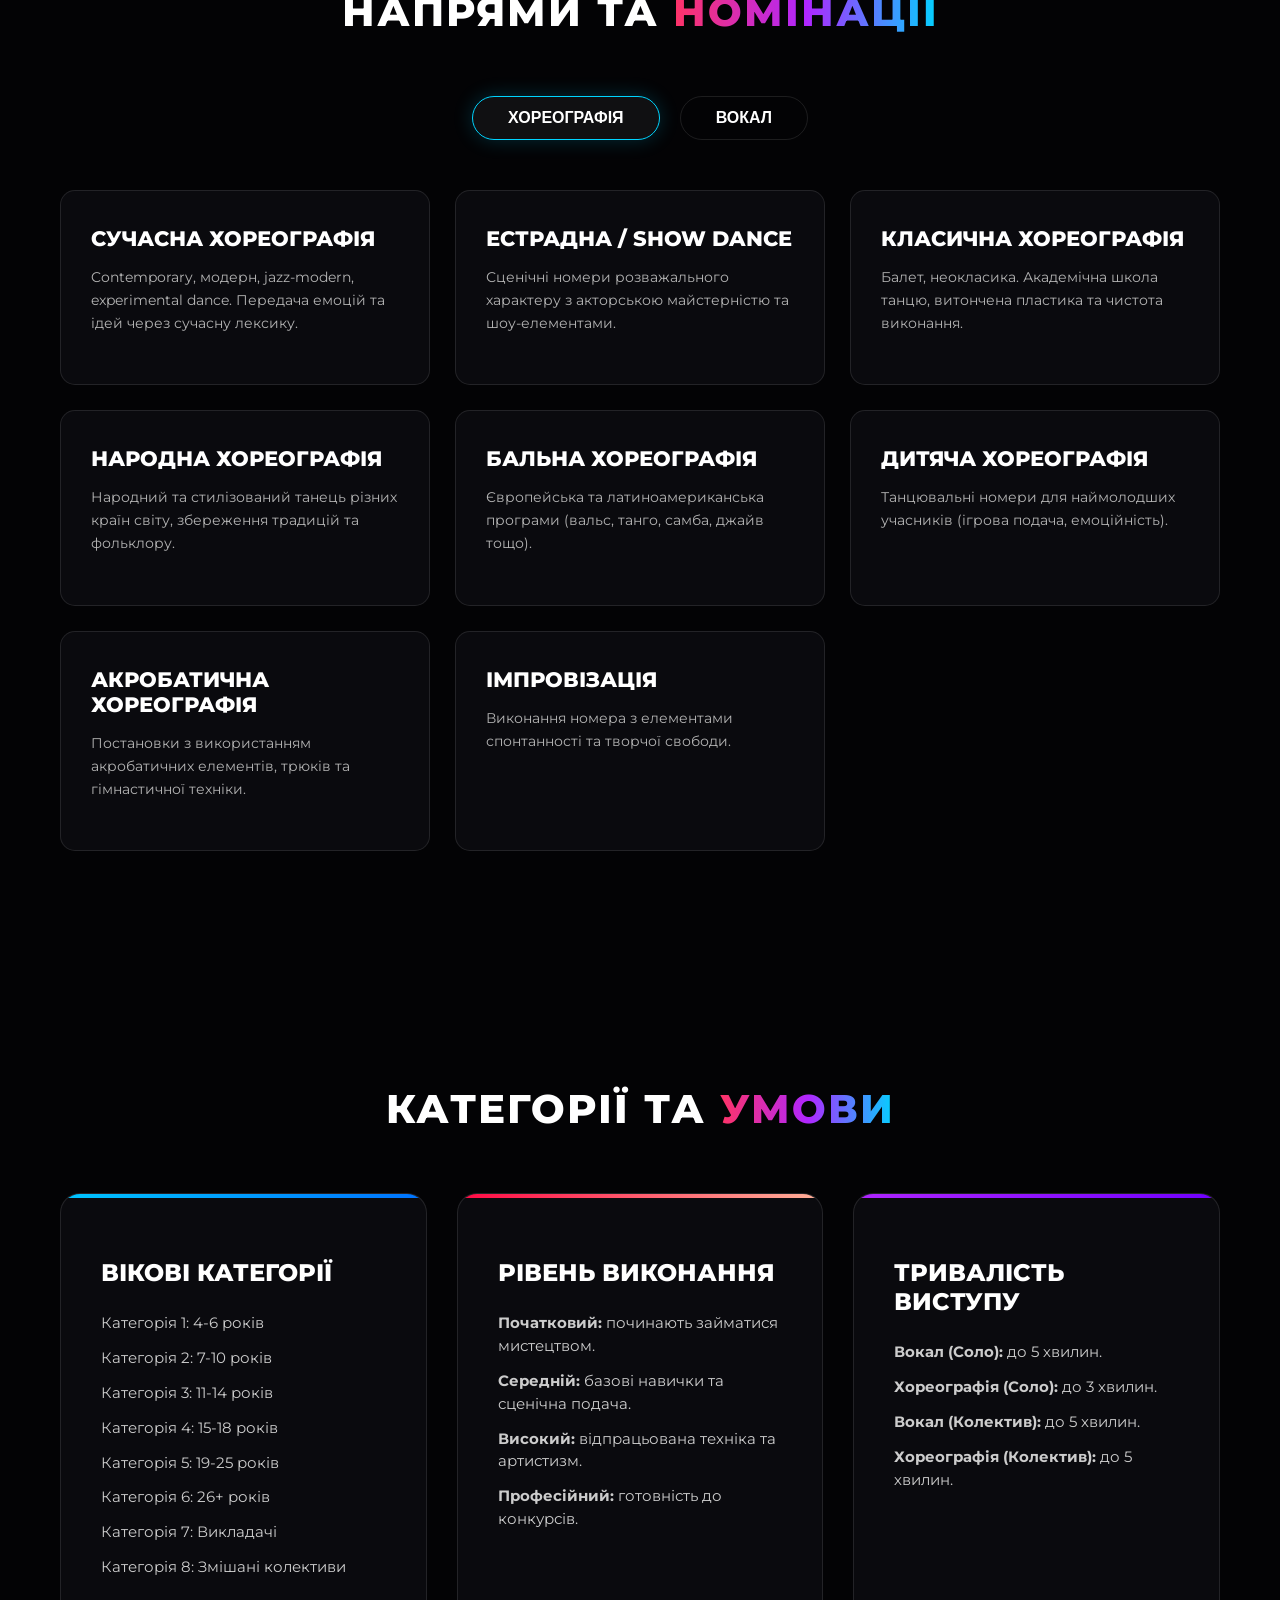
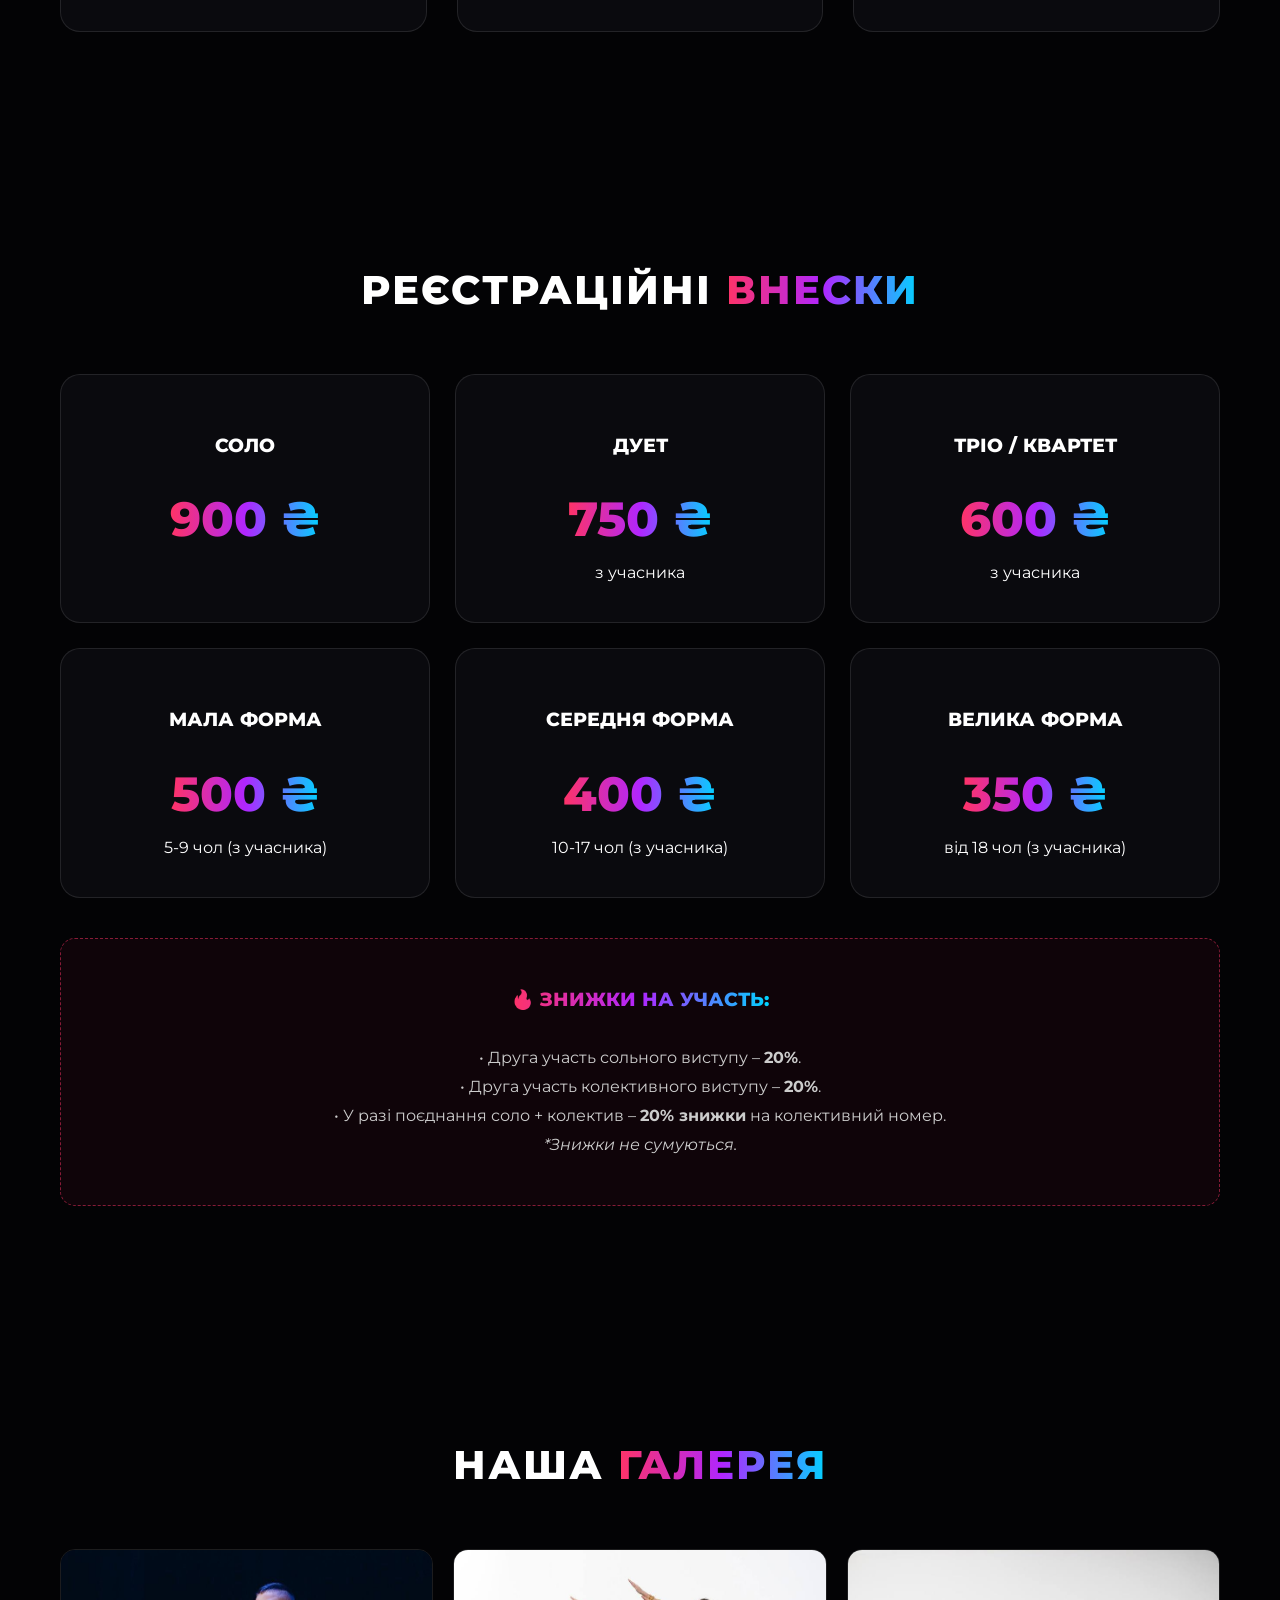
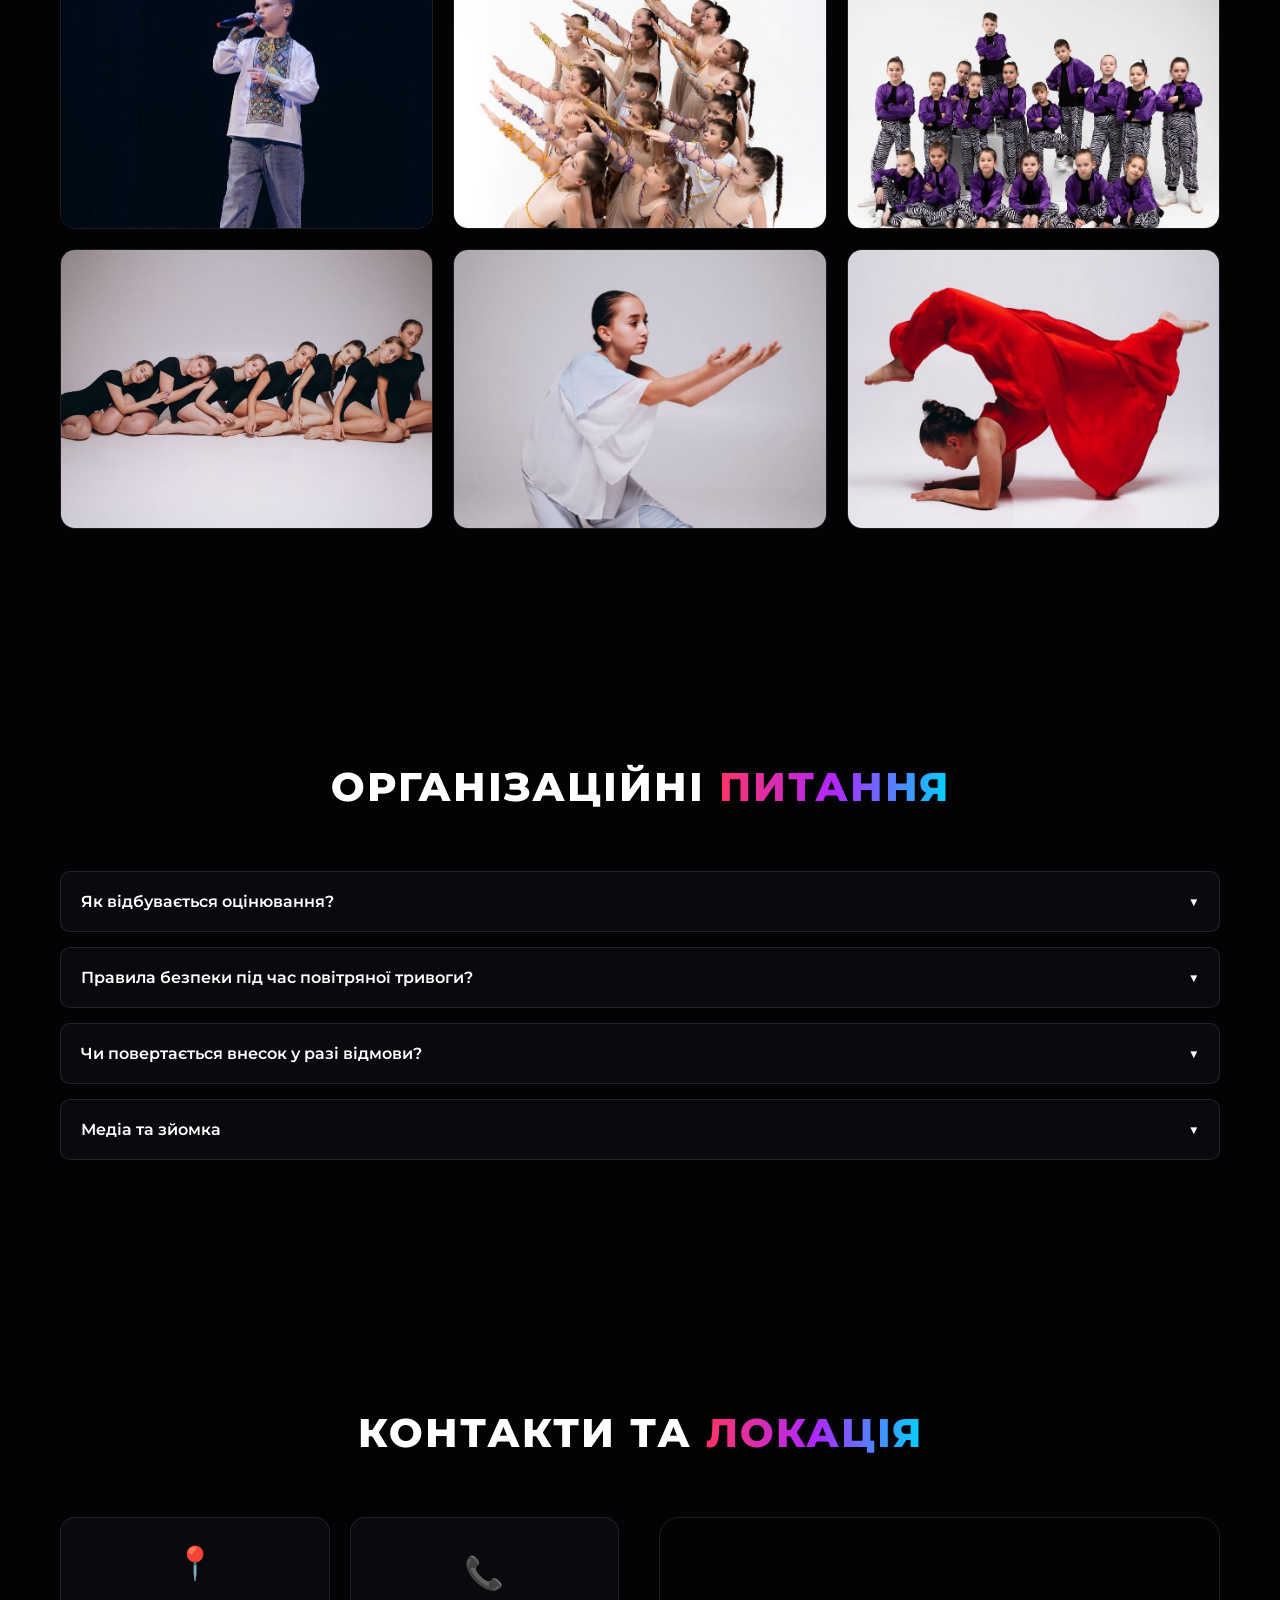
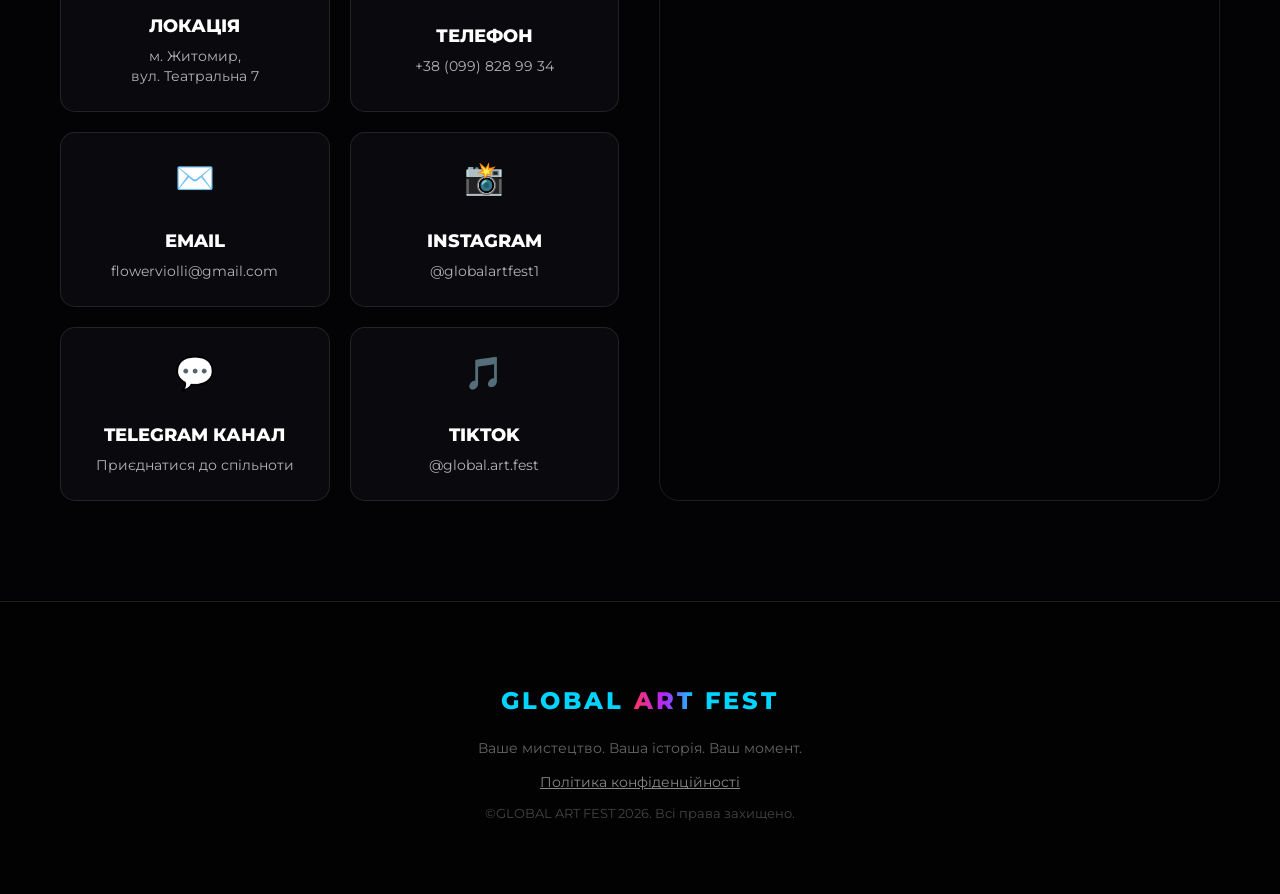
==== commit a586104f: "Add privacy page; update contacts & map" ====
--- a/index.html
+++ b/index.html
@@ -31,7 +31,7 @@
                 <li><a href="#info">Категорії</a></li>
                 <li><a href="#prices">Внески</a></li>
                 <li><a href="#gallery">Галерея</a></li>
-                <li><a href="#faq">Правила</a></li>
+                <li><a href="#faq">Питання</a></li>
                 <li><a href="#contacts">Контакти</a></li>
             </ul>
         </div>
@@ -66,10 +66,10 @@
                 <div class="step-num gradient-blue">04</div>
                 <p>Здійснити оплату участі</p>
             </div>
-            <div class="step-item glow-green hidden-anim delay-5">
+            <a href="https://t.me/+inKXOKIUGAs4MWFi" target="_blank" rel="noopener noreferrer" class="step-item glow-green hidden-anim delay-5" style="text-decoration: none; cursor: pointer;">
                 <div class="step-num gradient-green">05</div>
-                <p>Приєднатися до Telegram каналу</p>
-            </div>
+                <p style="text-decoration: underline; color: #fff;">Приєднатися до Telegram каналу</p>
+            </a>
             <div class="step-item glow-yellow hidden-anim delay-6">
                 <div class="step-num gradient-yellow">06</div>
                 <p>Ознайомитися з організаційними питаннями</p>
@@ -274,7 +274,7 @@
         
         <div class="contacts-wrapper">
             <div class="contacts-grid">
-                <a href="https://maps.app.goo.gl/YourMapLinkHere" target="_blank" rel="noopener noreferrer" class="contact-card glow-blue hidden-anim delay-1">
+                <a href="https://www.google.com/maps/search/?api=1&query=Житомир,+вул.+Театральна+7" target="_blank" rel="noopener noreferrer" class="contact-card glow-blue hidden-anim delay-1">
                     <div class="contact-icon">📍</div>
                     <h3>Локація</h3>
                     <p>м. Житомир,<br>вул. Театральна 7</p>
@@ -286,10 +286,10 @@
                     <p>+38 (099) 828 99 34</p>
                 </a>
                 
-                <a href="mailto:globalartfest12@gmail.com" class="contact-card glow-purple hidden-anim delay-3">
+                <a href="mailto:flowerviolli@gmail.com" class="contact-card glow-purple hidden-anim delay-3">
                     <div class="contact-icon">✉️</div>
                     <h3>Email</h3>
-                    <p>globalartfest12@gmail.com</p>
+                    <p>flowerviolli@gmail.com</p>
                 </a>
 
                 <a href="https://instagram.com/globalartfest1" target="_blank" rel="noopener noreferrer" class="contact-card glow-orange hidden-anim delay-4">
@@ -298,18 +298,22 @@
                     <p>@globalartfest1</p>
                 </a>
                 
-                <a href="https://t.me/+inKXOKIUGAs4MWFi" target="_blank" rel="noopener noreferrer" class="contact-card glow-green hidden-anim delay-5" style="grid-column: 1 / -1;">
+                <a href="https://t.me/+inKXOKIUGAs4MWFi" target="_blank" rel="noopener noreferrer" class="contact-card glow-green hidden-anim delay-5">
                     <div class="contact-icon">💬</div>
                     <h3>Telegram Канал</h3>
-                    <p>Приєднатися до спільноти учасників</p>
+                    <p>Приєднатися до спільноти</p>
+                </a>
+
+                <a href="https://www.tiktok.com/@global.art.fest?_r=1&_t=ZS-95MOgvZJ08j" target="_blank" rel="noopener noreferrer" class="contact-card glow-blue hidden-anim delay-6">
+                    <div class="contact-icon">🎵</div>
+                    <h3>TikTok</h3>
+                    <p>@global.art.fest</p>
                 </a>
             </div>
 
             <div class="map-container hidden-anim delay-6">
                 <iframe 
-                    src="https://www.google.com/maps/embed?pb=!1m18!1m12!1m3!1d2554.492582845233!2d28.6601449!3d50.2581699!2m3!1f0!2f0!3f0!3m2!1i1024!2i768!4f13.1!3m3!1m2!1s0x472c64bdfb5db905%3A0xc3cf93f9c6d48240!2z0LLRg9C70LjRhtGPINCi0LXQsNGC0YDQsNC70YzQvdCwLCA3LCDQltC40YLQvtC80LjRgCwg0JbQuNGC0L7QvNC40YDRgdGM0LrQsCDQvtCx0LvQsNGB0YLRjCwgMTAwMDE!5e0!3m2!1suk!2sua!4v1700000000000!5m2!1suk!2sua" 
-                    width="100%" 
-                    height="100%" 
+                    src="https://maps.google.com/maps?q=Житомир,%20вул.%20Театральна%207&t=&z=15&ie=UTF8&iwloc=&output=embed" 
                     style="border:0;" 
                     allowfullscreen="" 
                     loading="lazy" 
@@ -339,7 +343,12 @@
     <footer>
         <p class="logo-text" style="font-size: 1.5rem;">GLOBAL <span class="gradient-text">ART</span> FEST</p>
         <p style="color: #666; font-size: 0.9rem; margin-top: 10px;">Ваше мистецтво. Ваша історія. Ваш момент.</p>
-        <p style="color: #444; font-size: 0.8rem; margin-top: 20px;">©GLOBAL ART FEST 2026. Всі права захищено.</p>
+        
+        <div style="margin-top: 15px;">
+            <a href="privacy.html" target="_blank" style="color: #888; text-decoration: underline; font-size: 0.85rem; transition: color 0.3s;" onmouseover="this.style.color='#00d4ff'" onmouseout="this.style.color='#888'">Політика конфіденційності</a>
+        </div>
+
+        <p style="color: #444; font-size: 0.8rem; margin-top: 15px;">©GLOBAL ART FEST 2026. Всі права захищено.</p>
     </footer>
 
     <script>
--- a/style.css
+++ b/style.css
@@ -110,7 +110,7 @@
     text-transform: uppercase;
     font-weight: 600;
     letter-spacing: 1px;
-    transition: color 0.25s ease;
+    transition: color 0.15s ease;
 }
 
 .nav-links a:hover {
@@ -197,7 +197,7 @@
     border-radius: 30px;
     cursor: pointer;
     text-decoration: none;
-    transition: all 0.25s ease;
+    transition: all 0.15s ease;
     box-shadow: 0 10px 30px rgba(176, 38, 255, 0.4);
 }
 
@@ -224,8 +224,8 @@
 /* Кроки участі */
 .steps-grid {
     display: grid;
-    grid-template-columns: repeat(auto-fit, minmax(150px, 1fr)); /* Змінили 180px на 150px */
-    gap: 15px; /* Трохи зменшили простір між ними, щоб точно все влізло */
+    grid-template-columns: repeat(auto-fit, minmax(150px, 1fr));
+    gap: 15px;
 }
 
 .step-item {
@@ -234,7 +234,7 @@
     padding: 30px 20px;
     border-radius: 15px;
     text-align: center;
-    transition: all 0.25s ease;
+    transition: all 0.15s ease;
 }
 
 .step-item:hover {
@@ -285,7 +285,7 @@
     text-transform: uppercase;
     cursor: pointer;
     border-radius: 30px;
-    transition: all 0.25s ease;
+    transition: all 0.15s ease;
 }
 
 .tab-btn.active, .tab-btn:hover {
@@ -309,7 +309,7 @@
     padding: 35px 30px;
     border-radius: 15px;
     border: 1px solid var(--border-color);
-    transition: all 0.25s ease;
+    transition: all 0.15s ease;
 }
 
 .nomination-card:hover {
@@ -345,7 +345,7 @@
     border-radius: 20px;
     position: relative;
     overflow: hidden;
-    transition: all 0.25s ease;
+    transition: all 0.15s ease;
 }
 
 .info-card::before {
@@ -393,7 +393,7 @@
     padding: 40px 20px;
     text-align: center;
     border-radius: 20px;
-    transition: all 0.25s ease;
+    transition: all 0.15s ease;
 }
 
 .price-card:hover {
@@ -438,7 +438,7 @@
     overflow: hidden;
     border: 1px solid var(--border-color);
     aspect-ratio: 4 / 3; 
-    transition: all 0.25s ease;
+    transition: all 0.15s ease;
 }
 
 .gallery-item img {
@@ -464,7 +464,7 @@
     margin-bottom: 15px;
     border-radius: 10px;
     overflow: hidden;
-    transition: all 0.25s ease;
+    transition: all 0.15s ease;
 }
 
 .faq-item:hover {
@@ -516,7 +516,7 @@
     text-align: center;
     text-decoration: none;
     color: var(--text-light);
-    transition: all 0.25s ease;
+    transition: all 0.15s ease;
     display: flex;
     flex-direction: column;
     justify-content: center;
@@ -554,11 +554,22 @@
 
 .map-container {
     flex: 1;
-    border-radius: 15px;
+    width: 100%;
+    border-radius: 20px;
+    min-height: 200px;
     overflow: hidden;
     border: 1px solid var(--border-color);
-    min-height: 400px;
-    transition: all 0.25s ease;
+    position: relative;
+    transition: all 0.15s ease;
+}
+
+.map-container iframe {
+    position: absolute;
+    top: 0;
+    left: 0;
+    width: 100% !important;
+    height: 100% !important;
+    border: 0;
 }
 
 .map-container:hover {
@@ -607,7 +618,7 @@
     align-items: center;
     font-size: 1.5rem;
     text-decoration: none;
-    transition: all 0.25s ease;
+    transition: all 0.15s ease;
     box-shadow: 0 4px 15px rgba(0,0,0,0.5);
 }
 
@@ -628,7 +639,7 @@
     justify-content: center;
     align-items: center;
     box-shadow: 0 5px 20px rgba(176, 38, 255, 0.4);
-    transition: transform 0.3s ease, box-shadow 0.3s ease;
+    transition: transform 0.2s ease, box-shadow 0.2s ease;
 }
 
 .main-float-btn:hover {
@@ -688,7 +699,6 @@
     .section-title { font-size: 1.8rem; }
     .logo-text { font-size: 1.2rem; }
     
-    /* Дозволяємо тексту переноситись, щоб не ламав сітку */
     .nomination-card h3,
     .nomination-card p,
     .contact-card p,
@@ -698,7 +708,6 @@
         hyphens: auto;
     }
     
-    /* Показуємо гамбургер, робимо меню випадаючим */
     .hamburger {
         display: flex;
     }
@@ -723,7 +732,6 @@
         clip-path: polygon(0 0, 100% 0, 100% 100%, 0 100%);
     }
 
-    /* Анімація гамбургера в хрестик */
     .hamburger.active span:nth-child(1) {
         transform: translateY(9px) rotate(45deg);
         background: #00d4ff;
@@ -736,7 +744,6 @@
         background: #ff3366;
     }
 
-    /* --- РОБИМО ПО ДВА ЕЛЕМЕНТИ В РЯД --- */
     .steps-grid,
     .tab-content.active,
     .prices-grid,
@@ -746,7 +753,6 @@
         gap: 15px;
     }
 
-    /* --- Категорії та Умови: ПО ОДНОМУ В РЯД --- */
     .info-grid {
         display: grid;
         grid-template-columns: 1fr;
@@ -760,15 +766,13 @@
     
     .contacts-grid {
         grid-template-columns: repeat(2, 1fr);
-        gap: 10px; /* Трохи менший відступ між картками */
+        gap: 10px;
     }
     
-    /* Дозволяємо Telegram-картці розтягнутися на обидві колонки */
     .contact-card[style*="grid-column"] {
         grid-column: 1 / -1 !important;
     }
 
-    /* Зменшуємо іконки та текст, щоб вони гарно помістилися у вузькі картки */
     .contact-card { 
         padding: 15px 5px; 
     }
@@ -786,20 +790,7 @@
     }
     
     .map-container {
-    width: 100%;
-    height: 300px;
-    border-radius: 20px; /* Згідно з вашим дизайном */
-    overflow: hidden;    /* Щоб карта не виходила за закруглені кути */
-    position: relative;
-    }
-
-    .map-container iframe {
-        position: absolute;
-        top: 0;
-        left: 0;
-        width: 100% !important;
-        height: 100% !important;
-        border: 0;
+        height: 300px;
     }
 
     /* Плаваюча кнопка для мобільних */
@@ -818,7 +809,6 @@
         font-size: 1.2rem;
     }
 
-    /* Зменшуємо шрифти та відступи під 2 колонки */
     .step-item { padding: 20px 10px; }
     .step-num { width: 40px; height: 40px; line-height: 40px; font-size: 1rem; margin-bottom: 10px; }
     .step-item p { font-size: 0.8rem; }
@@ -827,7 +817,6 @@
     .nomination-card h3 { font-size: 1rem; margin-bottom: 10px; line-height: 1.3; }
     .nomination-card p { font-size: 0.75rem; }
 
-    /* Комфортні розміри для карток Категорій (на всю ширину) */
     .info-card { padding: 30px 20px; }
     .info-card h3 { font-size: 1.3rem; margin-bottom: 15px; }
     .info-list li { font-size: 0.95rem; }
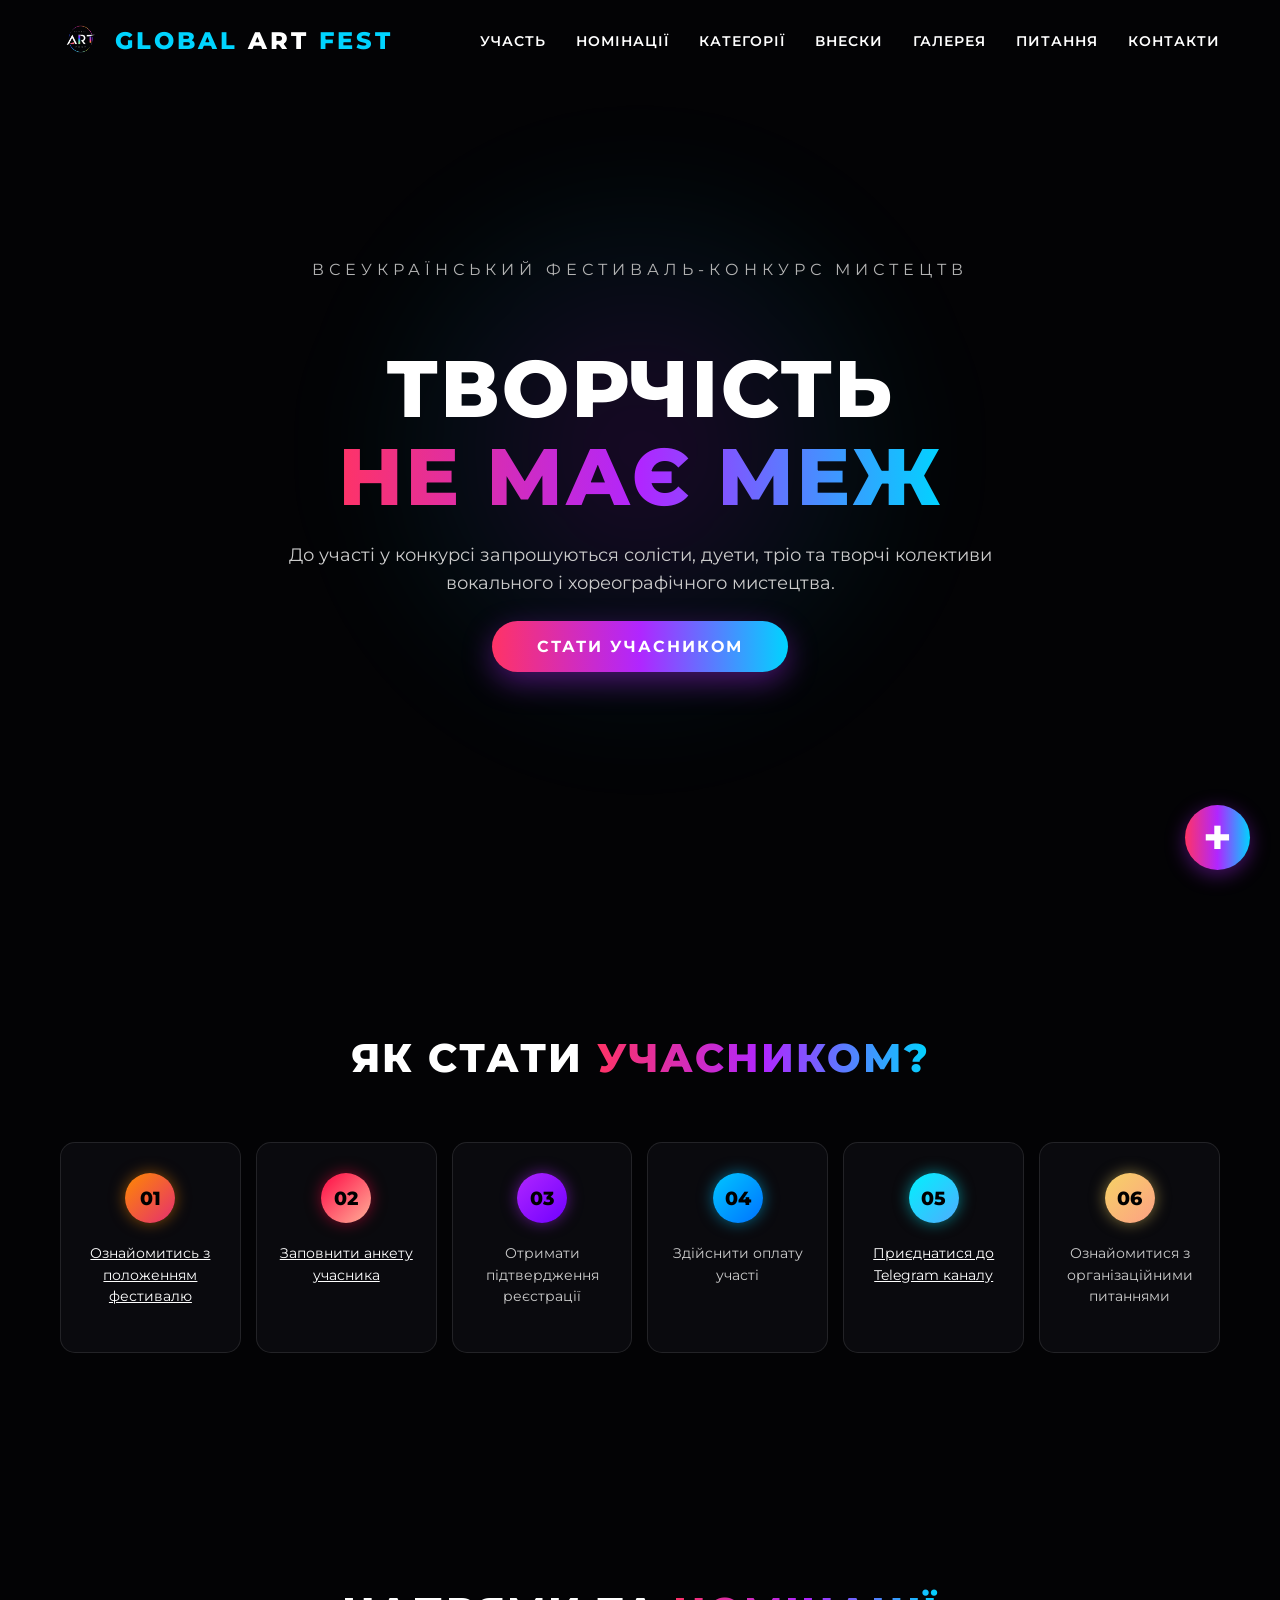
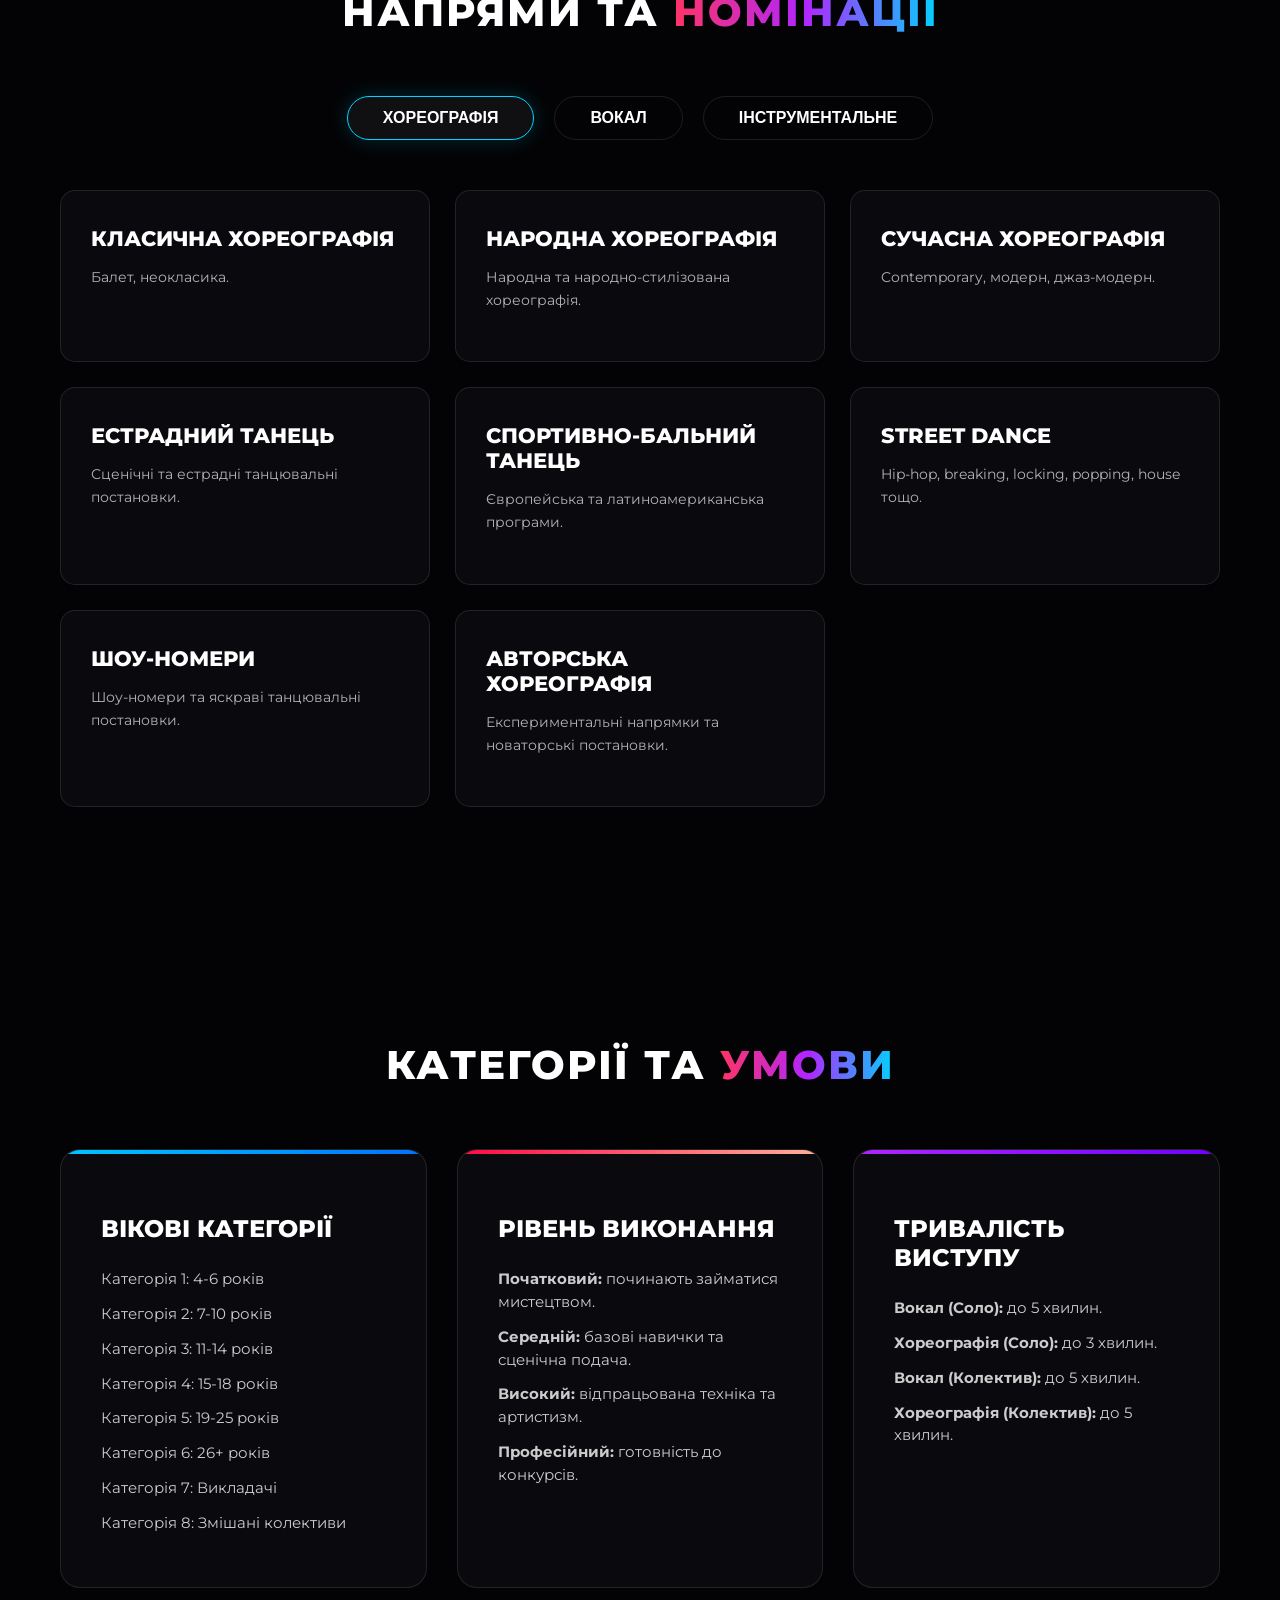
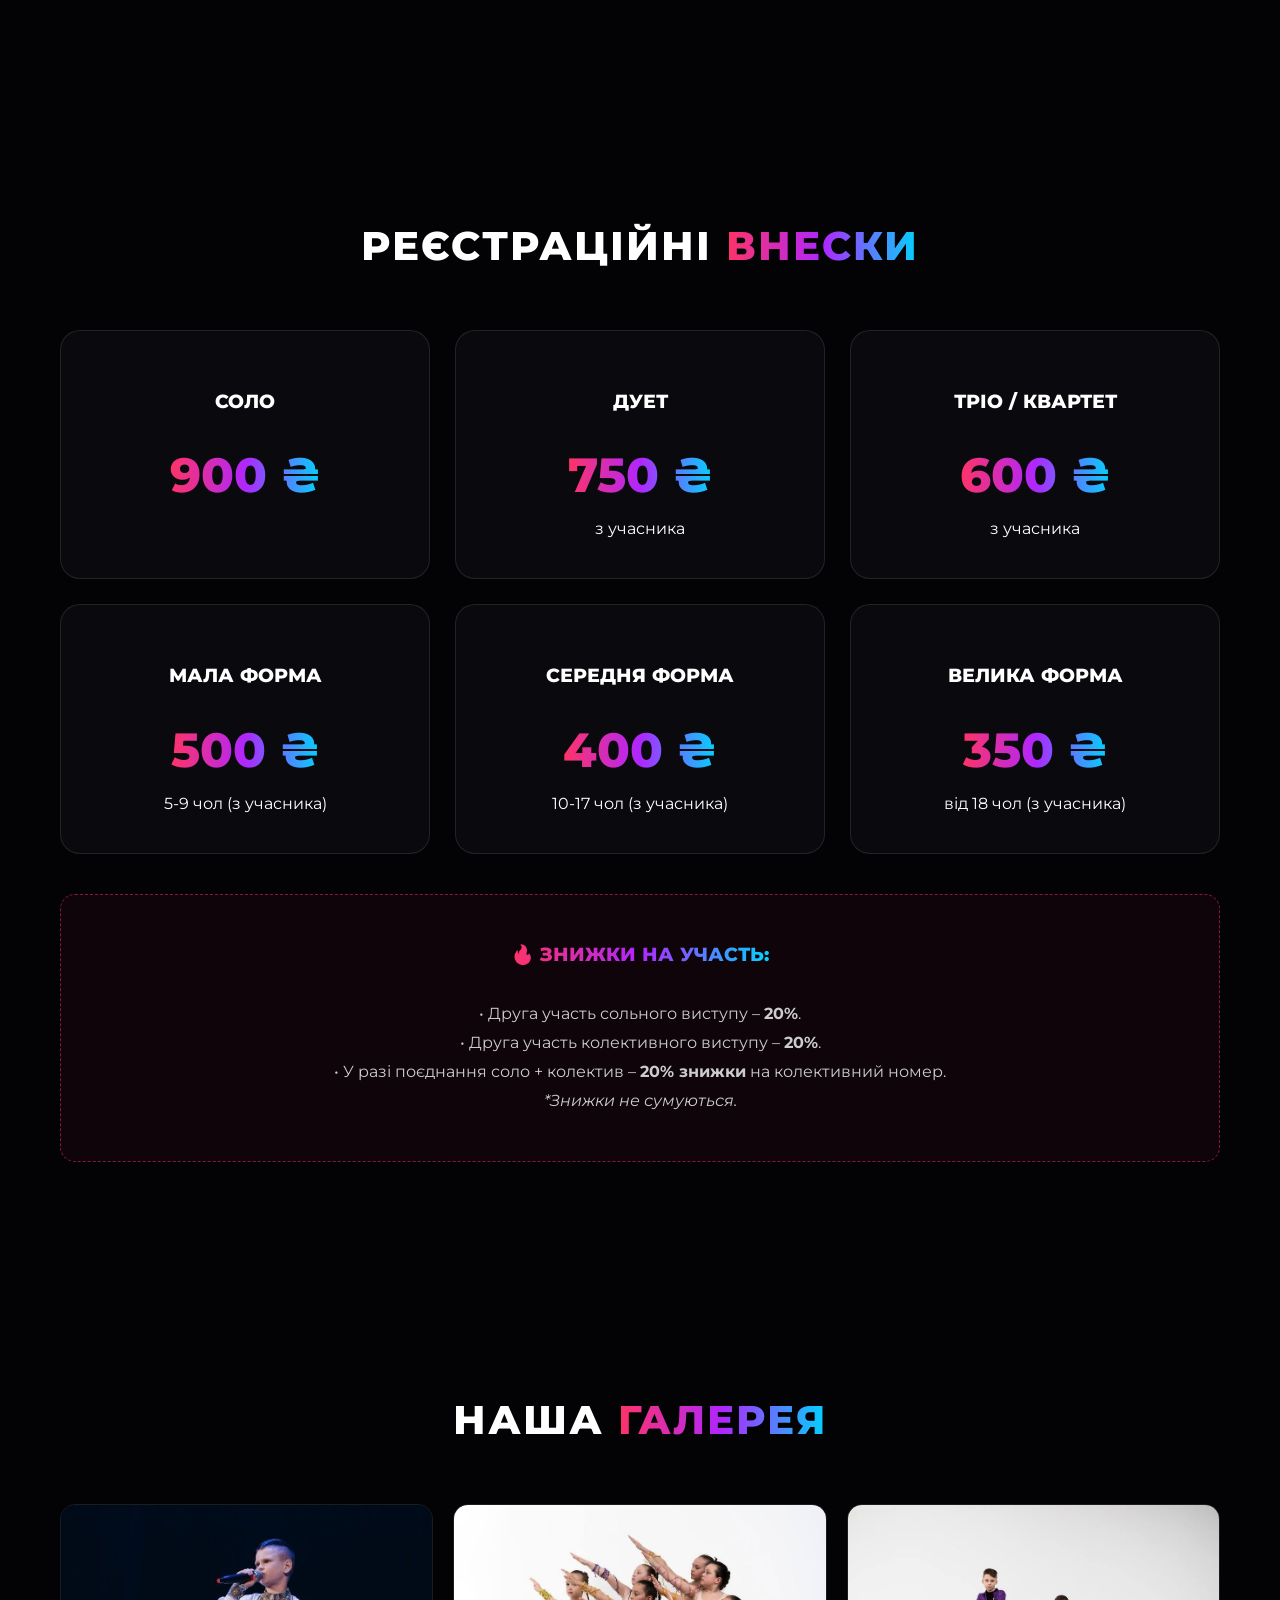
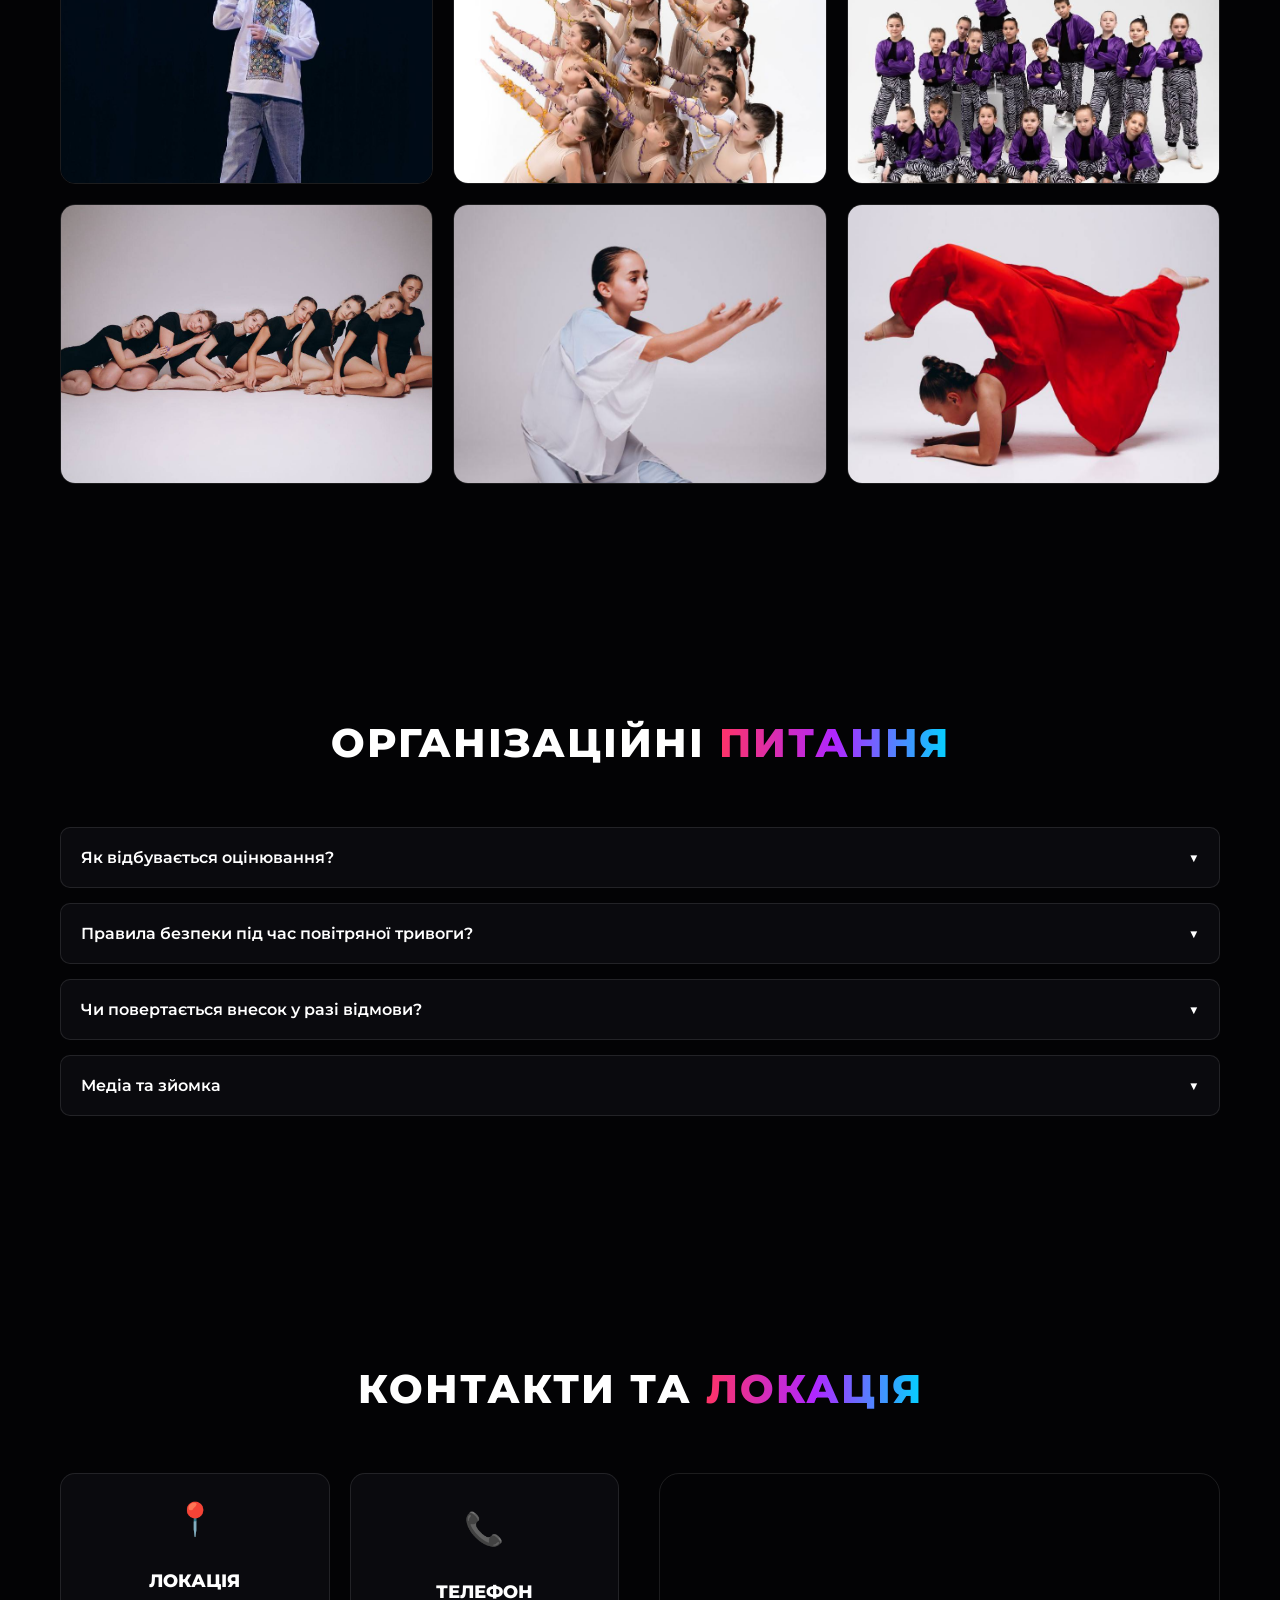
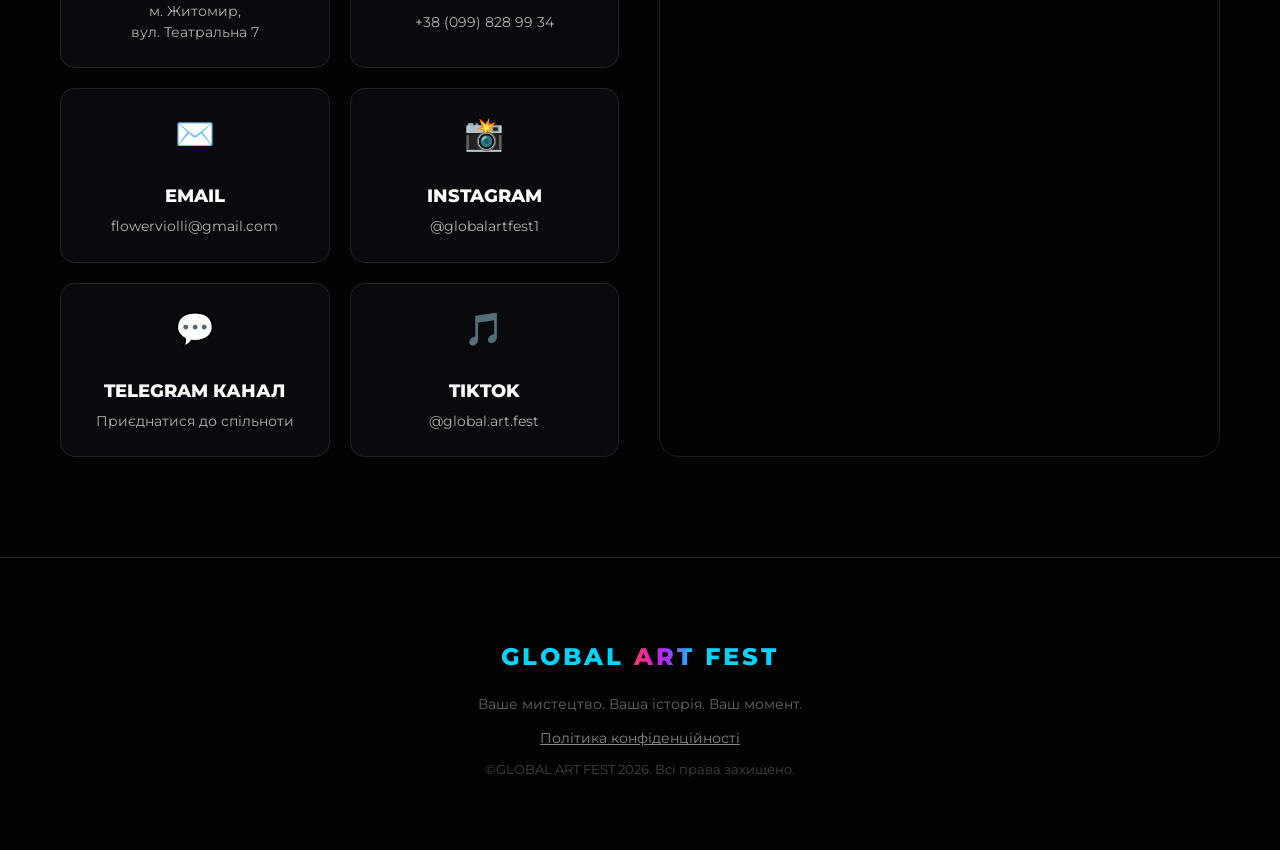
==== commit 0d586461: "Add instrumental tab and revise nominations" ====
--- a/index.html
+++ b/index.html
@@ -83,55 +83,103 @@
         <div class="tabs hidden-anim">
             <button class="tab-btn active" onclick="openTab('choreo')">Хореографія</button>
             <button class="tab-btn" onclick="openTab('vocal')">Вокал</button>
+            <button class="tab-btn" onclick="openTab('instrumental')">Інструментальне</button>
         </div>
 
         <div id="choreo" class="tab-content active">
             <div class="nomination-card border-glow hidden-anim delay-1">
+                <h3>Класична хореографія</h3>
+                <p>Балет, неокласика.</p>
+            </div>
+            <div class="nomination-card border-glow hidden-anim delay-2">
+                <h3>Народна хореографія</h3>
+                <p>Народна та народно-стилізована хореографія.</p>
+            </div>
+            <div class="nomination-card border-glow hidden-anim delay-3">
                 <h3>Сучасна хореографія</h3>
-                <p>Contemporary, модерн, jazz-modern, experimental dance. Передача емоцій та ідей через сучасну лексику.</p>
-            </div>
-            <div class="nomination-card border-glow hidden-anim delay-2">
-                <h3>Естрадна / Show dance</h3>
-                <p>Сценічні номери розважального характеру з акторською майстерністю та шоу-елементами.</p>
-            </div>
-            <div class="nomination-card border-glow hidden-anim delay-3">
-                <h3>Класична хореографія</h3>
-                <p>Балет, неокласика. Академічна школа танцю, витончена пластика та чистота виконання.</p>
+                <p>Contemporary, модерн, джаз-модерн.</p>
             </div>
             <div class="nomination-card border-glow hidden-anim delay-4">
-                <h3>Народна хореографія</h3>
-                <p>Народний та стилізований танець різних країн світу, збереження традицій та фольклору.</p>
+                <h3>Естрадний танець</h3>
+                <p>Сценічні та естрадні танцювальні постановки.</p>
             </div>
             <div class="nomination-card border-glow hidden-anim delay-5">
-                <h3>Бальна хореографія</h3>
-                <p>Європейська та латиноамериканська програми (вальс, танго, самба, джайв тощо).</p>
+                <h3>Спортивно-бальний танець</h3>
+                <p>Європейська та латиноамериканська програми.</p>
             </div>
             <div class="nomination-card border-glow hidden-anim delay-6">
-                <h3>Дитяча хореографія</h3>
-                <p>Танцювальні номери для наймолодших учасників (ігрова подача, емоційність).</p>
+                <h3>Street dance</h3>
+                <p>Hip-hop, breaking, locking, popping, house тощо.</p>
             </div>
             <div class="nomination-card border-glow hidden-anim delay-7">
-                <h3>Акробатична хореографія</h3>
-                <p>Постановки з використанням акробатичних елементів, трюків та гімнастичної техніки.</p>
+                <h3>Шоу-номери</h3>
+                <p>Шоу-номери та яскраві танцювальні постановки.</p>
             </div>
             <div class="nomination-card border-glow hidden-anim delay-8">
-                <h3>Імпровізація</h3>
-                <p>Виконання номера з елементами спонтанності та творчої свободи.</p>
+                <h3>Авторська хореографія</h3>
+                <p>Експериментальні напрямки та новаторські постановки.</p>
             </div>
         </div>
 
         <div id="vocal" class="tab-content">
             <div class="nomination-card border-glow hidden-anim delay-1">
+                <h3>Академічний вокал</h3>
+                <p>Класичне академічне виконання.</p>
+            </div>
+            <div class="nomination-card border-glow hidden-anim delay-2">
                 <h3>Естрадний вокал</h3>
-                <p>Сучасний популярний стиль: естрадні пісні, шоу-програми, мюзикл. Оцінюється виразність та харизма.</p>
-            </div>
-            <div class="nomination-card border-glow hidden-anim delay-2">
-                <h3>Академічний вокал</h3>
-                <p>Класичний спів, оперні та камерні твори. Оцінюється техніка дихання та контроль голосу.</p>
+                <p>Сучасне популярне виконання.</p>
             </div>
             <div class="nomination-card border-glow hidden-anim delay-3">
                 <h3>Народний вокал</h3>
-                <p>Виконання народних пісень з урахуванням традицій. Важлива автентичність та темброве забарвлення.</p>
+                <p>У тому числі автентичний та стилізований спів.</p>
+            </div>
+            <div class="nomination-card border-glow hidden-anim delay-4">
+                <h3>Джазовий вокал</h3>
+                <p>Виконання у стилі джаз та блюз.</p>
+            </div>
+            <div class="nomination-card border-glow hidden-anim delay-5">
+                <h3>Рок / Поп-рок вокал</h3>
+                <p>Експресивне виконання рок-композицій.</p>
+            </div>
+            <div class="nomination-card border-glow hidden-anim delay-6">
+                <h3>Сучасний комерційний</h3>
+                <p>Сучасний комерційний вокал (Commercial vocal).</p>
+            </div>
+            <div class="nomination-card border-glow hidden-anim delay-7">
+                <h3>Авторська пісня</h3>
+                <p>Виконання власних авторських творів.</p>
+            </div>
+            <div class="nomination-card border-glow hidden-anim delay-8">
+                <h3>Реп та Spoken word</h3>
+                <p>За наявності вокальної складової.</p>
+            </div>
+        </div>
+
+        <div id="instrumental" class="tab-content">
+            <div class="nomination-card border-glow hidden-anim delay-1">
+                <h3>Класичне виконання</h3>
+                <p>Академічна інструментальна музика.</p>
+            </div>
+            <div class="nomination-card border-glow hidden-anim delay-2">
+                <h3>Естрадне мистецтво</h3>
+                <p>Естрадне інструментальне виконання.</p>
+            </div>
+            <div class="nomination-card border-glow hidden-anim delay-3">
+                <h3>Джазове виконання</h3>
+                <p>Джазові композиції та імпровізації.</p>
+            </div>
+            <div class="nomination-card border-glow hidden-anim delay-4">
+                <h3>Народний жанр</h3>
+                <p>Народно-інструментальний жанр.</p>
+            </div>
+            <div class="nomination-card border-glow hidden-anim delay-5">
+                <h3>Сучасна музика</h3>
+                <p>Pop, rock, cover, fusion виконання.</p>
+            </div>
+            <div class="nomination-card border-glow hidden-anim delay-6">
+                <h3>Авторські твори</h3>
+                <p>Виконання власних інструментальних творів.</p>
             </div>
         </div>
     </section>
@@ -325,6 +373,9 @@
 
     <div class="floating-btn-container" id="floating-btn-container">
         <div class="floating-menu">
+            <a href="https://www.tiktok.com/@global.art.fest?_r=1&_t=ZS-95MOgvZJ08j" target="_blank" rel="noopener noreferrer" class="float-item glow-blue" title="TikTok">
+                🎵
+            </a>
             <a href="https://t.me/+inKXOKIUGAs4MWFi" target="_blank" rel="noopener noreferrer" class="float-item glow-green" title="Telegram Канал">
                 💬
             </a>
